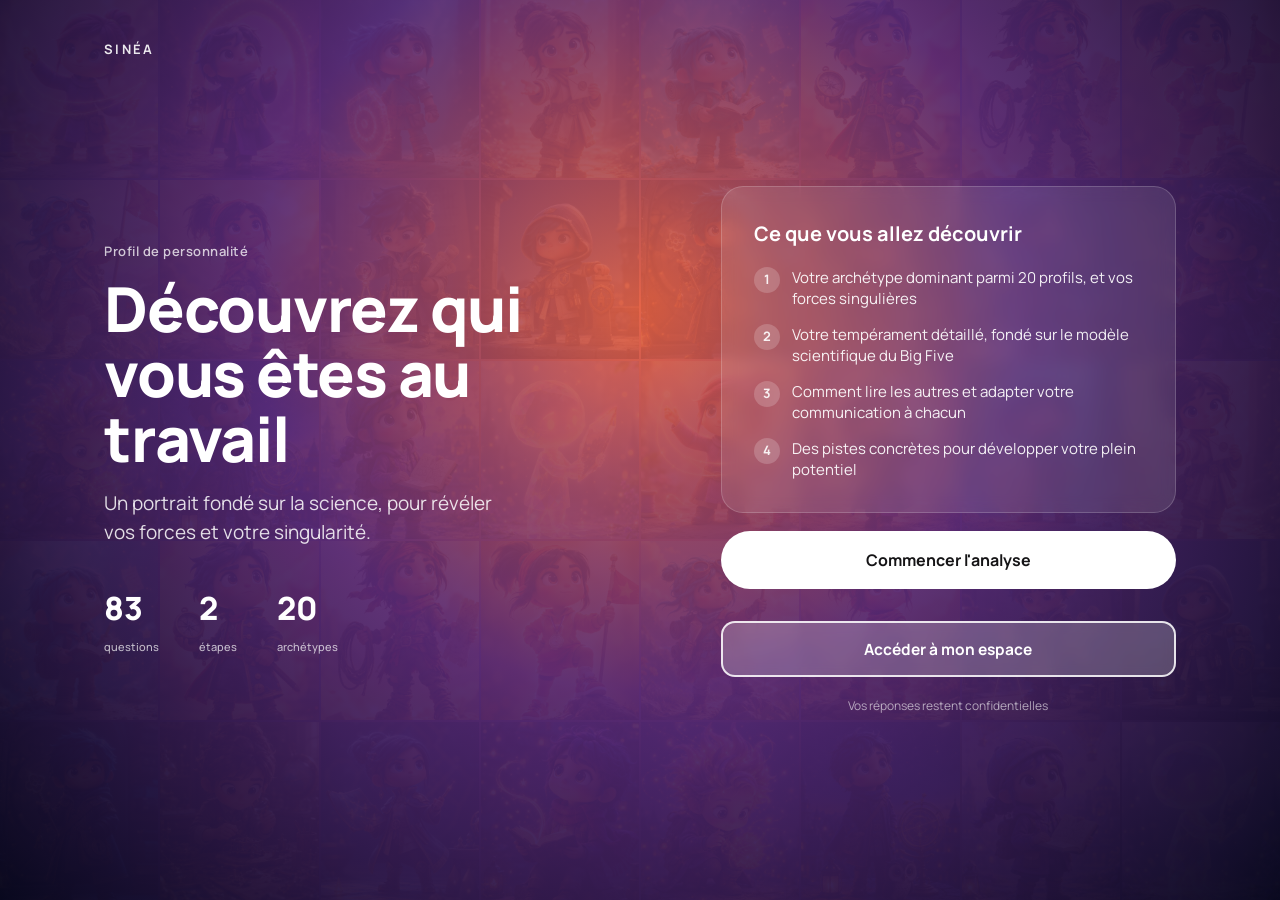
==== index.html @ 08e17871 "Add files via upload" ====
<!DOCTYPE html>
<html lang="fr">
<head>
<meta charset="UTF-8">
<meta name="viewport" content="width=device-width, initial-scale=1.0, maximum-scale=1.0, user-scalable=no">
<title>Sinéa Profile</title>
<link rel="preconnect" href="https://fonts.googleapis.com">
<link rel="preconnect" href="https://fonts.gstatic.com" crossorigin>
<link href="https://fonts.googleapis.com/css2?family=Manrope:wght@400;500;600;700;800&display=swap" rel="stylesheet">
<link rel="stylesheet" href="style.css">
</head>
<body>
<div class="app">

  <!-- ÉCRAN 1 : COVER -->
  <section class="screen active" id="screen-cover">
    <div class="cover"><div class="cover-mosaic" id="cover-mosaic"></div><div class="cover-inner">
      <div class="cover-logo">Sinéa</div>
      <div class="cover-mid">
        <div class="cover-kicker" id="cover-kicker">Profil de personnalité</div>
        <h1>Découvrez qui vous êtes au travail</h1>
        <p class="cover-sub" id="cover-sub">Un portrait fondé sur la science, pour révéler vos forces et votre singularité.</p>
        <div class="cover-meta">
          <div><span class="cm-num" id="cover-nq">45</span><span class="cm-lab">questions</span></div>
          <div><span class="cm-num" id="cover-nsec">3</span><span class="cm-lab">étapes</span></div>
          <div><span class="cm-num">20</span><span class="cm-lab">archétypes</span></div>
        </div>
      </div>
      <button class="btn-primary btn-light" onclick="App.goToIdentif()">Commencer</button>
      <button class="cover-login-link" onclick="App.goToConnexion()">Accéder à mon espace</button>
      <p class="cover-note">Vos réponses restent confidentielles</p>
      <div class="cover-side">
        <div class="cover-side-card">
          <h3>Ce que vous allez découvrir</h3>
          <ul class="cover-side-list">
            <li><span class="csl-num">1</span><span>Votre archétype dominant parmi 20 profils, et vos forces singulières</span></li>
            <li><span class="csl-num">2</span><span>Votre tempérament détaillé, fondé sur le modèle scientifique du Big Five</span></li>
            <li><span class="csl-num">3</span><span>Comment lire les autres et adapter votre communication à chacun</span></li>
            <li><span class="csl-num">4</span><span>Des pistes concrètes pour développer votre plein potentiel</span></li>
          </ul>
        </div>
        <button class="btn-primary btn-light" onclick="App.goToIdentif()">Commencer l'analyse</button>
        <button class="cover-login-link" onclick="App.goToConnexion()">Accéder à mon espace</button>
        <p class="cover-note">Vos réponses restent confidentielles</p>
      </div>
    </div></div>
  </section>

  <!-- ÉCRAN 2 : QUESTION -->
  <section class="screen" id="screen-identif">
    <div class="identif-wrap">
      <div class="identif-card">
        <div class="identif-kicker">Avant de commencer</div>
        <h2 class="identif-title">Faisons connaissance</h2>
        <p class="identif-sub">Vos réponses sont sauvegardées au fur et à mesure. Vous pourrez reprendre à tout moment.</p>
        <label class="identif-label">Prénom</label>
        <input class="identif-input" id="id-prenom" type="text" placeholder="Votre prénom" autocomplete="given-name" />
        <label class="identif-label">Nom</label>
        <input class="identif-input" id="id-nom" type="text" placeholder="Votre nom" autocomplete="family-name" />
        <label class="identif-label">Email</label>
        <input class="identif-input" id="id-email" type="email" placeholder="vous@entreprise.com" autocomplete="email" />
        <div class="identif-error" id="id-error"></div>
        <button class="btn-primary identif-btn" id="id-submit">Commencer l'analyse</button>
        <button class="identif-resume" id="id-resume">J'ai déjà commencé, reprendre</button>
      </div>
    </div>
  </section>

  <section class="screen" id="screen-magic">
    <div class="identif-wrap">
      <div class="identif-card">
        <div class="identif-kicker">Accès à l'analyse</div>
        <h2 class="identif-title">Entrez votre code d'accès</h2>
        <p class="identif-sub">Votre code vous a été communiqué par votre entreprise. Il vous donne accès à votre analyse personnalisée.</p>
        <label class="identif-label">Code d'accès</label>
        <input class="identif-input identif-code-input" id="magic-input" type="text" placeholder="Ex : CHIESI-MGR-2026" autocomplete="off" autocapitalize="characters" />
        <div class="identif-error" id="magic-error"></div>
        <button class="btn-primary identif-btn" id="magic-submit">Valider mon accès</button>
        <button class="btn-ghost identif-resume" id="magic-back">Revenir en arrière</button>
      </div>
    </div>
  </section>

  <button id="dev-autofill" style="display:none;position:fixed;bottom:16px;right:16px;z-index:9999;background:#1A1A1A;color:#fff;border:none;border-radius:30px;padding:12px 18px;font-family:sans-serif;font-size:13px;font-weight:700;cursor:pointer;box-shadow:0 4px 16px rgba(0,0,0,0.3);" onclick="App.autoFill()">⚡ Remplir auto (test)</button>

  <section class="screen" id="screen-connexion">
    <div class="identif-wrap">
      <div class="identif-card">
        <div class="identif-kicker">Connexion</div>
        <h2 class="identif-title">Accéder à mon espace</h2>
        <p class="identif-sub">Entrez votre email. Nous vous envoyons un code de connexion sécurisé.</p>
        <label class="identif-label">Email</label>
        <input class="identif-input" id="cx-email" type="email" placeholder="vous@entreprise.com" autocomplete="email" />
        <div class="identif-error" id="cx-error"></div>
        <button class="btn-primary identif-btn" id="cx-submit">Recevoir mon code</button>
        <button class="btn-ghost identif-resume" onclick="App.goToCover()">Retour</button>
      </div>
    </div>
  </section>

  <section class="screen" id="screen-code">
    <div class="identif-wrap">
      <div class="identif-card">
        <div class="identif-kicker">Connexion sécurisée</div>
        <h2 class="identif-title">Entrez votre code</h2>
        <p class="identif-sub">Nous avons envoyé un code à 6 chiffres à <span id="code-email-rappel" style="font-weight:600;"></span>. Vérifiez votre boîte mail.</p>
        <input class="identif-input code-input" id="code-saisie" type="text" inputmode="numeric" maxlength="6" placeholder="000000" autocomplete="one-time-code" />
        <div class="identif-error" id="code-error"></div>
        <button class="btn-primary identif-btn" id="code-submit">Me connecter</button>
        <button class="btn-ghost identif-resume" id="code-resend">Renvoyer un code</button>
      </div>
    </div>
  </section>

  <section class="screen" id="screen-espace">
    <div class="espace-wrap">
      <div class="espace-hero" id="espace-hero">
        <div class="espace-hero-txt">
          <div class="espace-hi">Votre espace personnel</div>
          <div class="espace-name" id="espace-name">Bonjour</div>
          <div class="espace-arch" id="espace-arch"></div>
          <div class="espace-accueil" id="espace-accueil"></div>
          <div class="esp-nav" role="tablist">
            <button type="button" class="esp-nav-b on" data-t="accueil" aria-pressed="true" onclick="App.espTab('accueil')">Accueil</button>
            <button type="button" class="esp-nav-b" data-t="dev" aria-pressed="false" onclick="App.espTab('dev')">Mon développement</button>
            <button type="button" class="esp-nav-b" data-t="miroir" aria-pressed="false" onclick="App.espTab('miroir')">Mon Feedback 360</button>
          </div>
          <div id="espace-accueil-resume"></div>
          <div id="espace-cockpit" class="esp-hide"></div>
          <div id="espace-checklist" class="esp-hide"></div>
          <div id="espace-nea" class="esp-hide"></div>
          <div id="espace-remesure" class="esp-hide"></div>
          <div id="espace-miroir" class="esp-hide"></div>
          <div id="espace-competences" class="esp-hide"></div>
          <div id="espace-seedup" class="esp-hide"></div>
        </div>
        <div class="espace-hero-perso" id="espace-hero-perso"></div>
      </div>
      <div class="espace-prog-globale" id="espace-prog-globale"></div>
      <div id="espace-resultats"></div>
      <div id="espace-cards"></div>
      <div class="espace-compat" id="espace-compat" style="display:none;">
        <div class="espace-section-titre">Vos compatibilités d'équipe</div>
        <div class="r-compat-grid" id="espace-compat-grid"></div>
      </div>
      <div class="espace-signature">
        <div class="espace-signature-logo">Sinéa</div>
        <div class="espace-signature-tag">Votre espace évolue avec vous. Revenez quand vous le souhaitez, avec votre email.</div>
      </div>
    </div>
  </section>

  <section class="screen" id="screen-question">
    <div class="q-screen">
      <aside class="q-aside">
        <div class="q-aside-halo"></div>
        <div class="q-aside-in">
          <div class="q-aside-logo">Sinéa</div>
          <div class="q-aside-chap" id="q-aside-chap">Votre personnalité</div>
          <div class="q-aside-step" id="q-aside-step">Étape 1 sur 3</div>
          <div class="q-aside-note">Répondez spontanément. Il n'y a pas de bonne ou de mauvaise réponse, seulement la vôtre.</div>
        </div>
      </aside>
      <div class="q-main">
        <div class="q-top">
          <div class="q-progress-row">
            <div class="q-pousse" id="q-pousse" data-stade="0">
              <svg class="pousse-svg" viewBox="0 0 60 80" xmlns="http://www.w3.org/2000/svg">
                <!-- pot / terre -->
                <path class="ps-pot" d="M14 70 L46 70 L43 79 L17 79 Z"/>
                <ellipse class="ps-terre" cx="30" cy="70" rx="16" ry="3.5"/>
                <!-- graine (visible au tout début) -->
                <ellipse class="ps-graine" cx="30" cy="67" rx="3.5" ry="4.5"/>
                <!-- tige principale -->
                <path class="ps-tige" d="M30 68 C30 60 30 50 30 40" pathLength="100"/>
                <!-- feuilles basses -->
                <path class="ps-feuille ps-f1" d="M30 56 C22 54 18 49 17 44 C24 44 29 49 30 56 Z"/>
                <path class="ps-feuille ps-f2" d="M30 56 C38 54 42 49 43 44 C36 44 31 49 30 56 Z"/>
                <!-- feuilles hautes -->
                <path class="ps-feuille ps-f3" d="M30 44 C23 42 19 37 18 32 C25 32 29 37 30 44 Z"/>
                <path class="ps-feuille ps-f4" d="M30 44 C37 42 41 37 42 32 C35 32 31 37 30 44 Z"/>
                <!-- fleur (dernière phase) -->
                <g class="ps-fleur">
                  <circle class="ps-petale" cx="30" cy="26" r="4"/>
                  <circle class="ps-petale" cx="26" cy="30" r="4"/>
                  <circle class="ps-petale" cx="34" cy="30" r="4"/>
                  <circle class="ps-petale" cx="27" cy="23" r="4"/>
                  <circle class="ps-petale" cx="33" cy="23" r="4"/>
                  <circle class="ps-coeur" cx="30" cy="27" r="3"/>
                </g>
              </svg>
            </div>
            <div class="q-progress-head">
              <span class="q-step" id="q-step">Question 1 / 45</span>
              <div class="q-bar"><div class="q-bar-fill" id="q-bar-fill"></div></div>
            </div>
          </div>
        </div>
        <div class="q-card-wrap">
          <div id="q-card"></div>
        </div>
        <div class="q-nav">
          <button class="btn-ghost" id="btn-prev" onclick="App.prev()">Retour</button>
          <button class="btn-primary" id="btn-next" onclick="App.next()" disabled>Continuer</button>
        </div>
      </div>
    </div>
  </section>

  <!-- ÉCRAN 3 : LOADER -->
  <section class="screen" id="screen-loader">
    <div class="loader"><div class="loader-content">
      <div class="loader-ring"></div>
      <h2>Nous composons votre portrait</h2>
      <p>Analyse de vos 45 réponses...</p>
    </div></div>
  </section>

  <!-- ÉCRAN 4 : RÉSULTAT -->
  <section class="screen" id="screen-reveal">
    <div class="reveal-wrap">
      <div class="reveal-pattern"></div>
      <canvas class="reveal-particles" id="reveal-particles"></canvas>
      <div class="reveal-content">
        <div class="reveal-intro" id="reveal-intro">Votre portrait se révèle</div>
        <div class="reveal-perso" id="reveal-perso"><div class="reveal-halo"></div><img id="reveal-img" src="" alt="" /></div>
        <div class="reveal-nom" id="reveal-nom"></div>
        <div class="reveal-epithete" id="reveal-epithete"></div>
        <div class="reveal-famille" id="reveal-famille"></div>
        <div class="reveal-embleme" id="reveal-embleme"></div>
        <button class="reveal-cta" id="reveal-cta">Découvrir mon portrait complet</button>
      </div>
    </div>
  </section>

  <section class="screen" id="screen-nea">
    <div class="reveal-wrap">
      <div class="reveal-pattern"></div>
      <div class="reveal-content nea-content">
        <div class="nea-video">
          <img class="nea-vid" src="Nea_detoure_full.png.webp" alt="Néa, votre coach" />
        </div>
        <div class="nea-label">Néa · votre coach</div>
        <p class="nea-msg" id="nea-msg"></p>
        <button class="reveal-cta" id="nea-cta">Découvrir mon portrait →</button>
      </div>
    </div>
  </section>

  <section class="screen" id="screen-result">
    <div class="r-screen" id="phone-scroll">
      <button class="r-topbar-espace" onclick="App.goToEspace()">☰ Mon espace</button>
      <div class="r-hero" id="r-hero"><div class="r-hero-in">
        <div class="r-kicker" id="r-kicker">Votre archétype</div>
        <div class="r-archetype" id="r-archetype"></div>
        <div class="r-epithete" id="r-epithete"></div>
        <div class="r-verb" id="r-verb"></div>
      </div></div>
      <div class="r-signature" id="r-signature"></div>
      <div class="r-portrait"><img id="r-portrait-img" src="" alt=""></div>
      <div class="r-body" id="r-body"></div>
    </div>
  </section>

</div>

<script src="sinea_data.js"></script>
<script src="engine.js"></script>
<script src="visuels.js"></script>
<script src="result.js"></script>
<script src="affinage.js"></script>
<script src="competences.js"></script>
<script src="controller.js"></script>
<script>console.log("%cSinea Profile v64 servie en ligne","color:#5E59C7;font-weight:700;font-size:14px;");</script>
</body>
</html>
---- style.css ----
:root{
  --c-white:#FFFFFF; --c-beige:#F5F4F0; --c-medium-grey:#C9C9C9; --c-grey:#747474;
  --c-dark-grey:#2D2D2D; --c-black:#151416; --c-dark:#1A1A1A;
  --c-red:#F98272; --c-orange:#F9A876; --c-pink:#E290EC; --c-pink-light:#F4BEFA;
  --c-purple:#8884F0; --c-purple-text:#5E59C7; --c-blue-purple:#5474F5; --c-blue:#3EADFF; --c-light-blue:#DCEEFF;
  --g-primary:linear-gradient(90deg,#F98272 0%,#F9A876 35%,#E290EC 70%,#5474F5 100%);
  --g-orangepink:linear-gradient(135deg,#F98272 0%,#E290EC 100%);
  --g-pinkpurple:linear-gradient(135deg,#E290EC 0%,#8884F0 100%);
  --g-purpleblue:linear-gradient(135deg,#5474F5 0%,#3EADFF 100%);
  --g-halo:radial-gradient(circle at 50% 38%,#FF7D64 0%,#6E3D82 50%,#0F1232 100%);
  --g-seedup:radial-gradient(circle at 30% 30%,#FF7AD9 0%,#FFA76E 35%,#FFE9C7 60%,#5474F5 100%);
  --font:"Manrope",system-ui,-apple-system,"Segoe UI",sans-serif;
  --shadow-card:0 2px 16px rgba(21,20,22,0.06);
  --shadow-lift:0 8px 30px rgba(21,20,22,0.12);
}
*{margin:0;padding:0;box-sizing:border-box;-webkit-tap-highlight-color:transparent;}
html,body{height:100%;}
body{font-family:var(--font);background:var(--c-beige);color:var(--c-black);font-size:17px;line-height:1.5;overflow-x:hidden;}

/* ===== Conteneur app (mobile-first, centré sur desktop) ===== */
.app{max-width:480px;margin:0 auto;min-height:100vh;position:relative;background:var(--c-beige);box-shadow:0 0 60px rgba(0,0,0,0.06);}

/* ===== Écrans ===== */
.screen{display:none;min-height:100vh;flex-direction:column;}
.screen.active{display:flex;animation:screenIn 0.5s cubic-bezier(0.22,1,0.36,1);}
@keyframes screenIn{from{opacity:0;transform:translateY(8px);}to{opacity:1;transform:translateY(0);}}
@keyframes fadeIn{from{opacity:0;}to{opacity:1;}}

/* ===== Boutons ===== */
.btn-primary{background:var(--c-black);color:var(--c-white);border:none;border-radius:100px;padding:18px 28px;font-family:var(--font);font-size:16px;font-weight:700;cursor:pointer;transition:transform 0.18s ease,opacity 0.2s;width:100%;}
.btn-primary:active{transform:scale(0.97);}
.btn-primary:disabled{opacity:0.35;cursor:default;}
.btn-light{background:var(--c-white);color:var(--c-black);}
.btn-ghost{background:transparent;border:none;color:var(--c-grey);font-family:var(--font);font-size:15px;font-weight:600;cursor:pointer;padding:14px;}

/* ============================================================
   ÉCRAN COVER (halo signature)
   ============================================================ */
.cover{height:100vh;background:var(--g-halo);color:var(--c-white);position:relative;overflow:hidden;}
.cover::before{content:"";position:absolute;inset:0;background-image:url("pattern.webp");background-size:320px;opacity:0.2;}
.cover-inner{position:relative;z-index:2;height:100%;display:flex;flex-direction:column;padding:58px 32px 42px;}
.cover-logo{font-size:13px;font-weight:700;letter-spacing:0.18em;text-transform:uppercase;opacity:0.9;}
.cover-mid{flex:1;display:flex;flex-direction:column;justify-content:center;}
.cover-kicker{font-size:13px;font-weight:600;letter-spacing:0.04em;opacity:0.75;margin-bottom:14px;}
.cover h1{font-size:clamp(34px,9vw,46px);font-weight:800;line-height:1.05;letter-spacing:-0.02em;margin-bottom:18px;}
.cover-sub{font-size:16px;font-weight:400;line-height:1.5;opacity:0.85;max-width:300px;}
.cover-meta{display:flex;gap:22px;margin-top:30px;}
.cm-num{font-size:25px;font-weight:800;display:block;}
.cm-lab{font-size:11px;opacity:0.7;font-weight:500;}
.cover-note{text-align:center;font-size:12px;opacity:0.6;margin-top:14px;}
.cover-side{display:none;}

/* ============================================================
   ÉCRAN INTRO (avant un bloc de questions)
   ============================================================ */
.intro{flex:1;display:flex;flex-direction:column;justify-content:center;padding:40px 32px;text-align:center;}
.intro h2{font-size:28px;font-weight:800;letter-spacing:-0.02em;margin-bottom:14px;}
.intro p{font-size:16px;color:var(--c-grey);line-height:1.55;max-width:320px;margin:0 auto 30px;}

/* ============================================================
   ÉCRAN QUESTION (mobile-first)
   ============================================================ */
.q-screen{flex:1;display:flex;flex-direction:column;background:var(--c-beige);}
.q-aside{display:none;}
.q-top{padding:24px 28px 0;}
.q-progress-head{display:flex;justify-content:space-between;align-items:center;margin-bottom:14px;}
.q-step{font-family:var(--font);font-size:12px;font-weight:600;color:var(--c-grey);text-transform:uppercase;letter-spacing:0.05em;}
.q-bar{height:6px;background:#E4E2DC;border-radius:3px;overflow:hidden;}
.q-bar-fill{height:100%;width:5%;background:var(--g-primary);border-radius:3px;transition:width 0.4s ease;}

/* ---- La graine qui pousse au fil du parcours (SVG, 6 phases) ---- */
.q-progress-row{display:flex;align-items:flex-end;gap:14px;}
.q-progress-row .q-progress-head{flex:1;}
.q-pousse{position:relative;width:50px;height:66px;flex-shrink:0;}
.pousse-svg{width:100%;height:100%;overflow:visible;}
.ps-pot{fill:#C9986B;}
.ps-terre{fill:#7A5A3C;}
.ps-graine{fill:#8B6F47;transition:opacity 0.5s, transform 0.5s;transform-origin:center;}
/* tige : se "dessine" progressivement via stroke-dasharray */
.ps-tige{fill:none;stroke:#5BA35B;stroke-width:3;stroke-linecap:round;stroke-dasharray:100;stroke-dashoffset:100;transition:stroke-dashoffset 0.8s cubic-bezier(0.34,1,0.64,1);}
.ps-feuille{fill:#6FBE6F;opacity:0;transform:scale(0.3);transform-origin:30px 50px;transition:opacity 0.5s, transform 0.55s cubic-bezier(0.34,1.4,0.64,1);}
.ps-f3,.ps-f4{transform-origin:30px 40px;}
.ps-fleur{opacity:0;transform:scale(0);transform-origin:30px 27px;transition:opacity 0.5s, transform 0.6s cubic-bezier(0.34,1.56,0.64,1);}
.ps-petale{fill:#F9A8C8;}
.ps-coeur{fill:#F9C846;}

/* PALIERS (0 à 14) : la tige se dessine progressivement, les feuilles puis la fleur
   éclosent à des paliers réguliers, pour une croissance très animée. */
.q-pousse[data-stade="0"] .ps-graine{opacity:1;}
.q-pousse[data-stade="0"] .ps-tige{stroke-dashoffset:100;}
.q-pousse[data-stade="1"] .ps-graine{opacity:0.6;transform:translateY(1px) scale(0.85);}
.q-pousse[data-stade="1"] .ps-tige{stroke-dashoffset:90;}
.q-pousse[data-stade="2"] .ps-graine{opacity:0.2;}
.q-pousse[data-stade="2"] .ps-tige{stroke-dashoffset:80;}
.q-pousse[data-stade="3"] .ps-tige{stroke-dashoffset:70;}
.q-pousse[data-stade="4"] .ps-tige{stroke-dashoffset:62;}
.q-pousse[data-stade="4"] .ps-f1{opacity:1;transform:scale(1);}
.q-pousse[data-stade="5"] .ps-tige{stroke-dashoffset:54;}
.q-pousse[data-stade="5"] .ps-f1,.q-pousse[data-stade="5"] .ps-f2{opacity:1;transform:scale(1);}
.q-pousse[data-stade="6"] .ps-tige{stroke-dashoffset:47;}
.q-pousse[data-stade="6"] .ps-f1,.q-pousse[data-stade="6"] .ps-f2{opacity:1;transform:scale(1);}
.q-pousse[data-stade="7"] .ps-tige{stroke-dashoffset:40;}
.q-pousse[data-stade="7"] .ps-f1,.q-pousse[data-stade="7"] .ps-f2{opacity:1;transform:scale(1);}
.q-pousse[data-stade="8"] .ps-tige{stroke-dashoffset:33;}
.q-pousse[data-stade="8"] .ps-f1,.q-pousse[data-stade="8"] .ps-f2,.q-pousse[data-stade="8"] .ps-f3{opacity:1;transform:scale(1);}
.q-pousse[data-stade="9"] .ps-tige{stroke-dashoffset:27;}
.q-pousse[data-stade="9"] .ps-f1,.q-pousse[data-stade="9"] .ps-f2,.q-pousse[data-stade="9"] .ps-f3,.q-pousse[data-stade="9"] .ps-f4{opacity:1;transform:scale(1);}
.q-pousse[data-stade="10"] .ps-tige{stroke-dashoffset:21;}
.q-pousse[data-stade="10"] .ps-f1,.q-pousse[data-stade="10"] .ps-f2,.q-pousse[data-stade="10"] .ps-f3,.q-pousse[data-stade="10"] .ps-f4{opacity:1;transform:scale(1);}
.q-pousse[data-stade="11"] .ps-tige{stroke-dashoffset:16;}
.q-pousse[data-stade="11"] .ps-f1,.q-pousse[data-stade="11"] .ps-f2,.q-pousse[data-stade="11"] .ps-f3,.q-pousse[data-stade="11"] .ps-f4{opacity:1;transform:scale(1);}
.q-pousse[data-stade="12"] .ps-tige{stroke-dashoffset:11;}
.q-pousse[data-stade="12"] .ps-f1,.q-pousse[data-stade="12"] .ps-f2,.q-pousse[data-stade="12"] .ps-f3,.q-pousse[data-stade="12"] .ps-f4{opacity:1;transform:scale(1);}
.q-pousse[data-stade="12"] .ps-fleur{opacity:0.5;transform:scale(0.5);}
.q-pousse[data-stade="13"] .ps-tige{stroke-dashoffset:6;}
.q-pousse[data-stade="13"] .ps-f1,.q-pousse[data-stade="13"] .ps-f2,.q-pousse[data-stade="13"] .ps-f3,.q-pousse[data-stade="13"] .ps-f4{opacity:1;transform:scale(1);}
.q-pousse[data-stade="13"] .ps-fleur{opacity:0.8;transform:scale(0.8);}
.q-pousse[data-stade="14"] .ps-tige{stroke-dashoffset:2;}
.q-pousse[data-stade="14"] .ps-f1,.q-pousse[data-stade="14"] .ps-f2,.q-pousse[data-stade="14"] .ps-f3,.q-pousse[data-stade="14"] .ps-f4{opacity:1;transform:scale(1);}
.q-pousse[data-stade="14"] .ps-fleur{opacity:1;transform:scale(1);}
.q-pousse[data-stade] .ps-graine{opacity:0;}
.q-pousse[data-stade="0"] .ps-graine,.q-pousse[data-stade="1"] .ps-graine{opacity:1;}
.q-card-wrap{flex:1;display:flex;flex-direction:column;padding:32px 28px 16px;}
#q-card{flex:1;display:flex;flex-direction:column;transition:opacity 0.32s ease,transform 0.32s ease;}
.q-tag{font-family:var(--font);font-size:12px;font-weight:700;letter-spacing:0.05em;text-transform:uppercase;color:var(--c-purple-text);margin-bottom:16px;}
.q-text{font-size:clamp(21px,5.5vw,25px);font-weight:700;line-height:1.26;letter-spacing:-0.01em;color:var(--c-black);margin-bottom:26px;}
.q-options{display:flex;flex-direction:column;gap:11px;}
.q-opt{background:var(--c-white);border:1.5px solid #E6E3DC;border-radius:18px;padding:17px 19px;font-family:var(--font);font-size:15.5px;font-weight:500;color:var(--c-dark-grey);text-align:left;cursor:pointer;transition:transform 0.22s cubic-bezier(0.34,1.56,0.64,1),border-color 0.2s ease,background 0.25s ease,box-shadow 0.25s ease;line-height:1.4;display:flex;align-items:center;gap:14px;-webkit-tap-highlight-color:transparent;will-change:transform;}
.q-opt:hover{border-color:#CFC9F0;transform:translateY(-1px);}
.q-opt:active{transform:scale(0.975);transition:transform 0.08s ease;}
.q-opt.sel{border-color:var(--c-purple);background:linear-gradient(135deg,rgba(136,132,240,0.10),rgba(226,144,236,0.06));box-shadow:0 6px 22px rgba(136,132,240,0.18);transform:translateY(-1px);}
.q-dot{width:23px;height:23px;border-radius:50%;border:2px solid #D8D5CE;flex-shrink:0;transition:border-color 0.2s ease,background 0.2s ease;position:relative;}
.q-opt.sel .q-dot{border-color:var(--c-purple);background:var(--c-purple);box-shadow:inset 0 0 0 4px var(--c-white);animation:dotPop 0.34s cubic-bezier(0.34,1.56,0.64,1);}
@keyframes dotPop{0%{transform:scale(0.4);opacity:0.5;}60%{transform:scale(1.12);}100%{transform:scale(1);opacity:1;}}

/* Curseur tactile */
.curseur-wrap{margin-top:10px;}
.curseur-poles{display:flex;justify-content:space-between;gap:16px;margin-bottom:24px;}
.cp{flex:1;font-size:15px;font-weight:600;color:var(--c-dark-grey);line-height:1.35;padding:16px;background:var(--c-white);border:1.5px solid #E6E3DC;border-radius:16px;}
.cp-right{text-align:right;}
.curseur-input{-webkit-appearance:none;appearance:none;width:100%;height:44px;background:transparent;cursor:pointer;margin:0;position:relative;z-index:3;}
.curseur-input::-webkit-slider-runnable-track{height:44px;background:transparent;border:none;}
.curseur-input::-webkit-slider-thumb{-webkit-appearance:none;width:38px;height:38px;margin-top:3px;border-radius:50%;background:var(--c-white);border:3px solid var(--c-purple);box-shadow:0 4px 14px rgba(136,132,240,0.35);cursor:grab;}
.curseur-input::-moz-range-track{height:44px;background:transparent;border:none;}
.curseur-input::-moz-range-thumb{width:38px;height:38px;border-radius:50%;background:var(--c-white);border:3px solid var(--c-purple);box-shadow:0 4px 14px rgba(136,132,240,0.35);cursor:grab;box-sizing:border-box;}
.curseur-track-deco{height:8px;background:#E4E2DC;border-radius:4px;margin-top:-26px;position:relative;z-index:1;overflow:hidden;}
.curseur-fill{height:100%;background:var(--g-pinkpurple);border-radius:4px;}
.curseur-hint{text-align:center;font-size:14px;font-weight:600;color:var(--c-purple-text);margin-top:18px;}

/* Répartition */
.repart-counter{font-size:14px;color:var(--c-grey);margin-bottom:18px;text-align:center;}
.repart-counter b{color:var(--c-purple);font-size:18px;font-weight:800;}
.repart-list{display:flex;flex-direction:column;gap:12px;}
.repart-row{display:flex;align-items:center;gap:14px;background:var(--c-white);border:1.5px solid #E6E3DC;border-radius:16px;padding:14px 16px;}
.repart-label{flex:1;font-size:15px;font-weight:500;line-height:1.35;}
.repart-ctrl{display:flex;align-items:center;gap:10px;flex-shrink:0;}
.repart-btn{width:36px;height:36px;border-radius:50%;border:1.5px solid #D8D5CE;background:var(--c-beige);font-size:20px;font-weight:700;color:var(--c-dark-grey);cursor:pointer;display:flex;align-items:center;justify-content:center;transition:transform 0.15s;}
.repart-btn:active{transform:scale(0.9);}
.repart-val{width:28px;text-align:center;font-size:18px;font-weight:800;color:var(--c-purple);}

/* Nav bas */
.q-nav{padding:14px 28px calc(20px + env(safe-area-inset-bottom));display:flex;gap:12px;align-items:center;background:linear-gradient(to top,var(--c-beige) 70%,transparent);position:sticky;bottom:0;}
.q-nav .btn-primary{flex:1;}
#btn-prev{flex-shrink:0;width:auto;background:#fff;border:1.5px solid var(--c-border, #E5E3DD);color:var(--c-purple-text, #5E59C7);border-radius:100px;padding:12px 22px;font-weight:700;font-size:14.5px;box-shadow:0 2px 10px rgba(0,0,0,0.06);transition:background 0.2s, border-color 0.2s;}
#btn-prev:hover{background:var(--c-beige, #F5F4F0);border-color:var(--c-purple, #8884F0);}

/* ============================================================
   ÉCRAN LOADER
   ============================================================ */
.loader{flex:1;display:flex;flex-direction:column;align-items:center;justify-content:center;padding:40px;text-align:center;background:var(--g-halo);color:var(--c-white);position:relative;overflow:hidden;}
.loader::before{content:"";position:absolute;inset:0;background-image:url("pattern.webp");background-size:320px;opacity:0.18;}
.loader-content{position:relative;z-index:2;}
.loader-ring{width:64px;height:64px;border:3px solid rgba(255,255,255,0.25);border-top-color:#fff;border-radius:50%;animation:spin 0.9s linear infinite;margin:0 auto 28px;}
@keyframes spin{to{transform:rotate(360deg);}}
.loader h2{font-size:24px;font-weight:800;margin-bottom:10px;}
.loader p{font-size:15px;opacity:0.8;}

/* ============================================================
   ÉCRAN RÉSULTAT (restitution)
   ============================================================ */
.r-screen{background:var(--c-beige);}
.r-topbar-espace{position:absolute;top:16px;left:16px;z-index:30;background:rgba(255,255,255,0.18);color:#fff;border:1px solid rgba(255,255,255,0.4);border-radius:99px;padding:9px 15px;font-family:var(--font);font-size:12px;font-weight:800;letter-spacing:0.03em;cursor:pointer;backdrop-filter:blur(6px);transition:background 0.15s;}
.r-topbar-espace:hover{background:rgba(255,255,255,0.28);}

/* Barre de sélection : récap en temps réel de ce qui nourrit le plan d'action */
.r-selbar{position:fixed;left:0;right:0;bottom:0;z-index:80;transform:translateY(110%);transition:transform 0.4s cubic-bezier(0.22,1,0.36,1);pointer-events:none;}
.r-selbar.on{transform:translateY(0);pointer-events:auto;}
.r-selbar-in{max-width:680px;margin:0 auto;background:#fff;border-radius:18px 18px 0 0;box-shadow:0 -8px 30px rgba(94,89,199,0.18);padding:14px 20px calc(16px + env(safe-area-inset-bottom));display:block;border-top:3px solid var(--c-purple, #8884F0);}
.r-selbar-row{display:flex;align-items:center;justify-content:space-between;gap:14px;}
.r-selbar-hint{font-size:12px;color:var(--c-grey, #888);text-align:center;line-height:1.35;margin-bottom:11px;}
.r-selbar-ok{font-size:15px;font-weight:800;color:#3EAD8B;}
.r-selbar-txt{display:flex;flex-direction:column;line-height:1.2;}
.r-selbar-count{font-size:16px;font-weight:800;color:var(--c-purple-text, #5E59C7);}
.r-selbar-lab{font-size:12.5px;color:var(--c-grey, #888);}
.r-selbar-btn{flex-shrink:0;background:var(--c-purple, #8884F0);color:#fff;border:none;border-radius:13px;padding:13px 20px;font-family:var(--font);font-size:14px;font-weight:700;cursor:pointer;transition:background 0.2s;}
.r-selbar-btn:hover{background:#7571E8;}
@media (max-width:520px){
  .r-selbar-in{border-radius:16px 16px 0 0;}
  .r-selbar-row{flex-direction:column;align-items:stretch;gap:10px;text-align:center;}
  .r-selbar-btn{width:100%;}
}
.r-chat-nea{width:72px;height:72px;margin:0 auto 14px;border-radius:50%;overflow:hidden;position:relative;box-shadow:0 0 36px -8px var(--c-orange, #F9A876);}
.r-chat-nea-vid{width:100%;height:100%;object-fit:cover;display:block;}
.r-hero{background:var(--g-halo);color:var(--c-white);padding:54px 28px 132px;position:relative;overflow:hidden;text-align:center;}

/* ---- La signature de l'apprenant (tête de restitution, pièce "waouh") ---- */
.r-signature{margin:-92px 20px 0;position:relative;z-index:5;}
.r-sign-card{background:#fff;border-radius:22px;padding:30px 26px 22px;box-shadow:0 18px 50px -18px rgba(94,89,199,0.45);animation:signIn 0.8s cubic-bezier(0.22,1,0.36,1) both;}
@keyframes signIn{from{opacity:0;transform:translateY(24px);}to{opacity:1;transform:translateY(0);}}
.r-sign-essence{font-size:clamp(20px,4.2vw,26px);font-weight:800;line-height:1.34;letter-spacing:-0.01em;color:var(--c-dark, #2D2D2D);text-align:center;background:linear-gradient(100deg, var(--c-purple-text, #5E59C7), #B07DD6 60%, var(--c-orange, #F9A876));-webkit-background-clip:text;background-clip:text;-webkit-text-fill-color:transparent;}
.r-sign-grid{display:grid;gap:18px;margin-top:24px;}
@media (min-width:620px){.r-sign-grid{grid-template-columns:1fr 1fr 1fr;}}
.r-sign-item{border-top:2px solid #F0EEE8;padding-top:13px;}
.r-sign-lab{font-size:11px;font-weight:800;letter-spacing:0.07em;text-transform:uppercase;color:var(--c-purple-text, #5E59C7);margin-bottom:7px;}
.r-sign-item p{margin:0;font-size:14.5px;line-height:1.55;color:#3C3C46;}
.r-sign-foot{margin-top:22px;padding-top:14px;border-top:1px solid #F0EEE8;font-size:11.5px;color:var(--c-grey, #8A8A8A);text-align:center;letter-spacing:0.02em;}
/* état d'attente pendant la génération IA */
.r-sign-loading{text-align:center;}
.r-sign-nea{width:72px;height:72px;margin:0 auto 16px;border-radius:50%;overflow:hidden;box-shadow:0 0 36px -8px var(--c-orange, #F9A876);}
.r-sign-nea-vid{width:100%;height:100%;object-fit:cover;display:block;}
.r-sign-wait{display:flex;gap:7px;justify-content:center;margin-bottom:10px;}
.r-sign-wait span{width:8px;height:8px;border-radius:50%;background:var(--c-purple, #8884F0);animation:signDot 1.2s ease-in-out infinite;}
.r-sign-wait span:nth-child(2){animation-delay:0.2s;}
.r-sign-wait span:nth-child(3){animation-delay:0.4s;}
@keyframes signDot{0%,100%{opacity:0.3;transform:scale(0.8);}50%{opacity:1;transform:scale(1);}}
.r-sign-waittxt{margin:0;font-size:13.5px;color:var(--c-grey, #8A8A8A);font-style:italic;}
.r-hero::before{content:"";position:absolute;inset:0;background-image:url("pattern.webp");background-size:320px;opacity:0.2;}
.r-hero-in{position:relative;z-index:2;}
.r-kicker{font-size:12px;font-weight:600;letter-spacing:0.1em;text-transform:uppercase;opacity:0.8;margin-bottom:10px;}
.r-archetype{font-size:clamp(30px,8vw,36px);font-weight:800;letter-spacing:-0.02em;margin-bottom:8px;}
.r-verb{font-size:15px;opacity:0.82;font-weight:400;font-style:italic;}
.r-portrait{width:164px;height:164px;border-radius:50%;margin:-106px auto 0;position:relative;z-index:5;border:5px solid var(--c-beige);background:var(--c-beige);overflow:hidden;box-shadow:0 14px 40px rgba(21,20,22,0.25);}
.r-portrait img{width:100%;height:100%;object-fit:cover;}
.r-body{padding:22px 22px 60px;}
.r-essence{font-size:18px;font-weight:500;line-height:1.5;text-align:center;color:var(--c-dark-grey);margin:18px 6px 30px;}

.r-section{margin-top:30px;}
.r-section-tag{font-family:var(--font);font-size:12px;font-weight:700;letter-spacing:0.06em;text-transform:uppercase;color:var(--c-grey);margin-top:34px;margin-bottom:14px;}
.r-bloc-head+.r-section-tag,.r-section-tag:first-child{margin-top:18px;}
.r-card{background:var(--c-white);border:1px solid #EAE7E0;border-radius:18px;padding:22px;box-shadow:var(--shadow-card);}
.r-card + .r-card{margin-top:12px;}

.r-blend{display:flex;height:46px;border-radius:14px;overflow:hidden;margin-bottom:14px;}
.r-blend-seg{display:flex;align-items:center;justify-content:center;color:#fff;font-weight:700;font-size:13px;min-width:32px;}
.r-chips{display:flex;flex-direction:column;gap:9px;}
.r-chip{display:flex;align-items:center;gap:10px;font-size:14px;}
.r-chip-dot{width:11px;height:11px;border-radius:3px;flex-shrink:0;}
.r-chip-role{margin-left:auto;font-size:11px;color:var(--c-grey);text-transform:uppercase;letter-spacing:0.04em;}

.r-rare{background:var(--g-orangepink);color:#fff;border-radius:18px;padding:26px;text-align:center;}
.r-rare-num{font-size:40px;font-weight:800;}
.r-rare-txt{font-size:14px;opacity:0.92;margin-top:4px;}

/* Radar / spectres dans résultat */
.r-radar{display:flex;justify-content:center;padding:8px 0;}
.r-spectres{display:flex;flex-direction:column;gap:18px;}
.spectre-row{}
.spectre-top{display:flex;justify-content:space-between;font-size:13px;margin-bottom:6px;}
.spectre-name{font-weight:700;color:var(--c-black);}
.spectre-ends{display:flex;justify-content:space-between;font-size:11px;color:var(--c-grey);margin-bottom:5px;}
.spectre-track{position:relative;height:8px;background:#E4E2DC;border-radius:4px;}
.spectre-fill{position:absolute;left:0;height:100%;border-radius:4px;background:var(--g-primary);}
.spectre-dot{position:absolute;top:50%;transform:translate(-50%,-50%);width:18px;height:18px;background:var(--c-white);border:2.5px solid var(--c-purple);border-radius:50%;}

/* Familles : à faire / à éviter */
.r-fam{border-left:4px solid var(--fam-color,#F98272);background:var(--c-white);border-radius:14px;padding:18px;margin-bottom:12px;border:1px solid #EAE7E0;}
.r-fam-name{font-size:14px;font-weight:700;letter-spacing:0.04em;text-transform:uppercase;margin-bottom:10px;}

/* IA box */
.r-ia{background:linear-gradient(135deg,#FBFAF7,#fff);border:1px solid #EAE7E0;border-radius:18px;padding:22px;}
.r-ia-tag{font-family:var(--font);font-size:10px;font-weight:700;letter-spacing:0.08em;text-transform:uppercase;color:var(--c-purple);margin-bottom:10px;}
.r-ia p{font-size:15px;line-height:1.55;margin-bottom:10px;}
.r-ia p:last-child{margin-bottom:0;}
.r-ia-loading{display:flex;align-items:center;gap:12px;color:var(--c-grey);font-style:italic;font-size:14px;}
.mini-spin{width:20px;height:20px;border:2px solid #E4E2DC;border-top-color:var(--c-purple);border-radius:50%;animation:spin 0.9s linear infinite;}

/* CTA SeedUp final */
.r-seedup{background:var(--g-seedup);color:#fff;border-radius:22px;padding:30px;text-align:center;margin-top:30px;position:relative;overflow:hidden;}
.r-seedup h3{font-size:22px;font-weight:800;margin-bottom:10px;}
.r-seedup p{font-size:15px;opacity:0.92;line-height:1.5;margin-bottom:20px;}
.r-seedup .btn-light{display:inline-block;width:auto;padding:16px 32px;}

/* Validation actions (chips à cocher) */
.r-action{display:flex;align-items:flex-start;gap:14px;background:var(--c-white);border:1.5px solid #E6E3DC;border-radius:14px;padding:15px;margin-bottom:10px;cursor:pointer;transition:border-color 0.18s,background 0.18s;}
.r-action.sel{border-color:var(--c-purple);background:linear-gradient(135deg,rgba(136,132,240,0.07),rgba(226,144,236,0.05));}
.r-action-check{width:24px;height:24px;border-radius:7px;border:2px solid #D8D5CE;flex-shrink:0;margin-top:1px;display:flex;align-items:center;justify-content:center;transition:all 0.18s;}
.r-action.sel .r-action-check{background:var(--c-purple);border-color:var(--c-purple);color:#fff;}
.r-action p{margin:0;font-size:14.5px;line-height:1.4;}

/* ============================================================
   RESTITUTION COMPLÈTE — 3 blocs, validation, questions ouvertes
   ============================================================ */
/* Sommaire */
.r-toc{background:var(--c-white);border:1px solid #EAE7E0;border-radius:18px;padding:18px;margin-top:30px;box-shadow:var(--shadow-card);}
.r-toc-i{display:flex;align-items:center;gap:14px;padding:13px 0;border-bottom:1px solid #EFEDE7;text-decoration:none;color:var(--c-black);font-size:15px;font-weight:600;transition:padding-left 0.18s;}
.r-toc-i:last-child{border-bottom:none;}
.r-toc-i:active{padding-left:6px;}
.r-toc-n{font-family:var(--font);font-size:13px;font-weight:800;color:var(--c-purple);width:26px;}

/* Blocs */
.r-bloc{margin-top:42px;scroll-margin-top:20px;}
.r-bloc-head{margin-bottom:18px;}
.r-bloc-tag{display:inline-block;font-family:var(--font);font-size:11px;font-weight:700;letter-spacing:0.08em;text-transform:uppercase;color:var(--c-orange);margin-bottom:6px;}
.r-bloc-head h2{font-size:25px;font-weight:800;letter-spacing:-0.02em;line-height:1.15;}
.r-bloc-intro{font-size:15px;color:var(--c-grey);line-height:1.55;margin-bottom:8px;}

/* Schéma science */
.sci-flow{display:flex;align-items:center;gap:8px;margin:6px 0 16px;}
.sci-box{flex:1;background:var(--c-white);border:1px solid #EAE7E0;border-radius:14px;padding:16px 8px;text-align:center;}
.sci-box.sci-dark{background:var(--c-black);color:#fff;border-color:var(--c-black);}
.sci-n{font-size:22px;font-weight:800;}
.sci-l{font-size:11px;color:var(--c-grey);margin-top:2px;}
.sci-box.sci-dark .sci-l{color:#bbb;}
.sci-ar{color:var(--c-orange);font-size:18px;font-weight:700;}

/* Comparaison DISC */
.r-compare{display:flex;gap:12px;margin:6px 0 12px;}
.r-cmp{flex:1;border-radius:14px;padding:16px;font-size:13px;line-height:1.45;}
.r-cmp-a{background:#EFEDE7;color:var(--c-dark-grey);}
.r-cmp-b{background:var(--c-black);color:#fff;}
.r-cmp-t{font-size:11px;font-weight:700;text-transform:uppercase;letter-spacing:0.05em;color:var(--c-orange);margin-bottom:6px;}
.r-sinea-but{background:var(--c-black);border-radius:18px;padding:24px 26px;margin:6px 0 12px;color:#fff;}
.r-sinea-but-h{font-size:13px;font-weight:800;letter-spacing:0.06em;text-transform:uppercase;color:#FFC9A0;margin-bottom:18px;}
.r-sinea-but-grid{display:flex;gap:18px;flex-wrap:wrap;}
.r-sinea-but-it{flex:1;min-width:160px;}
.r-sinea-but-ic{width:42px;height:42px;border-radius:12px;background:linear-gradient(90deg,#F98272 0%,#F9A876 35%,#E290EC 70%,#5474F5 100%);display:flex;align-items:center;justify-content:center;font-size:20px;margin-bottom:12px;}
.r-sinea-but-t{font-size:15px;font-weight:800;margin-bottom:7px;}
.r-sinea-but-d{font-size:12.5px;color:rgba(255,255,255,0.75);line-height:1.5;}

/* Secondaires */
.r-sec{background:var(--c-white);border:1px solid #EAE7E0;border-left:4px solid var(--fam-color);border-radius:14px;padding:18px;margin-bottom:12px;box-shadow:var(--shadow-card);}
.r-sec-head{display:flex;align-items:center;gap:12px;margin-bottom:10px;}
.r-sec-badge{width:38px;height:38px;border-radius:50%;color:#fff;display:flex;align-items:center;justify-content:center;font-weight:800;flex-shrink:0;}
.r-sec-name{font-size:16px;font-weight:700;}
.r-sec-fam{font-size:11px;font-weight:600;letter-spacing:0.05em;text-transform:uppercase;}
.r-sec-ess{font-size:14px;color:var(--c-dark-grey);line-height:1.5;margin:0;}

/* Familles à faire / éviter */
.r-fam{background:var(--c-white);border:1px solid #EAE7E0;border-left:4px solid var(--fam-color);border-radius:14px;padding:18px;margin-bottom:12px;}
.r-fam-head{display:flex;align-items:center;gap:10px;margin-bottom:10px;}
.r-fam-name{font-size:14px;font-weight:700;letter-spacing:0.04em;text-transform:uppercase;}
.r-fam-mine{font-size:10px;background:var(--c-orange);color:#fff;padding:3px 10px;border-radius:100px;font-weight:600;}
.r-fam-rec{font-size:13.5px;color:var(--c-grey);line-height:1.45;margin-bottom:14px;}
.r-fam-grid{display:flex;gap:16px;}
.r-fam-grid>div{flex:1;}
.r-fc-t{font-size:10px;font-weight:700;text-transform:uppercase;letter-spacing:0.05em;display:block;margin-bottom:7px;}
.r-fc-do{color:#3B8C6E;}
.r-fc-dont{color:var(--c-red);}
.r-fam-grid ul{list-style:none;}
.r-fam-grid li{font-size:12.5px;padding-left:16px;position:relative;margin-bottom:6px;line-height:1.4;}
.r-do li::before{content:'+';position:absolute;left:0;color:#3B8C6E;font-weight:700;}
.r-dont li::before{content:'–';position:absolute;left:0;color:var(--c-red);font-weight:700;}

/* Conflit */
.r-cf-row{display:flex;gap:12px;background:var(--c-white);border:1px solid #EAE7E0;border-radius:12px;padding:14px;margin-bottom:10px;}
.r-cf-badge{width:32px;height:32px;border-radius:50%;color:#fff;display:flex;align-items:center;justify-content:center;font-weight:800;flex-shrink:0;}
.r-cf-row p{font-size:13px;color:var(--c-grey);margin:4px 0 0;line-height:1.45;}

/* Validation (cocher) */
.r-hint{font-size:13.5px;color:var(--c-grey);margin-bottom:12px;font-style:italic;}
.r-validable{display:flex;align-items:flex-start;gap:13px;background:var(--c-white);border:1.5px solid #E6E3DC;border-radius:14px;padding:15px;margin-bottom:10px;cursor:pointer;transition:border-color 0.18s,background 0.18s;}
.r-validable.sel{border-color:var(--c-purple);background:linear-gradient(135deg,rgba(136,132,240,0.07),rgba(226,144,236,0.05));}
.r-val-check{width:24px;height:24px;border-radius:7px;border:2px solid #D8D5CE;flex-shrink:0;margin-top:1px;display:flex;align-items:center;justify-content:center;color:transparent;font-size:14px;font-weight:700;transition:all 0.18s;}
.r-validable.sel .r-val-check{background:var(--c-purple);border-color:var(--c-purple);color:#fff;}
.r-validable p{margin:0;font-size:14.5px;line-height:1.42;}
.r-val-moteur{background:linear-gradient(135deg,#FBFAF7,#fff);}

/* Questions ouvertes */
.r-open{background:var(--c-white);border:1px solid #EAE7E0;border-radius:16px;padding:18px;margin-bottom:12px;box-shadow:var(--shadow-card);}
.r-open-q{display:block;font-size:15px;font-weight:600;line-height:1.4;margin-bottom:12px;color:var(--c-black);}
.r-open-input{width:100%;border:1.5px solid #E6E3DC;border-radius:12px;padding:13px;font-family:var(--font);font-size:14.5px;color:var(--c-black);resize:vertical;background:var(--c-beige);line-height:1.45;}
.r-open-input:focus{outline:none;border-color:var(--c-purple);background:var(--c-white);}
.r-open-input::placeholder{color:var(--c-medium-grey);}

/* ============================================================
   DESKTOP (>= 768px) — cover + restitution exploitent l'écran
   Le parcours reste focalisé (colonne centrée).
   ============================================================ */
@media (min-width: 768px){
  /* L'app n'est plus une colonne étroite : elle prend l'écran. */
  .app{max-width:none;box-shadow:none;background:var(--c-beige);}

  /* ---- COVER plein écran, deux colonnes ---- */
  #screen-cover .cover{height:100vh;}
  #screen-cover .cover-inner{
    max-width:1200px;margin:0 auto;width:100%;height:100%;
    display:grid;grid-template-columns:1.1fr 0.9fr;grid-template-rows:1fr;
    align-items:center;gap:60px;padding:0 64px;
  }
  #screen-cover .cover-logo{position:absolute;top:40px;left:64px;}
  #screen-cover .cover-mid{justify-content:center;grid-column:1;}
  #screen-cover .cover h1{font-size:62px;}
  #screen-cover .cover-sub{font-size:19px;max-width:420px;}
  #screen-cover .cover-meta{margin-top:38px;gap:40px;}
  #screen-cover .cm-num{font-size:32px;}
  /* le bouton + note + login hors cover-mid (mobile) sont masqués sur desktop */
  #screen-cover .cover-inner > .btn-primary,
  #screen-cover .cover-inner > .cover-login-link,
  #screen-cover .cover-inner > .cover-note{display:none;}
  /* colonne droite */
  .cover-side{grid-column:2;display:flex;flex-direction:column;align-items:stretch;gap:18px;}
  .cover-side-card{background:rgba(255,255,255,0.1);backdrop-filter:blur(8px);border:1px solid rgba(255,255,255,0.18);border-radius:22px;padding:32px;}
  .cover-side-card h3{font-size:20px;font-weight:700;margin-bottom:18px;}
  .cover-side-list{list-style:none;display:flex;flex-direction:column;gap:15px;}
  .cover-side-list li{display:flex;gap:12px;align-items:flex-start;font-size:15px;opacity:0.92;line-height:1.4;}
  .cover-side-list .csl-num{width:26px;height:26px;border-radius:50%;background:rgba(255,255,255,0.2);display:flex;align-items:center;justify-content:center;font-size:13px;font-weight:700;flex-shrink:0;}
  .cover-side .btn-primary{width:100%;}
  .cover-side .cover-note{margin-top:2px;}

  /* ---- PARCOURS : deux colonnes (aside contextuel + question) ---- */
  #screen-question .q-screen{
    display:grid;grid-template-columns:minmax(320px,420px) 1fr;
    min-height:100vh;max-width:none;margin:0;gap:0;
  }
  .q-aside{
    display:block;position:relative;overflow:hidden;
    background:var(--g-halo);color:var(--c-white);
  }
  .q-aside-halo{position:absolute;inset:0;background-image:url("pattern.webp");background-size:300px;opacity:0.18;}
  .q-aside-in{position:relative;z-index:2;height:100%;display:flex;flex-direction:column;justify-content:center;padding:64px 52px;}
  .q-aside-logo{position:absolute;top:44px;left:52px;font-size:14px;font-weight:700;letter-spacing:0.18em;text-transform:uppercase;opacity:0.9;}
  .q-aside-chap{font-size:38px;font-weight:800;line-height:1.1;letter-spacing:-0.02em;margin-bottom:16px;}
  .q-aside-step{font-size:14px;font-weight:600;letter-spacing:0.06em;text-transform:uppercase;opacity:0.8;margin-bottom:28px;padding:7px 16px;border:1px solid rgba(255,255,255,0.28);border-radius:100px;align-self:flex-start;}
  .q-aside-note{font-size:16px;line-height:1.6;opacity:0.82;max-width:300px;}
  /* colonne droite : question, centrée verticalement, largeur confortable */
  #screen-question .q-main{display:flex;flex-direction:column;min-height:100vh;}
  #screen-question .q-top{padding:48px 64px 0;max-width:680px;width:100%;margin:0 auto;}
  #screen-question .q-card-wrap{padding:40px 64px 16px;max-width:680px;width:100%;margin:0 auto;justify-content:center;flex:1;}
  #screen-question .q-nav{padding:18px 64px 32px;max-width:680px;width:100%;margin:0 auto;}
  .q-text{font-size:28px;}
  /* curseur : pôles plus larges */
  .cp{font-size:16px;padding:20px;}

  /* ---- LOADER : centré ---- */
  #screen-loader .loader{min-height:100vh;}

  /* ---- RESTITUTION : large, 2 colonnes ---- */
  #screen-result .r-hero{padding:72px 28px 150px;}
  #screen-result .r-archetype{font-size:48px;}
  #screen-result .r-verb{font-size:18px;}
  #screen-result .r-portrait{width:200px;height:200px;margin-top:-128px;}
  #screen-result .r-body{max-width:1080px;margin:0 auto;padding:30px 40px 80px;}
  #screen-result .r-essence{font-size:22px;max-width:720px;margin-left:auto;margin-right:auto;}

  /* sommaire horizontal */
  .r-toc{display:flex;gap:8px;padding:10px;}
  .r-toc-i{flex:1;flex-direction:column;text-align:center;gap:6px;border-bottom:none;border-radius:12px;padding:16px 8px;}
  .r-toc-i:hover{background:var(--c-beige);}
  .r-toc-n{width:auto;}

  /* blocs : titres plus grands, contenu en grille quand pertinent */
  .r-bloc{margin-top:64px;scroll-margin-top:30px;}
  .r-bloc-head h2{font-size:32px;}

  /* secondaires côte à côte */
  .r-secs-grid{display:grid;grid-template-columns:1fr 1fr;gap:14px;}
  .r-sec{margin-bottom:0;}

  /* familles en 2 colonnes */
  .r-fams-grid{display:grid;grid-template-columns:1fr 1fr;gap:14px;}
  .r-fam{margin-bottom:0;}

  /* conflits en 3 colonnes */
  .r-cf-grid{display:grid;grid-template-columns:1fr 1fr 1fr;gap:12px;}
  .r-cf-row{margin-bottom:0;flex-direction:column;}

  /* tempérament : radar + spectres côte à côte */
  .r-temperament{display:grid;grid-template-columns:280px 1fr;gap:30px;align-items:center;}
  .r-temperament .r-radar{margin:0;}

  /* questions ouvertes côte à côte */
  .r-opens-grid{display:grid;grid-template-columns:1fr 1fr;gap:14px;}
  .r-open{margin-bottom:0;}

  /* validation en 2 colonnes */
  .r-validables-grid{display:grid;grid-template-columns:1fr 1fr;gap:10px;}
  .r-validable{margin-bottom:0;}

  /* actions en 2 colonnes */
  .r-actions-grid{display:grid;grid-template-columns:1fr 1fr;gap:10px;}

  /* comparaison science plus aérée */
  .r-compare{gap:16px;}
  .r-cmp{padding:22px;font-size:14px;}
  .sci-flow{max-width:560px;}

  /* SeedUp plus large */
  .r-seedup{max-width:720px;margin-left:auto;margin-right:auto;padding:42px;}
  .r-seedup h3{font-size:26px;}
}

/* Très grand écran : on ne dépasse pas, lecture confortable */
@media (min-width: 1400px){
  #screen-result .r-body{max-width:1120px;}
}

/* ============================================================
   ÉCRAN DE TRANSITION ENTRE CHAPITRES (halo signature)
   ============================================================ */
#screen-chapter{position:absolute;inset:0;z-index:50;display:none;}
#screen-chapter.active{display:block;}
#screen-resume{position:absolute;inset:0;z-index:50;display:none;}
#screen-resume.active{display:block;}
#screen-chapter .chap-halo, #screen-resume .chap-halo{position:absolute;inset:0;background:var(--g-halo);overflow:hidden;}
#screen-chapter .chap-halo::before, #screen-resume .chap-halo::before{content:"";position:absolute;inset:0;background-image:url("pattern.webp");background-size:320px;opacity:0.2;}
#screen-chapter .chap-in, #screen-resume .chap-in{
  position:relative;z-index:2;height:100%;min-height:100vh;
  display:flex;flex-direction:column;align-items:center;justify-content:center;
  text-align:center;padding:48px 36px;color:var(--c-white);
}
#screen-chapter .chap-step, #screen-resume .chap-step{
  font-size:13px;font-weight:600;letter-spacing:0.1em;text-transform:uppercase;
  opacity:0.78;margin-bottom:20px;
  padding:7px 16px;border:1px solid rgba(255,255,255,0.28);border-radius:100px;
  animation:chapFade 0.6s ease both;
}
#screen-chapter .chap-title, #screen-resume .chap-title{
  font-size:clamp(32px,8.5vw,44px);font-weight:800;line-height:1.06;letter-spacing:-0.02em;
  margin-bottom:18px;max-width:340px;
  animation:chapRise 0.62s ease 0.08s both;
}
#screen-chapter .chap-sub, #screen-resume .chap-sub{
  font-size:16.5px;font-weight:400;line-height:1.55;opacity:0.86;max-width:300px;margin-bottom:42px;
  animation:chapRise 0.62s ease 0.16s both;
}
#screen-chapter .chap-btn, #screen-resume .chap-btn{
  background:var(--c-white);color:var(--c-black);border:none;border-radius:100px;
  padding:17px 44px;font-family:var(--font);font-size:16px;font-weight:700;cursor:pointer;
  transition:transform 0.18s ease,box-shadow 0.2s ease;box-shadow:0 6px 24px rgba(0,0,0,0.18);
  animation:chapRise 0.62s ease 0.24s both;
}
#screen-chapter .chap-btn:hover, #screen-resume .chap-btn:hover{transform:translateY(-2px);box-shadow:0 10px 30px rgba(0,0,0,0.24);}
#screen-chapter .chap-btn:active, #screen-resume .chap-btn:active{transform:translateY(0);}
@keyframes chapFade{from{opacity:0;}to{opacity:0.78;}}
@keyframes chapRise{from{opacity:0;transform:translateY(16px);}to{opacity:1;transform:translateY(0);}}

/* Bouton secondaire sur écrans halo (reprise) */
#screen-resume .chap-btn-ghost, #screen-chapter .chap-btn-ghost{
  background:transparent;border:none;color:rgba(255,255,255,0.82);
  font-family:var(--font);font-size:14.5px;font-weight:600;cursor:pointer;
  margin-top:16px;padding:10px;text-decoration:underline;text-underline-offset:3px;
  animation:chapRise 0.62s ease 0.3s both;
}
#screen-resume .chap-btn-ghost:hover{color:#fff;}

/* ============================================================
   ÉCRAN MOMENT 3 (recueil d'avis)
   ============================================================ */
#screen-moment3{position:absolute;inset:0;z-index:55;display:none;background:var(--c-beige);overflow-y:auto;}
#screen-moment3.active{display:block;}
.m3-scroll{max-width:480px;margin:0 auto;padding:48px 28px 60px;}
.m3-head{margin-bottom:32px;}
.m3-kicker{font-size:12px;font-weight:700;letter-spacing:0.1em;text-transform:uppercase;color:var(--c-purple-text);margin-bottom:10px;}
.m3-title{font-size:32px;font-weight:800;letter-spacing:-0.02em;margin-bottom:10px;color:var(--c-black);}
.m3-sub{font-size:15.5px;color:var(--c-grey);line-height:1.5;}
.m3-field{margin-bottom:26px;}
.m3-q{display:block;font-size:16px;font-weight:600;color:var(--c-dark-grey);margin-bottom:12px;line-height:1.4;}
.m3-opt{font-weight:400;color:var(--c-medium-grey);font-size:13px;}
.m3-input{width:100%;border:1.5px solid #E5E3DD;border-radius:14px;padding:14px;font-family:var(--font);font-size:15px;color:var(--c-black);background:#fff;resize:vertical;transition:border-color 0.2s;}
.m3-input:focus{outline:none;border-color:var(--c-purple);}
.m3-field-note{background:#fff;border-radius:18px;padding:22px;box-shadow:var(--shadow-card);}
.m3-notes{display:flex;gap:6px;justify-content:space-between;margin-bottom:10px;}
.m3-note{flex:1;aspect-ratio:1;border:1.5px solid #E5E3DD;background:#fff;border-radius:10px;font-family:var(--font);font-size:15px;font-weight:700;color:var(--c-grey);cursor:pointer;transition:all 0.15s;}
.m3-note:hover{border-color:var(--c-purple);}
.m3-note.sel{background:var(--g-orangepink);color:#fff;border-color:transparent;}
.m3-notes-labels{display:flex;justify-content:space-between;font-size:12px;color:var(--c-medium-grey);}
.m3-submit{margin-top:14px;}

/* ============================================================
   ÉCRAN DÉFIS SEEDUP
   ============================================================ */
#screen-defis{position:absolute;inset:0;z-index:55;display:none;background:var(--c-beige);overflow-y:auto;}
#screen-defis.active{display:block;}
.defis-scroll{max-width:480px;margin:0 auto;padding:48px 28px 60px;}
.defis-loading{display:flex;flex-direction:column;align-items:center;justify-content:center;min-height:70vh;gap:18px;color:var(--c-grey);text-align:center;}
.defis-head{margin-bottom:28px;}
.defis-kicker{font-size:12px;font-weight:700;letter-spacing:0.12em;text-transform:uppercase;background:var(--g-seedup);-webkit-background-clip:text;background-clip:text;-webkit-text-fill-color:transparent;margin-bottom:10px;}
.defis-title{font-size:32px;font-weight:800;letter-spacing:-0.02em;margin-bottom:10px;color:var(--c-black);}
.defis-sub{font-size:15.5px;color:var(--c-grey);line-height:1.5;}
.defis-list{display:flex;flex-direction:column;gap:16px;}
.defi-card{background:#fff;border-radius:18px;padding:22px;box-shadow:var(--shadow-card);border-left:3px solid transparent;border-image:var(--g-seedup) 1;}
.defi-num{font-size:12px;font-weight:700;letter-spacing:0.08em;text-transform:uppercase;color:var(--c-orange);margin-bottom:8px;}
.defi-titre{font-size:18px;font-weight:800;color:var(--c-black);margin-bottom:8px;line-height:1.25;}
.defi-texte{font-size:15px;color:var(--c-dark-grey);line-height:1.55;margin:0;}
.defi-meta{margin-top:12px;font-size:13px;color:var(--c-grey);font-weight:600;}
.defis-foot{margin-top:28px;text-align:center;font-size:14px;color:var(--c-grey);}

/* ============================================================
   POLISH : apparition en cascade des options
   ============================================================ */
.q-options .q-opt{animation:optIn 0.44s cubic-bezier(0.22,1,0.36,1) both;}
.q-options .q-opt:nth-child(1){animation-delay:0.04s;}
.q-options .q-opt:nth-child(2){animation-delay:0.10s;}
.q-options .q-opt:nth-child(3){animation-delay:0.16s;}
.q-options .q-opt:nth-child(4){animation-delay:0.22s;}
.q-options .q-opt:nth-child(5){animation-delay:0.28s;}
@keyframes optIn{from{opacity:0;transform:translateY(10px);}to{opacity:1;transform:translateY(0);}}
.q-text{animation:qTextIn 0.5s cubic-bezier(0.22,1,0.36,1) both;}
@keyframes qTextIn{from{opacity:0;transform:translateY(6px);}to{opacity:1;transform:translateY(0);}}
.q-tag{animation:qTagIn 0.4s ease both;}
@keyframes qTagIn{from{opacity:0;}to{opacity:1;}}

/* Respecter la préférence de mouvement réduit (accessibilité) */
@media (prefers-reduced-motion: reduce){
  *, *::before, *::after{animation-duration:0.01ms !important;animation-iteration-count:1 !important;transition-duration:0.01ms !important;}
}

/* ============================================================
   MISE EN FORME DU CONTENU IA (sous-titres, paragraphes aérés)
   ============================================================ */
.r-ia p{margin:0 0 14px 0;line-height:1.65;}
.r-ia p:last-child{margin-bottom:0;}
.r-ia .r-ia-subtitle{
  font-weight:700;color:var(--c-black);
  margin-top:20px;margin-bottom:8px;font-size:16px;
  line-height:1.35;
}
.r-ia .r-ia-subtitle:first-child{margin-top:0;}
.r-ia strong{font-weight:700;color:var(--c-black);}

/* ============================================================
   ÉCRAN QUESTIONS OUVERTES (avant la restitution)
   ============================================================ */
#screen-open{position:absolute;inset:0;z-index:55;display:none;background:var(--c-beige);overflow-y:auto;}
#screen-open.active{display:block;}
.qo-scroll{max-width:480px;margin:0 auto;padding:48px 28px 60px;}
.qo-head{margin-bottom:30px;}
.qo-kicker{font-size:12px;font-weight:700;letter-spacing:0.1em;text-transform:uppercase;color:var(--c-purple-text);margin-bottom:10px;}
.qo-title{font-size:32px;font-weight:800;letter-spacing:-0.02em;margin-bottom:10px;color:var(--c-black);}
.qo-sub{font-size:15.5px;color:var(--c-grey);line-height:1.5;}
.qo-field{margin-bottom:24px;}
.qo-q{display:block;font-size:16.5px;font-weight:600;color:var(--c-dark-grey);margin-bottom:12px;line-height:1.4;}
.qo-input{width:100%;border:1.5px solid #E5E3DD;border-radius:14px;padding:15px;font-family:var(--font);font-size:15.5px;color:var(--c-black);background:#fff;resize:vertical;transition:border-color 0.2s;line-height:1.5;}
.qo-input:focus{outline:none;border-color:var(--c-purple);}
.qo-submit{margin-top:8px;margin-bottom:6px;}

/* Accueil incarné par Néa, en tête de l'écran d'intention (cohérent avec la révélation) */
.qo-nea-head{text-align:center;margin-bottom:34px;}
.qo-nea-video{width:104px;height:104px;margin:0 auto 16px;border-radius:50%;overflow:hidden;position:relative;box-shadow:0 0 50px -10px rgba(249,168,118,0.7);animation:qoNeaPop 0.8s cubic-bezier(0.34,1.56,0.64,1) both;}
.qo-nea-video::after{content:'';position:absolute;inset:-4px;border-radius:50%;border:2px solid rgba(249,168,118,0.45);animation:qoNeaRing 2.6s ease-in-out infinite;pointer-events:none;}
.qo-nea-vid{width:100%;height:100%;object-fit:cover;display:block;}
.qo-nea-label{font-size:11.5px;font-weight:800;letter-spacing:0.16em;text-transform:uppercase;color:var(--c-purple-text);margin-bottom:14px;}
.qo-nea-msg{font-size:17px;font-weight:600;line-height:1.5;color:var(--c-dark-grey);max-width:420px;margin:0 auto;}
.qo-nea-a{color:#E08A4E;font-weight:800;}
@keyframes qoNeaPop{from{opacity:0;transform:scale(0.7);}to{opacity:1;transform:scale(1);}}
@keyframes qoNeaRing{0%,100%{transform:scale(1);opacity:0.5;}50%{transform:scale(1.08);opacity:0.15;}}
/* Desktop : centré, large */
@media (min-width: 768px){
  #screen-open .qo-scroll{max-width:620px;padding-top:80px;}
  .qo-title{font-size:38px;}
}

/* Bouton retour sur les écrans de fin (questions ouvertes, moment 3, défis) */
.qo-back{
  background:transparent;border:none;color:var(--c-grey);
  font-family:var(--font);font-size:14.5px;font-weight:600;cursor:pointer;
  padding:8px 0;margin-bottom:20px;display:inline-block;
  transition:color 0.18s,transform 0.18s;
}
.qo-back:hover{color:var(--c-purple-text);transform:translateX(-3px);}

/* ============================================================
   VISUEL : classement des 20 archétypes
   ============================================================ */
.rk-list{display:flex;flex-direction:column;gap:9px;}
.rk-row{display:flex;align-items:center;gap:12px;opacity:0.62;transition:opacity 0.2s;}
.rk-row.rk-top{opacity:1;}
.rk-rang{width:22px;flex-shrink:0;font-size:12px;font-weight:700;color:var(--c-medium-grey);text-align:center;}
.rk-top .rk-rang{color:var(--c-dark-grey);}
.rk-body{flex:1;min-width:0;}
.rk-nom{font-size:13.5px;font-weight:600;color:var(--c-dark-grey);margin-bottom:4px;}
.rk-top .rk-nom{font-weight:700;color:var(--c-black);font-size:14.5px;}
.rk-bar-track{height:7px;background:#EEECE5;border-radius:4px;overflow:hidden;}
.rk-bar-fill{height:100%;border-radius:4px;transition:width 0.9s cubic-bezier(0.22,1,0.36,1);}
.rk-top .rk-bar-track{height:9px;}

/* ============================================================
   VISUEL : carte des dimensions profondes
   ============================================================ */
.dimc-card{background:#fff;border-radius:18px;padding:20px;box-shadow:var(--shadow-card);display:flex;flex-direction:column;gap:18px;}
.dimc-row{display:flex;flex-direction:column;gap:9px;}
.dimc-titre{font-size:13px;font-weight:700;color:var(--c-dark-grey);text-transform:uppercase;letter-spacing:0.04em;}
.dimc-opts{display:flex;flex-wrap:wrap;gap:7px;}
.dimc-opt{font-size:13px;font-weight:600;color:var(--c-medium-grey);background:#F2F0EA;border-radius:100px;padding:6px 13px;transition:all 0.2s;}
.dimc-sel{background:var(--g-orangepink);color:#fff;box-shadow:0 3px 12px rgba(226,144,236,0.28);}

/* Jauges Big Five enrichies : qualificatif + graduation */
.spectre-qualif{font-size:12.5px;font-weight:600;color:var(--c-purple-text);font-style:italic;}
.spectre-grad{position:absolute;inset:0;border-radius:4px;background:repeating-linear-gradient(90deg,transparent,transparent 19%,rgba(0,0,0,0.05) 19%,rgba(0,0,0,0.05) 20%);pointer-events:none;}
.spectre-fill{position:relative;z-index:1;}
.spectre-dot{z-index:2;box-shadow:0 2px 6px rgba(136,132,240,0.3);}

/* ============================================================
   VISUEL : naturel vs adapté (coût d'adaptation)
   ============================================================ */
.na-card{background:#fff;border-radius:18px;padding:22px;box-shadow:var(--shadow-card);}
.na-legend{display:flex;gap:20px;margin-bottom:20px;font-size:12.5px;font-weight:600;color:var(--c-grey);}
.na-leg-dot{display:inline-block;width:11px;height:11px;border-radius:50%;margin-right:6px;vertical-align:middle;}
.na-row{margin-bottom:20px;}
.na-row:last-of-type{margin-bottom:14px;}
.na-top{display:flex;justify-content:space-between;align-items:center;margin-bottom:9px;}
.na-name{font-size:13.5px;font-weight:700;color:var(--c-black);}
.na-flag{font-size:11px;font-weight:700;color:var(--c-orange);background:rgba(249,168,118,0.15);padding:3px 9px;border-radius:100px;}
.na-track{position:relative;height:10px;background:#EEECE5;border-radius:5px;}
.na-link{position:absolute;top:50%;transform:translateY(-50%);height:4px;background:linear-gradient(90deg,var(--c-purple),var(--c-orange));border-radius:2px;opacity:0.5;}
.na-dot{position:absolute;top:50%;transform:translate(-50%,-50%);width:16px;height:16px;border-radius:50%;border:2.5px solid #fff;box-shadow:0 2px 6px rgba(0,0,0,0.18);}
.na-nat{background:var(--c-purple);}
.na-adp{background:var(--c-orange);}
.na-cout{margin-top:16px;padding-top:14px;border-top:1px solid #EFEDE7;font-size:14px;color:var(--c-dark-grey);text-align:center;}
.na-cout strong{color:var(--c-black);}

/* ============================================================
   VISUEL : matrice SWOT
   ============================================================ */
.swot-grid{display:grid;grid-template-columns:1fr 1fr;gap:10px;}
.swot-cell{border-radius:16px;padding:16px;}
.swot-f{background:#E7F3E9;}
.swot-v{background:#FBF0ED;}
.swot-l{background:#EAF0FB;}
.swot-r{background:#F3EFEA;}
.swot-titre{font-size:14px;font-weight:800;margin-bottom:2px;}
.swot-f .swot-titre{color:#2C6E3A;}
.swot-v .swot-titre{color:#C4541F;}
.swot-l .swot-titre{color:#3A5FC4;}
.swot-r .swot-titre{color:#8A6D3B;}
.swot-sous{font-size:10.5px;color:var(--c-grey);text-transform:uppercase;letter-spacing:0.04em;margin-bottom:10px;}
.swot-cell ul{margin:0;padding-left:16px;display:flex;flex-direction:column;gap:6px;}
.swot-cell li{font-size:13px;line-height:1.4;color:var(--c-dark-grey);}
@media (max-width: 460px){ .swot-grid{grid-template-columns:1fr;} }

/* ============================================================
   VISUEL : dynamiques entre les forces
   ============================================================ */
.dyn-card{background:#fff;border-radius:16px;padding:18px;box-shadow:var(--shadow-card);margin-bottom:12px;border-left:3px solid var(--c-purple);}
.dyn-paire{font-size:11.5px;font-weight:700;text-transform:uppercase;letter-spacing:0.05em;color:var(--c-purple-text);margin-bottom:5px;}
.dyn-titre{font-size:16px;font-weight:800;color:var(--c-black);margin-bottom:7px;}
.dyn-desc{font-size:14.5px;line-height:1.6;color:var(--c-dark-grey);margin:0;}

/* ============================================================
   MOSAÏQUE DES 20 PERSONNAGES (fond de la page d'accueil)
   ============================================================ */
.cover-mosaic{
  position:absolute;inset:0;z-index:1;
  display:grid;
  grid-template-columns:repeat(5, 1fr);
  grid-auto-rows:1fr;
  gap:2px;
  opacity:0.5;
}
.cm-tile{
  background-size:cover;background-position:center;
  width:100%;padding-bottom:100%;
  filter:saturate(1.35) contrast(1.05);
}
/* Voile dégradé par-dessus la mosaïque pour la lisibilité du texte */
.cover::after{
  content:"";position:absolute;inset:0;z-index:1;
  background:radial-gradient(circle at 50% 34%, rgba(225,95,65,0.82) 0%, rgba(85,40,115,0.90) 44%, rgba(8,8,30,0.97) 100%);
}
/* le contenu passe au-dessus du voile */
.cover-inner{z-index:3 !important;}
/* on retire l'ancien pattern de la cover (remplacé par la mosaïque) */
.cover::before{display:none;}
/* Desktop : plus de colonnes pour des tuiles plus fines */
@media (min-width:768px){
  .cover-mosaic{grid-template-columns:repeat(8, 1fr);}
}

/* ============================================================
   ÉCRAN D'IDENTIFICATION
   ============================================================ */
#screen-identif{position:absolute;inset:0;z-index:50;display:none;overflow-y:auto;background:radial-gradient(circle at 28% 10%, #D9663F 0%, #6E3D82 42%, #2A1B4A 100%);}
#screen-identif.active{display:flex;align-items:center;justify-content:center;}
#screen-identif .identif-card{box-shadow:0 24px 60px rgba(40,20,80,0.35);}
#screen-identif .identif-kicker{color:var(--c-purple-text);}

/* Écran magic code : fond dégradé cohérent avec l'univers Sinéa */
#screen-magic{position:absolute;inset:0;z-index:50;display:none;overflow-y:auto;background:radial-gradient(circle at 30% 12%, #D9663F 0%, #6E3D82 42%, #2A1B4A 100%);}
#screen-magic.active{display:flex;align-items:center;justify-content:center;}
#screen-magic .identif-card{box-shadow:0 24px 60px rgba(40,20,80,0.35);}
#screen-magic .identif-kicker{color:var(--c-purple-text);}
#screen-magic .identif-code-input{text-align:center;font-size:18px;font-weight:700;letter-spacing:0.08em;text-transform:uppercase;}
.identif-wrap{width:100%;max-width:460px;padding:32px 24px;}
.identif-card{background:#fff;border-radius:22px;padding:32px 26px;box-shadow:var(--shadow-card);}
.identif-kicker{font-size:12px;font-weight:700;letter-spacing:0.1em;text-transform:uppercase;color:var(--c-purple-text);margin-bottom:10px;}
.identif-title{font-size:30px;font-weight:800;letter-spacing:-0.02em;color:var(--c-black);margin:0 0 10px;}
.identif-sub{font-size:15px;color:var(--c-grey);line-height:1.5;margin:0 0 26px;}
.identif-label{display:block;font-size:13px;font-weight:600;color:var(--c-dark-grey);margin:14px 0 6px;}
.identif-input{width:100%;border:1.5px solid #E5E3DD;border-radius:12px;padding:13px 15px;font-family:var(--font);font-size:15.5px;color:var(--c-black);background:#fff;transition:border-color 0.2s;}
.identif-input:focus{outline:none;border-color:var(--c-purple);}
.identif-error{color:var(--c-orange);font-size:13.5px;margin-top:12px;min-height:18px;font-weight:600;}
.identif-btn{margin-top:18px;}
.identif-resume{margin-top:14px;font-size:14.5px;font-weight:700;color:var(--c-purple-text);background:rgba(136,132,240,0.1);border:1.5px solid rgba(136,132,240,0.4);border-radius:14px;padding:13px 20px;width:100%;cursor:pointer;font-family:var(--font);transition:background 0.2s, border-color 0.2s;}
.identif-resume:hover{background:rgba(136,132,240,0.18);border-color:rgba(136,132,240,0.7);}
@media (min-width:768px){ .identif-title{font-size:34px;} }

/* ============================================================
   ÉCRAN ESPACE PERSO (compte utilisateur)
   ============================================================ */
#screen-espace{position:absolute;inset:0;z-index:50;display:none;background:var(--c-beige);overflow-y:auto;}
#screen-espace.active{display:block;}
.espace-wrap{max-width:760px;margin:0 auto;padding:28px 20px 60px;}
.espace-hero{background:radial-gradient(circle at 30% 20%, #F98272 0%, #6E3D82 55%, #0F1232 100%);border-radius:24px;padding:34px 30px;color:#fff;margin-bottom:24px;}
.espace-hi{font-size:14px;font-weight:600;opacity:0.85;letter-spacing:0.04em;}
.espace-name{font-size:30px;font-weight:800;letter-spacing:-0.02em;margin:6px 0 16px;}
.espace-arch{display:inline-flex;align-items:center;gap:10px;background:rgba(255,255,255,0.16);border-radius:30px;padding:8px 16px;font-size:15px;font-weight:700;}
.espace-arch-dot{width:30px;height:30px;border-radius:50%;background:#fff;color:#6E3D82;font-weight:800;display:flex;align-items:center;justify-content:center;font-size:14px;}
.espace-label{font-size:12px;font-weight:700;letter-spacing:0.1em;text-transform:uppercase;color:var(--c-purple-text);margin:8px 4px 12px;}
.esp-card{background:#fff;border-radius:18px;padding:22px 24px;box-shadow:var(--shadow-card);margin-bottom:14px;display:flex;align-items:center;gap:18px;}
.esp-icon{width:54px;height:54px;border-radius:14px;display:flex;align-items:center;justify-content:center;flex-shrink:0;font-size:24px;}
.esp-ic-done{background:#E7F3E9;}
.esp-ic-go{background:#FBE9E5;}
.esp-ic-lock{background:#EFEDE7;}
.esp-body{flex:1;}
.esp-title{font-size:17px;font-weight:800;margin-bottom:3px;}
.esp-sub{font-size:13.5px;color:var(--c-grey);line-height:1.4;}
.esp-status{font-size:11px;font-weight:700;text-transform:uppercase;letter-spacing:0.05em;padding:3px 10px;border-radius:20px;display:inline-block;margin-bottom:7px;}
.esp-st-done{background:#E7F3E9;color:#2C6E3A;}
.esp-st-go{background:#FBE9E5;color:#C4541F;}
.esp-st-lock{background:#EFEDE7;color:#888;}
.esp-btn{border:none;border-radius:11px;padding:11px 20px;font-family:var(--font);font-size:14px;font-weight:700;cursor:pointer;white-space:nowrap;flex-shrink:0;}
.esp-btn-purple{background:var(--c-purple);color:#fff;}
.esp-btn-ghost{background:var(--c-beige);color:var(--c-dark-grey);}
.esp-locked{opacity:0.6;}
.esp-lock-note{font-size:12px;color:var(--c-grey);font-style:italic;}
.espace-foot{text-align:center;font-size:12.5px;color:var(--c-grey);margin-top:28px;}

/* ============================================================
   ESPACE PERSO v2 : carte résultat (vitrine) + barre de progression
   ============================================================ */
/* Carte d'un résultat terminé : vitrine cliquable, premium */
.esp-resultat{position:relative;border-radius:18px;padding:0;margin-bottom:14px;cursor:pointer;overflow:hidden;background:linear-gradient(120deg, #6E3D82 0%, #8884F0 100%);transition:transform 0.15s, box-shadow 0.15s;}
.esp-resultat:hover{transform:translateY(-2px);box-shadow:0 10px 30px rgba(110,61,130,0.35);}
.esp-res-glow{position:absolute;top:-40%;right:-10%;width:200px;height:200px;background:radial-gradient(circle, rgba(249,130,114,0.55) 0%, transparent 70%);}
.esp-res-in{position:relative;padding:22px 24px;color:#fff;}
.esp-res-label{font-size:11px;font-weight:700;text-transform:uppercase;letter-spacing:0.08em;opacity:0.85;margin-bottom:6px;}
.esp-res-title{font-size:19px;font-weight:800;margin-bottom:12px;}
.esp-res-cta{font-size:14px;font-weight:700;display:inline-block;background:rgba(255,255,255,0.18);padding:7px 14px;border-radius:30px;}

/* Barre de progression dans une carte en cours */
.esp-progress{height:7px;background:#EFEDE7;border-radius:10px;overflow:hidden;margin-top:8px;}
.esp-progress-fill{height:100%;background:linear-gradient(90deg, var(--c-corail), var(--c-purple));border-radius:10px;transition:width 0.4s;}

/* ============================================================
   CTA final de restitution : accéder à l'espace (principal)
   ============================================================ */
.r-fin-cta{background:linear-gradient(120deg, #6E3D82 0%, #8884F0 100%);border-radius:22px;padding:32px 28px;text-align:center;color:#fff;margin-top:28px;}
.r-plan-recap{background:var(--c-white);border:1px solid #EAE7E0;border-radius:22px;padding:28px 24px;margin-top:28px;box-shadow:var(--shadow-card);}
.r-plan-recap-body{margin-top:8px;}
.r-plan-vide{font-size:14px;color:var(--c-grey);line-height:1.6;font-style:italic;}
.r-plan-sec{padding:16px 0;border-bottom:1px solid #F0EEE8;}
.r-plan-sec:last-child{border-bottom:none;}
.r-plan-sec-t{display:flex;align-items:center;gap:10px;font-size:14px;font-weight:800;color:var(--c-black);margin-bottom:10px;}
.r-plan-ic{width:28px;height:28px;border-radius:8px;display:flex;align-items:center;justify-content:center;font-size:14px;color:#fff;flex-shrink:0;}
.r-plan-ic-f{background:linear-gradient(135deg,#3EAD8B,#5DC9A5);}
.r-plan-ic-v{background:linear-gradient(135deg,#F9A876,#F9C16E);}
.r-plan-ic-m{background:linear-gradient(135deg,#F98272,#E290EC);}
.r-plan-ic-p{background:linear-gradient(135deg,#3EADFF,#7CC8FF);}
.r-plan-ic-g{background:linear-gradient(135deg,#5E59C7,#8E89E8);}
.r-plan-list{list-style:none;margin:0;padding:0;}
.r-plan-list li{font-size:13.5px;color:var(--c-dark-grey);line-height:1.5;padding:6px 0 6px 16px;position:relative;}
.r-plan-list li::before{content:"·";position:absolute;left:4px;top:5px;color:var(--c-purple);font-weight:800;font-size:16px;}
.r-plan-txt{font-size:13.5px;color:var(--c-dark-grey);line-height:1.55;}

/* ===== Page Plan d'action (espace perso) ===== */
#screen-plan{background:var(--c-beige);}
.plan-scroll{max-width:480px;margin:0 auto;padding:20px 22px 60px;}
.plan-retour{background:none;border:none;color:var(--c-grey);font-family:var(--font);font-size:14px;font-weight:600;cursor:pointer;padding:8px 0;margin-bottom:8px;}
.plan-retour:hover{color:var(--c-black);}
.plan-hero{position:relative;background:linear-gradient(135deg, var(--pf1), #151416);border-radius:24px;padding:32px 26px;color:#fff;overflow:hidden;margin-bottom:24px;text-align:center;}
.plan-hero::before{content:"";position:absolute;inset:0;background-image:url("pattern.webp");background-size:300px;opacity:0.08;pointer-events:none;}
.plan-hero-img{width:84px;height:84px;border-radius:20px;overflow:hidden;margin:0 auto 16px;position:relative;box-shadow:0 12px 30px -8px rgba(0,0,0,0.5);}
.plan-hero-img img{width:100%;height:100%;object-fit:cover;object-position:center top;}
.plan-hero-kicker{font-size:11px;font-weight:800;letter-spacing:0.12em;text-transform:uppercase;opacity:0.85;margin-bottom:8px;position:relative;}
.plan-hero-titre{font-size:30px;font-weight:800;letter-spacing:-0.02em;margin-bottom:10px;position:relative;line-height:1.1;}
.plan-hero-sub{font-size:14.5px;line-height:1.55;opacity:0.92;position:relative;max-width:380px;margin:0 auto;}
.plan-bloc{margin-bottom:26px;}
.plan-bloc-head{display:flex;align-items:center;gap:13px;margin-bottom:16px;}
.plan-bloc-ic{width:42px;height:42px;border-radius:12px;display:flex;align-items:center;justify-content:center;font-size:19px;color:#fff;flex-shrink:0;}
.plan-ic-f{background:linear-gradient(135deg,#3EAD8B,#5DC9A5);}
.plan-ic-v{background:linear-gradient(135deg,#F9A876,#F9C16E);}
.plan-ic-g{background:linear-gradient(135deg,#5E59C7,#8E89E8);}
.plan-bloc-kicker{font-size:11px;font-weight:800;letter-spacing:0.06em;text-transform:uppercase;color:var(--c-purple-text);margin-bottom:3px;}
.plan-bloc-titre{font-size:18px;font-weight:800;color:var(--c-black);letter-spacing:-0.01em;}
.plan-cartes{display:flex;flex-direction:column;gap:11px;}
.plan-carte{display:flex;align-items:flex-start;gap:14px;background:var(--c-white);border:1px solid #EAE7E0;border-radius:14px;padding:16px 18px;box-shadow:var(--shadow-card);}
.plan-carte-num{width:26px;height:26px;border-radius:8px;background:linear-gradient(135deg,#8884F0,#E290EC);color:#fff;font-size:13px;font-weight:800;display:flex;align-items:center;justify-content:center;flex-shrink:0;}
.plan-carte p{font-size:14px;color:var(--c-dark-grey);line-height:1.5;margin:0;padding-top:2px;}
.plan-transition{font-size:14.5px;color:var(--c-dark-grey);line-height:1.6;font-style:italic;margin:0 0 20px;padding:0 4px;}
.plan-seedup{background:linear-gradient(135deg,#6E3D82,#8884F0);border-radius:22px;padding:26px 24px;color:#fff;text-align:center;margin-top:30px;}
.plan-seedup-ic{width:52px;height:52px;border-radius:50%;background:rgba(255,255,255,0.18);display:flex;align-items:center;justify-content:center;font-size:24px;margin:0 auto 14px;}
.plan-seedup-t{font-size:18px;font-weight:800;margin-bottom:8px;}
.plan-seedup-txt p{font-size:14px;line-height:1.55;opacity:0.92;margin:0 0 18px;}
.plan-seedup-btn{background:#fff;color:#5E59C7;border:none;border-radius:13px;padding:14px 24px;font-family:var(--font);font-size:15px;font-weight:800;cursor:pointer;}
.plan-seedup-btn:hover{transform:translateY(-1px);}
.plan-vide-card{background:var(--c-white);border:1px solid #EAE7E0;border-radius:18px;padding:28px 24px;text-align:center;box-shadow:var(--shadow-card);}
.plan-vide-card p{font-size:14.5px;color:var(--c-grey);line-height:1.6;margin-bottom:20px;}

/* chargement IA */
.plan-loading{text-align:center;padding:50px 20px;}
.plan-loading-spin{width:38px;height:38px;border:3px solid #E6E3DC;border-top-color:#8884F0;border-radius:50%;margin:0 auto 18px;animation:planspin 0.8s linear infinite;}
@keyframes planspin{to{transform:rotate(360deg);}}
.plan-loading p{font-size:14.5px;color:var(--c-grey);line-height:1.55;max-width:340px;margin:0 auto;}
.plan-intro-tab{font-size:14px;color:var(--c-dark-grey);line-height:1.55;margin:0 0 18px;padding:0 2px;}

/* badges communs */
.plan-them{display:inline-block;font-size:11.5px;font-weight:700;color:var(--c-purple-text);background:rgba(136,132,240,0.1);border-radius:20px;padding:4px 11px;white-space:nowrap;}
.plan-type{display:inline-block;font-size:11px;font-weight:800;text-transform:uppercase;letter-spacing:0.04em;border-radius:20px;padding:4px 10px;}
.pt-cap{background:rgba(62,173,139,0.14);color:#2E9970;}
.pt-pro{background:rgba(249,168,118,0.16);color:#D8814D;}
.pt-exp{background:rgba(94,89,199,0.14);color:#5E59C7;}
.plan-verbe{font-weight:800;color:var(--c-black);font-size:13px;}
.plan-niv{display:inline-block;font-size:10px;font-weight:700;text-transform:uppercase;letter-spacing:0.05em;color:var(--c-grey);background:#F0EEE8;border-radius:12px;padding:2px 8px;margin-left:8px;}
.plan-prio{border:none;border-radius:20px;padding:5px 13px;font-family:var(--font);font-size:11.5px;font-weight:800;cursor:pointer;transition:transform 0.1s;}

/* ---- SUIVI du plan d'action (interaction : statut + ressenti) ---- */
.plan-suivi-cell{white-space:nowrap;}
.plan-statut{border:none;border-radius:20px;padding:5px 13px;font-family:var(--font);font-size:11.5px;font-weight:800;cursor:pointer;transition:transform 0.1s, background 0.2s;}
.plan-statut:active{transform:scale(0.95);}
.ps-afaire{background:#ECEAE4;color:#8A8A8A;}
.ps-cours{background:rgba(249,168,118,0.2);color:#C57A2E;}
.ps-fait{background:rgba(62,173,139,0.18);color:#2E9970;}
.plan-ressenti-btn{background:transparent;border:1px solid var(--c-border, #E5E3DD);border-radius:50%;width:30px;height:30px;font-size:13px;cursor:pointer;margin-left:6px;vertical-align:middle;transition:border-color 0.2s, background 0.2s;}
.plan-ressenti-btn:hover{background:#F4F2EC;}
.plan-ressenti-btn.a-note{border-color:var(--c-purple, #8884F0);background:rgba(136,132,240,0.08);}
.plan-mcard-suivi{display:flex;align-items:center;gap:10px;margin-top:12px;flex-wrap:wrap;}
.plan-mcard-suivi .plan-ressenti-btn{width:auto;height:auto;border-radius:20px;padding:7px 14px;font-size:12.5px;font-weight:700;color:var(--c-purple-text, #5E59C7);}
/* panneau de saisie du ressenti */
.plan-rp{position:fixed;inset:0;background:rgba(20,14,40,0.5);display:flex;align-items:flex-end;justify-content:center;z-index:200;opacity:0;transition:opacity 0.25s;backdrop-filter:blur(2px);}
.plan-rp.on{opacity:1;}
.plan-rp-card{background:#fff;border-radius:22px 22px 0 0;padding:24px 22px calc(24px + env(safe-area-inset-bottom));width:100%;max-width:560px;transform:translateY(20px);transition:transform 0.25s;}
.plan-rp.on .plan-rp-card{transform:translateY(0);}
@media (min-width:560px){.plan-rp{align-items:center;}.plan-rp-card{border-radius:22px;}}
.plan-rp-titre{font-size:13px;font-weight:800;letter-spacing:0.06em;text-transform:uppercase;color:var(--c-purple-text, #5E59C7);margin-bottom:8px;}
.plan-rp-obj{font-size:15px;font-weight:600;color:var(--c-dark, #2D2D2D);margin:0 0 16px;line-height:1.45;}
.plan-rp-input{width:100%;border:1.5px solid #E5E3DD;border-radius:14px;padding:14px;font-family:var(--font);font-size:15px;line-height:1.5;color:var(--c-black, #151416);resize:vertical;box-sizing:border-box;}
.plan-rp-actions{display:flex;gap:10px;justify-content:flex-end;margin-top:16px;}
.plan-rp-annuler{background:transparent;border:none;color:var(--c-grey, #747474);font-family:var(--font);font-size:14.5px;font-weight:600;cursor:pointer;padding:12px 18px;}
.plan-rp-ok{background:var(--c-purple, #8884F0);color:#fff;border:none;border-radius:12px;font-family:var(--font);font-size:14.5px;font-weight:700;cursor:pointer;padding:12px 24px;}
.plan-prio:active{transform:scale(0.95);}
.pp-haute{background:#F98272;color:#fff;}
.pp-moyenne{background:#F9C16E;color:#5A3D10;}
.pp-basse{background:#E6E3DC;color:#6A6A6A;}

/* TABLEAU (desktop) */
.plan-table-wrap{background:var(--c-white);border:1px solid #EAE7E0;border-radius:18px;overflow:hidden;box-shadow:var(--shadow-card);}
.plan-table{width:100%;border-collapse:collapse;}
.plan-table thead th{text-align:left;font-size:11px;font-weight:800;text-transform:uppercase;letter-spacing:0.05em;color:var(--c-grey);padding:14px 16px;background:#FBFAFE;border-bottom:1px solid #EAE7E0;}
.plan-table td{padding:16px;border-bottom:1px solid #F0EEE8;vertical-align:top;}
.plan-table tbody tr:last-child td{border-bottom:none;}
.plan-obj p{font-size:13.5px;color:var(--c-dark-grey);line-height:1.5;margin:8px 0 0;}
.plan-cards-mobile{display:none;}

/* CARTES (mobile) avec pattern fin */
.plan-mcard{position:relative;background:var(--c-white);border:1px solid #EAE7E0;border-radius:16px;padding:18px;margin-bottom:12px;box-shadow:var(--shadow-card);overflow:hidden;}
.plan-mcard::before{content:"";position:absolute;inset:0;background-image:url("pattern.webp");background-size:180px;opacity:0.035;pointer-events:none;}
.plan-mcard-top{display:flex;align-items:center;justify-content:space-between;gap:10px;margin-bottom:12px;position:relative;}
.plan-mcard-type{display:flex;align-items:center;gap:8px;flex-wrap:wrap;margin-bottom:10px;position:relative;}
.plan-mcard-type .plan-niv{margin-left:0;}
.plan-mcard-obj{font-size:14px;color:var(--c-dark-grey);line-height:1.55;margin:0;position:relative;}

@media (max-width:560px){
  .plan-table-wrap{display:none;}
  .plan-cards-mobile{display:block;}
}
.r-fin-cta h3{font-size:22px;font-weight:800;margin:0 0 8px;color:#fff;}
.r-fin-cta p{font-size:15px;opacity:0.9;margin:0 0 20px;line-height:1.5;}
.r-cta-espace{background:#fff !important;color:#5E59C7 !important;font-weight:700;}

/* ============================================================
   ESPACE PERSO : en-tête avec personnage
   ============================================================ */
.espace-hero{display:flex;align-items:center;justify-content:space-between;gap:16px;}
.espace-hero-txt{flex:1;min-width:0;}
.espace-hero-perso{flex-shrink:0;width:120px;display:flex;align-items:flex-end;justify-content:center;}
.espace-hero-perso img{width:120px;height:auto;filter:drop-shadow(0 8px 20px rgba(0,0,0,0.3));}
@media (max-width:520px){
  .espace-hero-perso{width:88px;}
  .espace-hero-perso img{width:88px;}
}

/* ============================================================
   ESPACE PERSO : carte résultat v2 (badge complété + 2 CTA)
   ============================================================ */
.esp-res-badge{display:inline-block;font-size:11px;font-weight:700;text-transform:uppercase;letter-spacing:0.06em;background:rgba(255,255,255,0.22);color:#fff;padding:4px 12px;border-radius:20px;margin-bottom:10px;}
.esp-res-actions{display:flex;flex-wrap:wrap;gap:10px;margin-top:14px;}
.esp-res-btn{border:none;border-radius:11px;padding:11px 18px;font-family:var(--font);font-size:14px;font-weight:700;cursor:pointer;background:#fff;color:#5E59C7;transition:transform 0.12s;}
.esp-res-btn:hover{transform:translateY(-1px);}
.esp-res-btn-soon{background:rgba(255,255,255,0.18);color:rgba(255,255,255,0.7);cursor:not-allowed;}
.esp-res-btn-soon:hover{transform:none;}

/* ============================================================
   ESPACE PERSO PREMIUM : accueil, progression globale, animations
   ============================================================ */
/* Phrase d'accueil adaptée */
.espace-accueil{margin-top:14px;font-size:14.5px;line-height:1.55;color:rgba(255,255,255,0.92);max-width:90%;}
.espace-accueil-fam{font-weight:600;}
.espace-accueil-av{opacity:0.82;}

/* Personnage détouré, rond et élégant */
.espace-hero-perso img{width:120px;height:120px;border-radius:50%;object-fit:cover;border:3px solid rgba(255,255,255,0.25);box-shadow:0 8px 28px rgba(0,0,0,0.35);}
@media (max-width:520px){ .espace-hero-perso img{width:90px;height:90px;} }

/* Barre de progression globale */
.espace-prog-globale{background:#fff;border-radius:16px;padding:18px 20px;box-shadow:var(--shadow-card);margin-bottom:24px;}
.espace-pg-head{display:flex;justify-content:space-between;font-size:13px;font-weight:700;color:var(--c-dark-grey);margin-bottom:10px;}
.espace-pg-head span:last-child{color:var(--c-purple-text);}
.espace-pg-bar{height:9px;background:#EFEDE7;border-radius:10px;overflow:hidden;}
.espace-pg-fill{height:100%;background:linear-gradient(90deg, var(--c-corail), var(--c-purple));border-radius:10px;transition:width 0.8s cubic-bezier(0.4,0,0.2,1);}

/* Animations douces : apparition en fondu */
@keyframes espaceFadeUp{from{opacity:0;transform:translateY(12px);}to{opacity:1;transform:translateY(0);}}
.espace-hero{animation:espaceFadeUp 0.5s ease;}
.espace-prog-globale{animation:espaceFadeUp 0.5s ease 0.08s both;}
#espace-resultats{animation:espaceFadeUp 0.5s ease 0.16s both;}
#espace-cards{animation:espaceFadeUp 0.5s ease 0.24s both;}

/* Signature Sinéa en bas */
.espace-signature{text-align:center;margin-top:32px;padding-top:24px;border-top:1px solid #E4E2DC;}
.espace-signature-logo{font-size:18px;font-weight:800;color:var(--c-purple-text);letter-spacing:-0.01em;margin-bottom:6px;}
.espace-signature-tag{font-size:12.5px;color:var(--c-grey);font-style:italic;}

/* Date de réalisation sur la carte résultat */
.esp-res-date{font-size:12.5px;color:rgba(255,255,255,0.8);margin-top:4px;}

/* Écran de saisie du code de connexion */
#screen-code{position:absolute;inset:0;z-index:50;display:none;background:var(--c-beige);overflow-y:auto;}
#screen-code.active{display:flex;align-items:center;justify-content:center;}
.code-input{text-align:center;font-size:28px;font-weight:800;letter-spacing:10px;}

/* Écran de connexion dédié */
#screen-connexion{position:absolute;inset:0;z-index:50;display:none;background:var(--c-beige);overflow-y:auto;}
#screen-connexion.active{display:flex;align-items:center;justify-content:center;}

/* Lien "Se connecter" sur la cover : bouton outline élégant */
.cover-login-link{display:inline-flex;align-items:center;justify-content:center;width:100%;margin-top:14px;background:rgba(255,255,255,0.22);border:2px solid rgba(255,255,255,0.85);color:#fff;font-family:var(--font);font-size:15.5px;font-weight:700;cursor:pointer;padding:15px 20px;border-radius:14px;text-decoration:none;transition:background 0.2s, border-color 0.2s;backdrop-filter:blur(6px);}
.cover-login-link:hover{background:rgba(255,255,255,0.32);border-color:#fff;}

/* ============================================================
   LE MODE D'EMPLOI DE MOI-MÊME (fiche partageable, hors norme)
   ============================================================ */
.r-mode-emploi{margin-top:28px;}
.r-me-head{text-align:center;margin-bottom:18px;}
.r-me-kicker{display:inline-block;font-size:11px;font-weight:800;letter-spacing:0.12em;text-transform:uppercase;color:var(--c-corail);background:rgba(249,130,114,0.12);padding:5px 14px;border-radius:20px;margin-bottom:10px;}
.r-me-title{font-size:23px;font-weight:800;color:var(--c-dark);margin:0 0 6px;hyphens:none;word-break:keep-all;}
.r-me-sub{font-size:14.5px;color:var(--c-grey);margin:0;}
.r-me-card{background:linear-gradient(150deg, #FFFFFF 0%, #FBF6FF 100%);border:1.5px solid #ECE6F5;border-radius:22px;padding:30px 26px;box-shadow:0 10px 36px rgba(94,89,199,0.1);}
.r-me-perso{font-size:13px;font-weight:800;letter-spacing:0.04em;text-transform:uppercase;color:var(--c-purple-text);margin-bottom:14px;}
.r-me-intro{font-size:16px;line-height:1.6;color:var(--c-dark);font-style:italic;margin:0 0 22px;}
.r-me-section{margin-bottom:20px;}
.r-me-label{font-size:12px;font-weight:800;letter-spacing:0.05em;text-transform:uppercase;color:var(--c-grey);margin-bottom:10px;}
.r-me-list{list-style:none;margin:0;padding:0;display:flex;flex-direction:column;gap:9px;}
.r-me-list li{position:relative;padding-left:20px;font-size:14.5px;line-height:1.5;color:var(--c-dark-grey);}
.r-me-list li::before{content:"";position:absolute;left:4px;top:9px;width:7px;height:7px;border-radius:50%;background:var(--c-purple);}
.r-me-cols{display:flex;gap:16px;margin-bottom:20px;}
.r-me-col{flex:1;border-radius:14px;padding:16px;}
.r-me-col-plus{background:rgba(130,210,160,0.12);}
.r-me-col-plus .r-me-list li::before{background:#3Fae6e;}
.r-me-col-moins{background:rgba(249,168,118,0.12);}
.r-me-col-moins .r-me-list li::before{background:var(--c-orange, #F9A876);}
.r-me-comm{font-size:14.5px;line-height:1.55;color:var(--c-dark-grey);margin:0;}
.r-me-mot{margin-top:22px;padding-top:20px;border-top:1px solid #ECE6F5;font-size:16px;font-weight:700;line-height:1.5;color:var(--c-purple-text);text-align:center;}
.r-me-share{display:block;width:100%;margin-top:18px;background:var(--c-purple-text);color:#fff;border:none;border-radius:14px;padding:15px;font-family:var(--font);font-size:15px;font-weight:700;cursor:pointer;transition:opacity 0.2s;}
.r-me-share:hover{opacity:0.9;}
@media (max-width:520px){ .r-me-cols{flex-direction:column;gap:12px;} }

/* ============================================================
   LA CARTE PARTAGEABLE (aperçu + bouton)
   ============================================================ */
.r-carte-bloc{margin-top:28px;}
.r-carte-preview{display:flex;justify-content:center;margin-bottom:18px;}
.r-carte-mini{width:280px;aspect-ratio:1;border-radius:24px;display:flex;flex-direction:column;align-items:center;justify-content:flex-start;padding:24px;color:#fff;box-shadow:0 14px 40px rgba(0,0,0,0.2);position:relative;overflow:hidden;}
.r-carte-mini::after{content:"";position:absolute;top:18%;left:50%;transform:translateX(-50%);width:70%;height:50%;background:radial-gradient(circle, rgba(255,255,255,0.25), transparent 70%);}
.r-carte-mini-logo{font-size:15px;font-weight:800;letter-spacing:0.14em;opacity:0.92;position:relative;z-index:1;}
.r-carte-mini-perso{margin:14px 0 12px;position:relative;z-index:1;}
.r-carte-mini-perso img{width:118px;height:118px;border-radius:50%;object-fit:cover;border:3px solid rgba(255,255,255,0.5);}
.r-carte-mini-nom{font-size:26px;font-weight:800;position:relative;z-index:1;text-align:center;line-height:1.1;}
.r-carte-mini-fam{font-size:14px;font-weight:600;opacity:0.85;margin-top:6px;position:relative;z-index:1;}
.r-carte-btn{display:block;width:100%;background:var(--c-dark);color:#fff;border:none;border-radius:14px;padding:15px;font-family:var(--font);font-size:15px;font-weight:700;cursor:pointer;transition:opacity 0.2s;}
.r-carte-btn:hover{opacity:0.9;}

/* ============================================================
   LE CHAT AVEC SON ARCHÉTYPE
   ============================================================ */
.r-chat-bloc{margin-top:28px;}
.r-chat-window{background:#FBF9F5;border:1.5px solid #ECE6F5;border-radius:20px;padding:18px;min-height:180px;max-height:420px;overflow-y:auto;display:flex;flex-direction:column;gap:12px;}
.r-chat-msg{max-width:82%;padding:12px 16px;border-radius:16px;font-size:14.5px;line-height:1.5;animation:chatIn 0.3s ease both;}
@keyframes chatIn{from{opacity:0;transform:translateY(6px);}to{opacity:1;transform:translateY(0);}}
.r-chat-bot{align-self:flex-start;background:#fff;color:var(--c-dark);border:1px solid #ECE6F5;border-bottom-left-radius:5px;}
.r-chat-user{align-self:flex-end;background:linear-gradient(135deg, var(--c-purple), var(--c-purple-text));color:#fff;border-bottom-right-radius:5px;}
.r-chat-loading{font-size:20px;letter-spacing:2px;color:var(--c-grey);animation:chatPulse 1.2s ease infinite;}
@keyframes chatPulse{0%,100%{opacity:0.4;}50%{opacity:1;}}
.r-chat-suggestions{display:flex;flex-direction:column;gap:8px;}
.r-chat-sugg{text-align:left;background:#fff;border:1px solid #E4DEF0;border-radius:12px;padding:11px 14px;font-family:var(--font);font-size:13.5px;color:var(--c-purple-text);cursor:pointer;transition:background 0.15s, border-color 0.15s;}
.r-chat-sugg:hover{background:#F4F0FF;border-color:var(--c-purple);}
.r-chat-input-row{display:flex;gap:10px;margin-top:12px;}
.r-chat-input{flex:1;border:1.5px solid #E4DEF0;border-radius:14px;padding:13px 16px;font-family:var(--font);font-size:14.5px;outline:none;transition:border-color 0.15s;}
.r-chat-input:focus{border-color:var(--c-purple);}
.r-chat-send{width:50px;flex-shrink:0;background:var(--c-purple-text);color:#fff;border:none;border-radius:14px;font-size:20px;font-weight:700;cursor:pointer;transition:opacity 0.2s;}
.r-chat-send:hover{opacity:0.9;}

/* ============================================================
   LES COMPATIBILITÉS D'ÉQUIPE
   ============================================================ */
.r-compat-bloc{margin-top:28px;}
.r-compat-grid{display:flex;flex-direction:column;gap:14px;}
.r-compat-card{display:flex;background:#fff;border:1px solid #ECE6F5;border-radius:16px;overflow:hidden;box-shadow:0 4px 16px rgba(94,89,199,0.06);}
.r-compat-bar{width:6px;flex-shrink:0;}
.r-compat-in{padding:16px 18px;}
.r-compat-badge{display:inline-block;font-size:10.5px;font-weight:800;letter-spacing:0.06em;text-transform:uppercase;padding:4px 11px;border-radius:20px;margin-bottom:8px;}
.r-compat-forte{background:rgba(63,174,110,0.14);color:#2E9359;}
.r-compat-belle{background:rgba(94,89,199,0.12);color:var(--c-purple-text);}
.r-compat-attention{background:rgba(249,168,118,0.16);color:#C77A35;}
.r-compat-titre{font-size:16px;font-weight:700;color:var(--c-dark);margin-bottom:5px;}
.r-compat-txt{font-size:14px;line-height:1.5;color:var(--c-dark-grey);margin:0;}

/* ============================================================
   LISERÉS / PATTERN DE LA CHARTE sur le portail individuel
   ============================================================ */
/* En-tête de l'espace perso : ajout du pattern de marque */
.espace-hero{position:relative;overflow:visible;}
.espace-hero::before{content:"";position:absolute;inset:0;background-image:url("pattern.webp");background-size:300px;opacity:0.15;pointer-events:none;}
.espace-hero > *{position:relative;z-index:1;}

/* Vitrine "Mes résultats" : liseré subtil */
.esp-resultat{position:relative;overflow:hidden;}
.esp-resultat::after{content:"";position:absolute;inset:0;background-image:url("pattern.webp");background-size:260px;opacity:0.1;pointer-events:none;}
.esp-resultat .esp-res-in, .esp-resultat .esp-res-glow{position:relative;z-index:1;}

/* Titre de section dans l'espace perso */
.espace-section-titre{font-size:13px;font-weight:800;letter-spacing:0.05em;text-transform:uppercase;color:var(--c-purple-text);margin:28px 0 14px;}
.espace-compat{animation:espaceFadeUp 0.5s ease 0.3s both;}

/* ============================================================
   LA RÉVÉLATION ANIMÉE DU PORTRAIT
   ============================================================ */
#screen-reveal{position:absolute;inset:0;z-index:60;display:none;}
#screen-reveal.active{display:block;}
.reveal-wrap{position:relative;height:100%;width:100%;background:#140E28;overflow:hidden;display:flex;align-items:center;justify-content:center;}
/* fond profond et vivant : plusieurs halos colorés superposés qui respirent doucement,
   transitions adoucies (plus de liserets), ambiance premium */
.reveal-wrap::before{content:"";position:absolute;inset:-20%;background:
  radial-gradient(45% 45% at 50% 28%, rgba(142,82,168,0.85) 0%, rgba(142,82,168,0) 60%),
  radial-gradient(40% 40% at 22% 70%, rgba(94,89,199,0.55) 0%, rgba(94,89,199,0) 65%),
  radial-gradient(45% 45% at 80% 75%, rgba(249,130,114,0.32) 0%, rgba(249,130,114,0) 60%),
  radial-gradient(circle at 50% 50%, #2A1B4A 0%, #140E28 70%);
  animation:revealAura 14s ease-in-out infinite;z-index:0;}
@keyframes revealAura{0%,100%{transform:scale(1) translateY(0);opacity:1;}50%{transform:scale(1.12) translateY(-2%);opacity:0.92;}}
.reveal-pattern{position:absolute;inset:0;background-image:url("pattern.webp");background-size:340px;opacity:0.10;mix-blend-mode:overlay;z-index:0;}
.reveal-particles{position:absolute;inset:0;width:100%;height:100%;pointer-events:none;z-index:1;}
.reveal-content{position:relative;z-index:2;text-align:center;padding:32px;max-width:440px;width:100%;}
.reveal-intro{color:rgba(255,255,255,0.85);font-size:18px;font-weight:600;letter-spacing:0.02em;transition:opacity 0.6s ease;margin-bottom:20px;}
.reveal-intro.reveal-fade{opacity:0;height:0;margin:0;}
.reveal-perso{position:relative;opacity:0;transform:scale(0.7);filter:blur(14px);transition:opacity 1s ease, transform 1s cubic-bezier(0.2,0.7,0.3,1), filter 1s ease;margin-bottom:24px;}
.reveal-halo{position:absolute;top:50%;left:50%;width:240px;height:240px;transform:translate(-50%,-50%);border-radius:50%;background:radial-gradient(circle, rgba(255,255,255,0.35), transparent 65%);opacity:0;}
.reveal-perso.reveal-show .reveal-halo{animation:revealHalo 2.4s ease-out forwards;}
@keyframes revealHalo{0%{opacity:0;transform:translate(-50%,-50%) scale(0.4);}30%{opacity:1;}100%{opacity:0.5;transform:translate(-50%,-50%) scale(1.3);}}
.reveal-perso.reveal-show{opacity:1;transform:scale(1);filter:blur(0);}
.reveal-perso img{position:relative;z-index:1;width:200px;height:200px;border-radius:50%;object-fit:cover;border:4px solid rgba(255,255,255,0.4);box-shadow:0 16px 50px rgba(0,0,0,0.45);}
.reveal-nom{color:#fff;font-size:42px;font-weight:800;letter-spacing:-0.01em;min-height:52px;line-height:1.1;}
.reveal-nom.reveal-typing::after{content:"|";animation:revealCaret 0.7s step-end infinite;opacity:0.6;}
.reveal-nom.reveal-name-done{animation:revealNameGlow 1.2s ease-out both;}
@keyframes revealNameGlow{0%{text-shadow:0 0 0 rgba(255,255,255,0);transform:scale(1);}40%{text-shadow:0 0 26px rgba(255,217,160,0.85),0 0 50px rgba(255,176,232,0.5);transform:scale(1.05);}100%{text-shadow:0 0 12px rgba(255,217,160,0.35);transform:scale(1);}}
@keyframes revealCaret{50%{opacity:0;}}
.reveal-famille{color:rgba(255,255,255,0.8);font-size:18px;font-weight:600;margin-top:10px;opacity:0;transform:translateY(8px);transition:opacity 0.6s ease, transform 0.6s ease;}
.reveal-famille.reveal-show{opacity:1;transform:translateY(0);}
.reveal-cta{margin-top:36px;background:#fff;color:#5E59C7;border:none;border-radius:16px;padding:16px 28px;font-family:var(--font);font-size:15.5px;font-weight:700;cursor:pointer;opacity:0;transform:translateY(12px);transition:opacity 0.6s ease, transform 0.6s ease;box-shadow:0 8px 28px rgba(0,0,0,0.3);}
.reveal-cta.reveal-show{opacity:1;transform:translateY(0);}
.reveal-cta:hover{transform:translateY(-2px);}
@media (max-width:520px){ .reveal-perso img{width:160px;height:160px;} .reveal-nom{font-size:34px;} }

/* Écran Néa de fin (boucle le fil rouge, après la révélation de l'archétype) */
#screen-nea{position:absolute;inset:0;z-index:60;display:none;}
#screen-nea.active{display:block;}
#screen-nea .reveal-wrap{background:#140E28;}
.nea-content{text-align:center;max-width:560px;margin:0 auto;padding:20px;}
.nea-video{width:230px;height:230px;margin:0 auto 26px;border-radius:50%;overflow:hidden;position:relative;box-shadow:0 0 90px -10px #FFA76E;animation:neaPop 0.9s cubic-bezier(0.34,1.56,0.64,1) both;}
.nea-video::after{content:"";position:absolute;inset:-6px;border-radius:50%;border:2px solid rgba(255,255,255,0.4);animation:neaRing 2.5s ease-in-out infinite;pointer-events:none;}
.nea-vid{width:100%;height:100%;object-fit:cover;display:block;}
.nea-label{font-size:13px;font-weight:800;letter-spacing:0.16em;text-transform:uppercase;color:#FFC9A0;margin-bottom:18px;opacity:0;animation:neaUp 0.7s 0.3s both;}
.nea-msg{font-size:clamp(19px,3.6vw,25px);font-weight:700;line-height:1.45;color:#fff;margin:0 auto 8px;max-width:560px;opacity:0;animation:neaUp 0.8s 0.5s both;}
#screen-nea .reveal-cta{margin-top:30px;opacity:0;animation:neaUp 0.8s 0.9s both;}
@media (max-width:520px){ .nea-video{width:180px;height:180px;} }
@keyframes neaPop{from{opacity:0;transform:scale(0.7);}to{opacity:1;transform:scale(1);}}
@keyframes neaRing{0%,100%{transform:scale(1);opacity:0.4;}50%{transform:scale(1.1);opacity:0.1;}}
@keyframes neaUp{from{opacity:0;transform:translateY(18px);}to{opacity:1;transform:translateY(0);}}

/* Conseil actionnable dans les compatibilités */
.r-compat-conseil{margin-top:12px;padding:11px 13px;background:#F7F4FF;border-radius:11px;font-size:13.5px;line-height:1.45;color:var(--c-dark-grey);}
.r-compat-conseil-label{display:block;font-size:10.5px;font-weight:800;letter-spacing:0.05em;text-transform:uppercase;color:var(--c-purple-text);margin-bottom:3px;}

/* Personnage dans la carte résultat (Mes résultats) */
.esp-res-in{display:flex;align-items:center;gap:16px;}
.esp-res-texte{flex:1;min-width:0;}
.esp-res-perso{flex-shrink:0;width:96px;}
.esp-res-perso img{width:96px;height:96px;border-radius:50%;object-fit:cover;border:3px solid rgba(255,255,255,0.35);box-shadow:0 6px 20px rgba(0,0,0,0.25);}
@media (max-width:520px){ .esp-res-perso{width:68px;} .esp-res-perso img{width:68px;height:68px;} }

/* Bandeau d'accès rapide vers la partie spé (commercial/manager) */
.r-acces-rapide{display:flex;align-items:center;justify-content:space-between;gap:12px;margin-top:16px;background:linear-gradient(135deg, var(--c-purple), var(--c-purple-text));color:#fff;border-radius:14px;padding:15px 20px;text-decoration:none;font-weight:700;font-size:15px;transition:transform 0.2s, box-shadow 0.2s;box-shadow:0 6px 20px rgba(94,89,199,0.25);}
.r-acces-rapide:hover{transform:translateY(-2px);box-shadow:0 10px 28px rgba(94,89,199,0.35);}
.r-acces-rapide-fleche{font-size:20px;animation:acceRapideBounce 1.5s ease infinite;}
@keyframes acceRapideBounce{0%,100%{transform:translateY(0);}50%{transform:translateY(4px);}}

/* Rappel de la famille + carte "votre propre famille" */
.r-compat-rappel{font-size:14.5px;line-height:1.5;color:var(--c-dark-grey);margin:0 0 16px;padding:13px 16px;background:#F7F4FF;border-radius:12px;}
.r-compat-badge.r-compat-soi{background:rgba(94,89,199,0.16);color:var(--c-purple-text);}
.r-compat-card-soi{border-color:#D9D2F2;}

/* Mode d'emploi : onglets collègues / manager + 2 boutons de partage */
.r-me-tabs{display:flex;gap:8px;margin:18px 0;background:#F0ECF9;padding:5px;border-radius:14px;}
.r-me-tab{flex:1;border:none;background:transparent;border-radius:10px;padding:11px;font-family:var(--font);font-size:13.5px;font-weight:700;color:var(--c-grey);cursor:pointer;transition:background 0.2s, color 0.2s;}
.r-me-tab.active{background:#fff;color:var(--c-purple-text);box-shadow:0 2px 8px rgba(94,89,199,0.12);}
.r-me-shares{display:flex;flex-direction:column;gap:10px;margin-top:18px;}
.r-me-share-2{background:#fff;color:var(--c-purple-text);border:1.5px solid var(--c-purple-text);}

/* ============================================================
   LE SYSTÈME DES 4 FAMILLES (explication au début)
   ============================================================ */
.r-familles-intro{font-size:15px;line-height:1.55;color:var(--c-dark-grey);margin:0 0 18px;}
.r-familles-grid{display:grid;grid-template-columns:1fr 1fr;gap:14px;}
.r-famille-card{position:relative;background:#fff;border:1.5px solid #ECE6F5;border-radius:16px;padding:18px;transition:transform 0.2s;}
.r-famille-card.r-famille-active{border-color:transparent;box-shadow:0 0 0 2.5px var(--fc1), 0 10px 28px rgba(0,0,0,0.1);transform:scale(1.02);}
.r-famille-pastille{width:40px;height:40px;border-radius:12px;margin-bottom:12px;}
.r-famille-nom{font-size:17px;font-weight:800;color:var(--c-dark);margin-bottom:6px;display:flex;align-items:center;gap:8px;flex-wrap:wrap;}
.r-famille-vous{font-size:10px;font-weight:800;letter-spacing:0.05em;text-transform:uppercase;background:var(--fc1);color:#fff;padding:3px 9px;border-radius:20px;}
.r-famille-essence{font-size:13.5px;line-height:1.5;color:var(--c-grey);margin:0;}
@media (max-width:520px){ .r-familles-grid{grid-template-columns:1fr;} }

/* ===== Format SWIPE (Big Five v2) ===== */
.sw-zone{position:relative;min-height:200px;display:flex;align-items:center;justify-content:center;margin:6px 0 14px;}
.sw-card{position:relative;width:100%;max-width:420px;background:var(--c-white);border-radius:22px;box-shadow:0 14px 44px rgba(80,60,140,0.14);border:1px solid rgba(94,89,199,0.10);padding:34px 24px;text-align:center;cursor:grab;touch-action:pan-y;user-select:none;}
.sw-card:active{cursor:grabbing;}
.sw-quote{font-size:18px;font-weight:700;line-height:1.42;color:var(--c-black);}
.sw-mark{position:absolute;top:16px;padding:5px 12px;border-radius:10px;font-size:12.5px;font-weight:800;text-transform:uppercase;letter-spacing:0.05em;opacity:0;transition:opacity 0.1s;pointer-events:none;}
.sw-mark-oui{left:16px;color:#3EAD8B;border:2.5px solid #3EAD8B;transform:rotate(-10deg);}
.sw-mark-non{right:16px;color:var(--c-red);border:2.5px solid var(--c-red);transform:rotate(10deg);}
.sw-actions{display:flex;justify-content:center;gap:8px;flex-wrap:wrap;}
.sw-btn{border:none;border-radius:12px;padding:13px 14px;font-family:var(--font);font-size:13px;font-weight:700;cursor:pointer;color:#fff;flex:1;min-width:78px;max-width:110px;transition:transform 0.12s;}
.sw-btn:active{transform:scale(0.93);}
.sw-btn.sel{outline:3px solid rgba(21,20,22,0.25);outline-offset:2px;}
.sw-non{background:var(--c-red);}
.sw-pnon{background:#F4A98C;}
.sw-poui{background:#7FB8E8;}
.sw-oui{background:#3EAD8B;}
.sw-hint{text-align:center;font-size:12px;color:var(--c-grey);margin-top:12px;font-weight:600;}

/* ===== Format CHOIX FORCÉ (anti-désirabilité) ===== */
.cfx-duo{display:flex;flex-direction:column;gap:12px;margin-top:4px;}
.cfx-opt{background:var(--c-white);border:2px solid rgba(94,89,199,0.12);border-radius:17px;padding:21px 19px;cursor:pointer;font-family:var(--font);font-size:15.5px;font-weight:600;line-height:1.42;text-align:left;color:var(--c-black);transition:all 0.15s;}
.cfx-opt:active{transform:scale(0.985);}
.cfx-opt.sel{border-color:var(--c-purple-text);background:linear-gradient(120deg,rgba(94,89,199,0.07),rgba(136,132,240,0.07));}
.cfx-ou{text-align:center;font-size:11.5px;font-weight:800;letter-spacing:0.1em;text-transform:uppercase;color:var(--c-medium-grey);}

/* ===== Badge fiabilité (restitution) ===== */
.r-fiab{display:flex;align-items:center;justify-content:space-between;gap:14px;padding:14px 16px;border-radius:14px;border:1.5px solid;margin-bottom:14px;}
.r-fiab-lab{font-size:11.5px;font-weight:800;text-transform:uppercase;letter-spacing:0.06em;margin-bottom:3px;}
.r-fiab-msg{font-size:13px;color:#555;line-height:1.45;}
.r-fiab-score{font-size:28px;font-weight:800;flex-shrink:0;}
/* Mention du modèle scientifique dans les dimensions de pilotage */
.dimc-modele{font-size:10.5px;font-weight:600;color:#A89FC4;font-style:italic;margin-left:8px;text-transform:none;letter-spacing:0;}

/* ===== Bannière d'orientation vers l'analyse module (2e passage) ===== */
.r-bandeau-module{margin:14px 16px 0;display:flex;align-items:center;justify-content:space-between;gap:12px;background:rgba(136,132,240,0.10);color:var(--c-dark);border:1px solid rgba(136,132,240,0.25);border-radius:12px;padding:10px 14px;font-size:13px;font-weight:600;animation:bandeauIn 0.5s ease;}
.r-bandeau-module button{border:none;background:linear-gradient(90deg,#F98272,#E290EC);color:#fff;border-radius:99px;padding:8px 14px;font-family:inherit;font-size:12.5px;font-weight:800;cursor:pointer;flex-shrink:0;}
@keyframes bandeauIn{from{opacity:0;transform:translateY(-8px)}to{opacity:1;transform:translateY(0)}}

/* ===== Transition de phase enrichie (célébration + anneau de progression) ===== */
#screen-chapter .chap-bravo{display:inline-flex;align-items:center;gap:8px;background:rgba(255,255,255,0.14);border:1px solid rgba(255,255,255,0.28);color:#fff;border-radius:99px;padding:8px 16px;font-size:13px;font-weight:800;letter-spacing:0.04em;margin-bottom:18px;}
#screen-chapter .chap-bravo-check{display:inline-flex;align-items:center;justify-content:center;width:20px;height:20px;border-radius:99px;background:linear-gradient(135deg,#F98272,#E290EC);font-size:12px;}
#screen-chapter .chap-ring{position:relative;width:96px;height:96px;margin:0 auto 16px;}
#screen-chapter .chap-ring svg{width:96px;height:96px;transform:rotate(-90deg);}
#screen-chapter .chap-ring-bg{fill:none;stroke:rgba(255,255,255,0.18);stroke-width:7;}
#screen-chapter .chap-ring-fill{fill:none;stroke:url(#none),#fff;stroke:#fff;stroke-width:7;stroke-linecap:round;animation:ringDraw 1.2s ease 0.25s backwards;}
#screen-chapter .chap-ring-pct{position:absolute;inset:0;display:flex;align-items:center;justify-content:center;color:#fff;font-size:21px;font-weight:800;}
#screen-chapter .chap-encourage{color:rgba(255,255,255,0.95);font-size:15.5px;line-height:1.55;font-weight:600;max-width:300px;margin:0 auto 22px;}
@keyframes ringDraw{from{stroke-dashoffset:213.6}}
#screen-chapter .chap-a1{animation:chapUp 0.5s ease 0.05s backwards;}
#screen-chapter .chap-a2{animation:chapUp 0.5s ease 0.2s backwards;}
#screen-chapter .chap-a3{animation:chapUp 0.5s ease 0.38s backwards;}
#screen-chapter .chap-a4{animation:chapUp 0.5s ease 0.55s backwards;}
@keyframes chapUp{from{opacity:0;transform:translateY(14px)}to{opacity:1;transform:translateY(0)}}
#screen-chapter .chap-btn{animation-fill-mode:backwards;}

/* ===== Démo animée du curseur (disparaît au premier geste) ===== */
.curseur-rail-zone{position:relative;}
.curseur-demo{position:absolute;top:50%;left:50%;transform:translate(-50%,-50%);pointer-events:none;animation:demoSlide 1.8s ease-in-out infinite;}
.curseur-demo .cd-dot{display:block;width:32px;height:32px;border-radius:99px;background:rgba(94,89,199,0.18);border:2px solid rgba(94,89,199,0.5);}
.curseur-demo .cd-bulle{position:absolute;bottom:calc(100% + 8px);left:50%;transform:translateX(-50%);background:#1A1A2E;color:#fff;font-size:11px;font-weight:800;padding:4px 10px;border-radius:99px;letter-spacing:0.04em;white-space:nowrap;}
@keyframes demoSlide{0%,100%{transform:translate(calc(-50% - 34px),-50%)}50%{transform:translate(calc(-50% + 34px),-50%)}}

/* ===== Bouton PDF en haut de la restitution ===== */
.r-hero-pdf{position:absolute;top:16px;right:16px;z-index:5;border:1px solid rgba(255,255,255,0.4);background:rgba(255,255,255,0.16);backdrop-filter:blur(6px);color:#fff;border-radius:99px;padding:9px 15px;font-family:inherit;font-size:12px;font-weight:800;letter-spacing:0.03em;cursor:pointer;transition:background 0.15s;}
.r-hero-pdf:hover{background:rgba(255,255,255,0.28);}
.r-hero-pdf:disabled{opacity:0.6;cursor:default;}

/* ===== Bouton PDF dans l'espace personnel ===== */
.espace-pdf-btn{display:block;width:100%;margin-top:12px;border:none;background:#1A1A2E;color:#fff;border-radius:14px;padding:15px 18px;font-family:inherit;font-size:14px;font-weight:800;cursor:pointer;transition:opacity 0.15s;}
.espace-pdf-btn:hover{opacity:0.88;}
.espace-pdf-btn:disabled{opacity:0.55;cursor:default;}


/* ---- coche des pistes d'action : invisible tant que la piste n'est pas choisie ---- */
.r-action-check{width:24px;height:24px;border-radius:7px;border:2px solid #D8D5CE;flex-shrink:0;margin-top:1px;display:flex;align-items:center;justify-content:center;color:transparent;font-size:14px;font-weight:700;transition:all 0.18s;}
.r-action.sel .r-action-check{background:var(--c-purple);border-color:var(--c-purple);color:#fff;}

/* ---- tooltips au survol (bulles des registres, du pilotage et pôles Big Five) ---- */
[data-tip]{position:relative;cursor:help;}
[data-tip]:hover::after,[data-tip]:focus::after{content:attr(data-tip);position:absolute;left:50%;bottom:calc(100% + 8px);transform:translateX(-50%);background:#1A1A2E;color:#fff;font-size:12px;font-weight:500;line-height:1.45;padding:9px 12px;border-radius:10px;width:max-content;max-width:230px;text-align:center;z-index:60;box-shadow:0 8px 24px rgba(26,26,46,0.25);pointer-events:none;}
[data-tip]:hover::before,[data-tip]:focus::before{content:'';position:absolute;left:50%;bottom:calc(100% + 2px);transform:translateX(-50%);border:6px solid transparent;border-top-color:#1A1A2E;z-index:60;}

/* ---- lecture en clair des dimensions Big Five ---- */
.spectre-desc{font-size:13px;color:#6B6B7B;margin:2px 0 8px;line-height:1.5;}


/* ---- pépite : fait surprenant glissé dans l'analyse, ton décalé ---- */
.r-pepite{display:flex;align-items:flex-start;gap:10px;margin-top:16px;padding:13px 16px;background:linear-gradient(135deg,#FBF7FF,#F4F0FF);border:1px solid #E8E0F5;border-radius:14px;}
.r-pepite-ico{flex-shrink:0;font-size:15px;line-height:1.5;color:var(--c-violet,#5E59C7);}
.r-pepite-txt{font-size:13px;line-height:1.55;color:#5A5570;font-style:italic;}


/* ===== Animation d'accueil : le coach se présente, annonce les 3 questions ===== */
.coach-intro{position:fixed;inset:0;z-index:9999;display:flex;align-items:center;justify-content:center;padding:24px;
  background:radial-gradient(circle at 50% 40%, rgba(40,34,80,0.92), rgba(15,18,50,0.97));
  backdrop-filter:blur(6px);opacity:0;transition:opacity 0.5s ease;}
.coach-intro.on{opacity:1;}
.coach-intro-card{max-width:460px;width:100%;text-align:center;color:#fff;transform:translateY(12px);transition:transform 0.6s ease;}
.coach-intro.on .coach-intro-card{transform:translateY(0);}
.coach-intro-nea{width:96px;height:96px;margin:0 auto 14px;border-radius:50%;overflow:hidden;position:relative;box-shadow:0 0 50px -10px #FFA76E;}
.coach-intro-nea::after{content:"";position:absolute;inset:-4px;border-radius:50%;border:2px solid rgba(255,255,255,0.35);animation:coachNeaRing 2.6s ease-in-out infinite;pointer-events:none;}
.coach-intro-nea-vid{width:100%;height:100%;object-fit:cover;display:block;}
.coach-intro-nea-label{font-size:11px;font-weight:800;letter-spacing:0.16em;text-transform:uppercase;color:#FFC9A0;margin-bottom:26px;}
@keyframes coachNeaRing{0%,100%{transform:scale(1);opacity:0.35;}50%{transform:scale(1.1);opacity:0.1;}}
.coach-intro-step{display:none;animation:coachStepIn 0.7s ease both;}
.coach-intro-step.show{display:block;}
@keyframes coachStepIn{from{opacity:0;transform:translateY(14px);}to{opacity:1;transform:translateY(0);}}
.coach-intro-hi{font-size:15px;font-weight:600;letter-spacing:0.04em;color:#C9C2FF;margin-bottom:8px;text-transform:uppercase;}
.coach-intro-line{font-size:24px;font-weight:700;line-height:1.4;letter-spacing:-0.01em;}
.coach-intro-line strong{background:linear-gradient(120deg,#F98272,#E290EC,#8E89E8);-webkit-background-clip:text;background-clip:text;-webkit-text-fill-color:transparent;}
.coach-intro-hint{margin-top:14px;font-size:14.5px;color:#A9A2D6;font-style:italic;}
.coach-intro-go{margin-top:28px;background:#fff;color:#1A1A2E;border:none;border-radius:14px;padding:15px 30px;font-family:var(--font);font-size:15px;font-weight:700;cursor:pointer;transition:transform 0.12s, box-shadow 0.2s;box-shadow:0 10px 30px rgba(0,0,0,0.3);}
.coach-intro-go:hover{transform:translateY(-2px);box-shadow:0 14px 38px rgba(0,0,0,0.4);}
.coach-intro-go:active{transform:scale(0.97);}

/* compteur de questions restantes dans le chat */
.r-chat-compteur{display:inline-block;margin-top:4px;font-weight:700;color:var(--c-violet,#5E59C7);}
.r-chat-input:disabled,.r-chat-send:disabled{opacity:0.5;cursor:not-allowed;}


/* ---- écran d'information candidat (mode recrutement) ---- */
.cand-info-overlay{position:fixed;inset:0;z-index:9500;background:rgba(20,18,40,0.88);backdrop-filter:blur(6px);display:flex;align-items:center;justify-content:center;padding:22px;}
.cand-info-card{background:#fff;border-radius:20px;max-width:480px;width:100%;padding:30px 28px;box-shadow:0 24px 70px rgba(0,0,0,0.35);}
.cand-info-kicker{font-size:11px;font-weight:800;letter-spacing:0.14em;text-transform:uppercase;color:#8E89E8;margin-bottom:8px;}
.cand-info-titre{font-size:21px;font-weight:800;color:#1A1A2E;margin:0 0 14px;line-height:1.25;}
.cand-info-card p{font-size:14px;line-height:1.6;color:#3A3A4E;margin:0 0 11px;}
.cand-info-note{font-size:13px;color:#6A6A80;font-style:italic;}
.cand-info-go{width:100%;margin-top:10px;border:none;border-radius:13px;padding:15px 18px;background:#1A1A2E;color:#fff;font-family:inherit;font-size:15px;font-weight:700;cursor:pointer;transition:transform 0.12s;}
.cand-info-go:active{transform:scale(0.98);}

/* ---- bandeau module : bouton discret ---- */
.r-bandeau-module button{background:transparent;border:none;color:var(--c-purple-text);font-family:var(--font);font-size:13px;font-weight:700;cursor:pointer;padding:4px 6px;white-space:nowrap;}
/* ---- CTA de découverte dans le hero ---- */
.r-hero-go{display:block;margin:18px auto 0;background:var(--c-dark);color:#fff;border:none;border-radius:100px;padding:15px 30px;font-family:var(--font);font-size:15px;font-weight:700;cursor:pointer;box-shadow:0 8px 24px rgba(26,26,46,0.3);transition:transform 0.15s;}
.r-hero-go:active{transform:scale(0.97);}
/* ---- description de la dimension spé (la valeur de la personne, expliquée) ---- */
.dimc-desc{margin-top:9px;font-size:13px;line-height:1.55;color:#4A4A60;}
/* ---- plan de progression spé ---- */
.spe-angles{font-size:14px;line-height:1.6;color:var(--c-dark);margin-bottom:14px;}
.spe-plan-card{background:var(--c-white);border:1px solid #E8E3F5;border-radius:14px;padding:16px 18px;margin-bottom:10px;}
.spe-plan-num{display:inline-block;font-size:11px;font-weight:800;letter-spacing:0.06em;text-transform:uppercase;color:var(--c-purple-text);margin-bottom:6px;}
.spe-plan-titre{font-size:14.5px;font-weight:800;margin-bottom:6px;}
.spe-plan-desc{font-size:13.5px;line-height:1.55;color:#4A4A60;}

/* ---- le pari sur soi ---- */
.dimc-opt-btn{cursor:pointer;border:1.5px solid #E4E0F2;background:var(--c-white);font-family:var(--font);}
.dimc-opt-btn:active{transform:scale(0.95);}
.dimc-question{font-size:12.5px;font-weight:700;color:var(--c-purple-text);margin:2px 0 0;}
.dimc-skip{display:block;background:none;border:none;font-family:var(--font);font-size:11.5px;color:#9A96B8;text-decoration:underline;cursor:pointer;margin-top:2px;padding:0;text-align:left;}
.dimc-pari{border:1.5px dashed var(--c-purple);color:var(--c-purple-text);background:rgba(136,132,240,0.07);}
.dimc-verdict{margin-top:2px;font-size:12.5px;font-weight:600;color:var(--c-purple-text);background:rgba(136,132,240,0.08);border-radius:8px;padding:7px 10px;}
.dimc-accord{color:#2E7D5B;background:rgba(74,222,128,0.14);}
/* ---- fiche réflexe ---- */
.spe-fiche-btn{display:block;margin:16px auto 0;background:var(--c-white);color:var(--c-dark);border:1.5px solid var(--c-dark);border-radius:100px;padding:12px 24px;font-family:var(--font);font-size:14px;font-weight:700;cursor:pointer;}

/* ---- intro pédagogique naturel/travail ---- */
.na-intro{margin-bottom:18px;}
.na-intro p{font-size:14.5px;line-height:1.6;color:#4A4A60;margin:0 0 10px;}
.na-intro strong{color:var(--c-dark);font-weight:700;}
.na-cout-explik{font-size:13.5px;line-height:1.6;color:#6A6A80;margin:10px 0 0;font-style:italic;}
/* ---- badge profil précisé ---- */
.r-fiab-precise{display:inline-block;margin-left:8px;font-size:11px;font-weight:800;color:#3EAD8B;background:rgba(62,173,139,0.14);border-radius:99px;padding:2px 9px;vertical-align:middle;}
/* ---- question de clarification (sur mesure, en cas de doute) ---- */
.clarif-intro{font-size:14px;line-height:1.6;color:#4A4A60;margin-bottom:14px;}
.clarif-go{display:block;margin-top:14px;background:var(--c-dark);color:#fff;border:none;border-radius:100px;padding:15px 28px;min-height:48px;font-family:var(--font);font-size:15px;font-weight:700;cursor:pointer;}
.clarif-go:active{transform:scale(0.97);}
.clarif-go:disabled{opacity:0.6;cursor:default;transform:none;}
.clarif-merci{margin-top:16px;background:rgba(136,132,240,0.08);border:1px solid rgba(136,132,240,0.22);border-radius:12px;padding:14px 16px;}
.clarif-merci-lab{display:block;font-size:11.5px;font-weight:800;letter-spacing:0.05em;text-transform:uppercase;color:var(--c-purple-text);margin-bottom:6px;}
.clarif-merci-txt{font-size:13.5px;line-height:1.55;font-style:italic;color:var(--c-dark);margin:0 0 10px;}
.clarif-nuance{font-size:13.5px;line-height:1.6;color:#4A4A60;margin:0;}
.clarif-skip-msg{margin-top:14px;font-size:13px;color:#9A96B8;font-style:italic;}
/* ---- miroir des réponses ouvertes ---- */
.r-miroir{background:linear-gradient(135deg, rgba(136,132,240,0.08), rgba(136,132,240,0.03));border-left:3px solid var(--c-purple);border-radius:10px;padding:14px 16px;margin:0 0 18px;}
.r-miroir-lab{display:block;font-size:11.5px;font-weight:800;letter-spacing:0.04em;text-transform:uppercase;color:var(--c-purple-text);margin-bottom:6px;}
.r-miroir-txt{font-size:14px;line-height:1.55;font-style:italic;color:var(--c-dark);margin:0 0 8px;}
.r-miroir-note{font-size:12.5px;line-height:1.5;color:#6A6A80;margin:0;}
/* ---- clôture (rappel de l'intention) ---- */
.r-cloture{padding:0 16px 28px;}
.r-cloture-in{background:var(--g-halo, linear-gradient(135deg,#5E59C7,#8884F0));color:#fff;border-radius:16px;padding:22px 20px;text-align:center;}
.r-cloture-lab{display:block;font-size:11.5px;font-weight:800;letter-spacing:0.06em;text-transform:uppercase;opacity:0.85;margin-bottom:8px;}
.r-cloture-txt{font-size:15px;line-height:1.55;font-style:italic;margin:0 0 10px;}
.r-cloture-note{font-size:13px;line-height:1.5;opacity:0.9;margin:0;}

/* ---- bouton discret pour passer l'accueil ---- */
.coach-intro-skip{display:block;margin:22px auto 0;background:transparent;border:none;color:#A9A2D6;font-family:var(--font);font-size:13px;cursor:pointer;opacity:0.75;transition:opacity 0.2s;}
.coach-intro-skip:hover{opacity:1;text-decoration:underline;}

/* ===== v13 : message d'accueil "votre coach se reveille" en violet anime (au lieu de l'orange d'erreur) ===== */
.identif-error.nea-wake{color:var(--c-purple-text);font-weight:600;display:flex;align-items:center;justify-content:center;gap:9px;animation:neaWake 1.5s ease-in-out infinite;}
.nea-dot{width:9px;height:9px;border-radius:50%;background:var(--c-purple);display:inline-block;flex:0 0 auto;animation:neaDot 1.2s ease-in-out infinite;}
@keyframes neaWake{0%,100%{opacity:0.7;}50%{opacity:1;}}
@keyframes neaDot{0%{transform:scale(0.8);box-shadow:0 0 0 0 rgba(136,132,240,0.45);}70%{transform:scale(1.1);box-shadow:0 0 0 8px rgba(136,132,240,0);}100%{transform:scale(0.8);box-shadow:0 0 0 0 rgba(136,132,240,0);}}

/* ===== v13 : barre de progression du parcours plus visible (degrade vif + brillance qui avance) ===== */
.q-bar{height:9px;background:#E8E6E0;border-radius:6px;overflow:hidden;box-shadow:inset 0 1px 2px rgba(0,0,0,0.06);}
.q-bar-fill{height:100%;width:5%;background:linear-gradient(90deg,#F98272,#8884F0,#E290EC);background-size:200% 100%;border-radius:6px;box-shadow:0 1px 8px rgba(136,132,240,0.4);transition:width 0.45s ease;animation:qBarShimmer 2.6s linear infinite;}
@keyframes qBarShimmer{0%{background-position:0% 50%;}100%{background-position:200% 50%;}}

/* ===== v15 : blocs de synthese de combinaison (dimensions profondes + pilotage) ===== */
.r-ia-synthese{background:linear-gradient(135deg, rgba(136,132,240,0.08), rgba(226,144,236,0.05));border:1px solid rgba(136,132,240,0.28);}
.r-ia-synthese .r-ia-tag{color:var(--c-purple-text, #5E59C7);}

/* ===== v15 : angles morts, conseils de coach + questions a se poser ===== */
.r-coach-bloc{margin-top:16px;}
.r-coach-bloc:first-of-type{margin-top:4px;}
.r-coach-titre{font-family:var(--font);font-size:13px;font-weight:800;color:var(--c-purple-text, #5E59C7);margin-bottom:10px;}
.r-coach-liste{margin:0;padding:0;list-style:none;display:flex;flex-direction:column;gap:9px;}
.r-coach-liste li{position:relative;padding-left:30px;font-size:15px;line-height:1.5;color:#2C2A33;}
.r-coach-conseils li::before{content:'';position:absolute;left:0;top:2px;width:20px;height:20px;border-radius:50%;background:rgba(62,173,139,0.14);}
.r-coach-conseils li::after{content:'✓';position:absolute;left:5px;top:1px;font-size:12px;font-weight:800;color:#3EAD8B;}
.r-coach-questions li::before{content:'';position:absolute;left:0;top:2px;width:20px;height:20px;border-radius:50%;background:rgba(136,132,240,0.16);}
.r-coach-questions li::after{content:'?';position:absolute;left:6px;top:1px;font-size:12px;font-weight:800;color:var(--c-purple-text, #5E59C7);}

/* ===== v16 : barre de progression du parcours — correction de la largeur (invisible car sans largeur dans le flex) ===== */
.q-progress-head{display:flex;flex-direction:column;align-items:stretch;justify-content:flex-start;gap:9px;margin-bottom:0;}
.q-bar{width:100%;height:9px;background:#E6E3DC;border-radius:6px;overflow:hidden;box-shadow:inset 0 1px 2px rgba(0,0,0,0.06);}
.q-bar-fill{height:100%;min-width:14px;background:linear-gradient(90deg,#F98272,#8884F0,#E290EC);background-size:200% 100%;border-radius:6px;box-shadow:0 1px 8px rgba(136,132,240,0.45);transition:width 0.5s cubic-bezier(0.22,1,0.36,1);animation:qBarShimmer 2.6s linear infinite;}

/* ===== v16 : desktop — redonner de la vie et de la presence a la page parcours ===== */
@media (min-width:768px){
  /* profondeur douce dans la zone principale, au lieu d'un beige plat */
  #screen-question .q-main{background:radial-gradient(130% 90% at 72% 26%, rgba(249,168,118,0.07), transparent 56%), var(--c-beige);}
  /* la plante devient un vrai element vivant, avec un halo lumineux */
  .q-pousse{width:82px;height:108px;}
  .q-pousse .pousse-svg{position:relative;z-index:1;}
  .q-pousse::after{content:'';position:absolute;left:50%;top:60%;transform:translate(-50%,-50%);width:148px;height:148px;border-radius:50%;background:radial-gradient(circle, rgba(249,168,118,0.22), rgba(136,132,240,0.10) 48%, transparent 72%);z-index:0;pointer-events:none;}
  /* la carte question gagne en presence et en air */
  .sw-zone{min-height:300px;}
  .sw-card{max-width:520px;padding:50px 42px;border-radius:26px;box-shadow:0 24px 64px rgba(80,60,140,0.16);}
  .sw-quote{font-size:24px;line-height:1.42;}
  .sw-actions{gap:12px;margin-top:10px;}
  .sw-btn{font-size:14px;padding:16px 16px;max-width:132px;}
}

/* ===== v17 : barre de selection — se retire pendant qu'on fait defiler ===== */
.r-selbar.on.r-selbar-hide{transform:translateY(115%);}

/* ===== v17 : animation au survol des CTA principaux ===== */
.btn-primary,.plan-seedup-btn,.r-selbar-btn{transition:transform 0.18s ease, box-shadow 0.18s ease, background 0.2s ease;}
.btn-primary:hover,.plan-seedup-btn:hover,.r-selbar-btn:hover{transform:translateY(-2px);box-shadow:0 10px 26px rgba(94,89,199,0.30);}
.btn-primary:active,.plan-seedup-btn:active,.r-selbar-btn:active{transform:translateY(0) scale(0.99);}
.esp-res-btn:hover{transform:translateY(-2px);box-shadow:0 8px 22px rgba(0,0,0,0.18);}

/* ===== v17 : personnage de l'encart resultats — plus grand et plus vivant ===== */
.esp-res-perso{width:132px;}
.esp-res-perso img{width:132px;height:132px;border:3px solid rgba(255,255,255,0.5);box-shadow:0 12px 32px rgba(0,0,0,0.28);animation:espResFloat 5.5s ease-in-out infinite;}
@keyframes espResFloat{0%,100%{transform:translateY(0);}50%{transform:translateY(-6px);}}
@media (max-width:520px){ .esp-res-perso{width:96px;} .esp-res-perso img{width:96px;height:96px;} }

/* ===== v18 : halo dore de genie sur Nea a l'etape des trois voeux ===== */
.coach-intro-card.genie .coach-intro-nea{animation:genieGlow 2.4s ease-in-out infinite;}
@keyframes genieGlow{0%,100%{filter:drop-shadow(0 0 4px rgba(255,200,90,0.25));}50%{filter:drop-shadow(0 0 22px rgba(255,200,90,0.65));}}

/* ===== v21 : feuille de route enrichie (cap + objectifs en trois couches) ===== */
.plan-cap{background:linear-gradient(135deg, rgba(136,132,240,0.10), rgba(249,130,114,0.08));border:1px solid rgba(136,132,240,0.18);border-radius:18px;padding:18px 20px;margin:0 0 20px;}
.plan-cap-lab{font-size:11px;font-weight:800;text-transform:uppercase;letter-spacing:0.08em;color:var(--c-purple-text);margin-bottom:7px;}
.plan-cap-txt{font-size:15px;line-height:1.6;color:var(--c-dark, #1A1A1A);margin:0;}

.plan-cards{display:grid;grid-template-columns:1fr;gap:16px;}

.planc{background:#fff;border:1px solid var(--c-border, #E9E6DF);border-radius:18px;padding:20px;display:flex;flex-direction:column;gap:12px;box-shadow:0 2px 12px rgba(26,26,46,0.04);transition:box-shadow 0.2s, transform 0.2s;}
.planc:hover{box-shadow:0 8px 24px rgba(26,26,46,0.08);transform:translateY(-2px);}
.planc-head{display:flex;align-items:center;gap:8px;flex-wrap:wrap;}
.planc-horizon{margin-left:auto;border:none;border-radius:20px;padding:5px 13px;font-family:var(--font);font-size:11.5px;font-weight:800;cursor:pointer;transition:transform 0.1s, filter 0.2s;}
.planc-horizon:hover{filter:brightness(0.97);}
.planc-horizon:active{transform:scale(0.97);}
.ph-now{background:rgba(249,130,114,0.16);color:#D8513F;}
.ph-soon{background:rgba(136,132,240,0.16);color:#5B57C9;}
.ph-later{background:rgba(120,120,130,0.12);color:#6B6B78;}
.planc-obj{font-size:16.5px;font-weight:700;line-height:1.4;color:var(--c-dark, #1A1A1A);margin:0;}

.planc-layer{display:flex;gap:10px;align-items:flex-start;background:#FAF9F5;border-radius:12px;padding:11px 13px;}
.planc-ic{flex-shrink:0;font-size:15px;line-height:1.5;width:20px;text-align:center;}
.planc-pas .planc-ic{color:#5B57C9;}
.planc-ind .planc-ic{color:#2E9970;}
.planc-layer-txt{display:flex;flex-direction:column;gap:2px;}
.planc-lab{font-size:10.5px;font-weight:800;text-transform:uppercase;letter-spacing:0.06em;color:var(--c-dark-grey);}
.planc-layer p{font-size:13.5px;line-height:1.5;color:#3A3A42;margin:0;}

.planc-suivi{display:flex;align-items:center;gap:8px;margin-top:2px;padding-top:12px;border-top:1px solid #F0EEE8;}
.planc-suivi .plan-ressenti-btn{width:auto;height:auto;border-radius:20px;padding:6px 13px;font-size:12.5px;font-weight:700;color:var(--c-dark-grey);margin-left:0;}

.plan-seedup{position:relative;}
.plan-seedup-tag{position:absolute;top:14px;right:16px;font-size:10.5px;font-weight:800;text-transform:uppercase;letter-spacing:0.06em;background:rgba(255,255,255,0.22);color:#fff;padding:3px 10px;border-radius:20px;}

@media (min-width:768px){
  .plan-cards{grid-template-columns:1fr 1fr;}
}

/* ===== v22 : feuille de route — largeur desktop (sinon colonne mobile perdue dans le vide) ===== */
@media (min-width:768px){
  .plan-scroll{max-width:880px;padding:36px 32px 80px;}
  .plan-hero{max-width:600px;margin-left:auto;margin-right:auto;}
}

/* ===== v24 : la graine réagit visiblement à chaque palier de croissance ===== */
.q-pousse{width:58px;height:76px;}
.q-pousse.pousse-grow{animation:poussePulse 0.75s ease;}
@keyframes poussePulse{0%{transform:scale(1);}35%{transform:scale(1.22);filter:drop-shadow(0 0 12px rgba(94,170,139,0.65));}100%{transform:scale(1);}}

/* ===== v25 : le codex des personnages ===== */
#screen-codex{background:var(--c-beige);}
.codex-scroll{max-width:480px;margin:0 auto;padding:20px 22px 70px;}
.codex-head{text-align:center;padding:14px 0 24px;}
.codex-kicker{font-size:12px;font-weight:800;text-transform:uppercase;letter-spacing:0.12em;color:var(--c-purple-text);margin-bottom:8px;}
.codex-titre{font-size:30px;font-weight:800;color:var(--c-dark, #1A1A2E);margin:0 0 8px;line-height:1.1;}
.codex-sub{font-size:14.5px;line-height:1.55;color:var(--c-dark-grey);max-width:420px;margin:0 auto;}
.codex-fam{margin-bottom:30px;}
.codex-fam-head{display:flex;align-items:center;gap:11px;margin-bottom:14px;}
.codex-fam-dot{width:14px;height:14px;border-radius:50%;background:var(--cf);flex-shrink:0;}
.codex-fam-nom{font-size:18px;font-weight:800;color:var(--c-dark, #1A1A2E);}
.codex-fam-desc{font-size:13px;color:var(--c-dark-grey);}
.codex-grid{display:grid;grid-template-columns:1fr 1fr;gap:13px;}
.codex-card{background:#fff;border:1px solid var(--c-border, #E9E6DF);border-top:3px solid var(--cf);border-radius:16px;padding:16px 14px;text-align:center;display:flex;flex-direction:column;align-items:center;gap:5px;box-shadow:0 2px 10px rgba(26,26,46,0.04);transition:transform 0.18s, box-shadow 0.18s;}
.codex-card:hover{transform:translateY(-3px);box-shadow:0 10px 26px rgba(26,26,46,0.1);}
.codex-card-img{width:84px;height:84px;border-radius:50%;overflow:hidden;background:#F4F2EC;background:color-mix(in srgb, var(--cf) 10%, #fff);box-shadow:0 4px 14px rgba(0,0,0,0.12);}
.codex-card-img img{width:100%;height:100%;object-fit:cover;display:block;}
.codex-card-nom{font-size:15px;font-weight:800;color:var(--c-dark, #1A1A2E);margin-top:4px;}
.codex-card-verbe{font-size:11px;font-weight:800;text-transform:uppercase;letter-spacing:0.05em;color:var(--cf);}
.codex-card-axe{font-size:12.5px;line-height:1.45;color:var(--c-dark-grey);margin:2px 0 0;}
.espace-codex-btn{display:flex;align-items:center;gap:14px;width:100%;background:#fff;border:1px solid var(--c-border, #E9E6DF);border-radius:18px;padding:18px;cursor:pointer;font-family:var(--font);text-align:left;box-shadow:0 2px 12px rgba(26,26,46,0.04);transition:transform 0.18s, box-shadow 0.18s;}
.espace-codex-btn:hover{transform:translateY(-2px);box-shadow:0 10px 26px rgba(26,26,46,0.08);}
.espace-codex-ic{width:46px;height:46px;flex-shrink:0;border-radius:14px;background:linear-gradient(135deg, #8884F0, #F98272);color:#fff;display:flex;align-items:center;justify-content:center;font-size:20px;}
.espace-codex-txt{display:flex;flex-direction:column;gap:3px;flex:1;}
.espace-codex-t{font-size:15.5px;font-weight:800;color:var(--c-dark, #1A1A2E);}
.espace-codex-d{font-size:13px;color:var(--c-dark-grey);}
.espace-codex-arr{font-size:20px;color:var(--c-purple-text);font-weight:700;}
.reveal-variante{display:flex;align-items:center;gap:8px;justify-content:center;margin-top:16px;flex-wrap:wrap;}
.rv-lab{font-size:12px;color:rgba(255,255,255,0.72);font-weight:600;}
.rv-opt{border:1px solid rgba(255,255,255,0.4);background:rgba(255,255,255,0.08);color:#fff;border-radius:20px;padding:6px 14px;font-family:var(--font);font-size:13px;font-weight:700;cursor:pointer;transition:all 0.18s;}
.rv-opt.on{background:#fff;color:var(--c-dark, #1A1A2E);border-color:#fff;}
@media (min-width:768px){
  .codex-scroll{max-width:1000px;padding:40px 40px 90px;}
  .codex-grid{grid-template-columns:repeat(4, 1fr);gap:18px;}
  .codex-titre{font-size:40px;}
}

/* ===== v26 : codex enrichi (carte personnelle, fiche au clic, signature, affinités) ===== */
.codex-card{position:relative;cursor:pointer;}
.codex-card-plus{font-size:11px;font-weight:800;text-transform:uppercase;letter-spacing:0.05em;color:var(--cf);opacity:0.75;margin-top:4px;}
.codex-card-moi{border:2px solid var(--cf);box-shadow:0 6px 20px rgba(26,26,46,0.12);}
.codex-moi-badge{position:absolute;top:10px;right:10px;background:var(--cf);color:#fff;font-size:10px;font-weight:800;text-transform:uppercase;letter-spacing:0.04em;padding:3px 9px;border-radius:20px;box-shadow:0 2px 8px rgba(0,0,0,0.18);}
.codex-fam-moi .codex-fam-nom{display:flex;align-items:center;gap:8px;flex-wrap:wrap;}
.codex-fam-tag{font-size:10.5px;font-weight:800;text-transform:uppercase;letter-spacing:0.05em;color:#fff;background:var(--cf);padding:2px 9px;border-radius:20px;}

/* fiche détaillée (overlay) */
.codex-fiche-ov{position:fixed;inset:0;z-index:1000;background:rgba(26,26,46,0.55);backdrop-filter:blur(3px);display:flex;align-items:flex-start;justify-content:center;padding:24px 16px;overflow-y:auto;opacity:0;pointer-events:none;transition:opacity 0.28s ease;}
.codex-fiche-ov.on{opacity:1;pointer-events:auto;}
.codex-fiche{position:relative;width:100%;max-width:460px;margin:auto;background:#fff;border-radius:22px;padding:0 22px 24px;box-shadow:0 24px 70px rgba(0,0,0,0.35);transform:translateY(18px) scale(0.98);transition:transform 0.3s cubic-bezier(.2,.8,.2,1);}
.codex-fiche-ov.on .codex-fiche{transform:translateY(0) scale(1);}
.codex-fiche-x{position:absolute;top:12px;right:12px;z-index:2;width:34px;height:34px;border-radius:50%;border:none;background:rgba(0,0,0,0.06);color:#444;font-size:22px;line-height:1;cursor:pointer;transition:background 0.18s;}
.codex-fiche-x:hover{background:rgba(0,0,0,0.12);}
.codex-fiche-top{text-align:center;padding:26px 8px 16px;margin:0 -22px 16px;border-radius:22px 22px 0 0;background:color-mix(in srgb, var(--cf) 10%, #fff);}
.codex-fiche-img{width:108px;height:108px;border-radius:50%;overflow:hidden;margin:0 auto 12px;border:3px solid var(--cf);box-shadow:0 8px 24px rgba(0,0,0,0.16);background:#fff;}
.codex-fiche-img img{width:100%;height:100%;object-fit:cover;display:block;}
.codex-fiche-fam{font-size:11.5px;font-weight:800;text-transform:uppercase;letter-spacing:0.07em;color:var(--cf);}
.codex-fiche-nom{font-size:24px;font-weight:800;color:var(--c-dark, #1A1A2E);margin:5px 0 6px;}
.codex-fiche-axe{font-size:13.5px;line-height:1.5;color:var(--c-dark-grey);margin:0;max-width:340px;margin-left:auto;margin-right:auto;}
.codex-moi-badge-fiche{position:static;display:inline-block;margin-bottom:10px;}
.codex-fiche-essence{font-size:14.5px;line-height:1.6;color:#33333E;margin:0 0 18px;}
.codex-fiche-bloc{margin-bottom:18px;}
.codex-fiche-lab{font-size:11px;font-weight:800;text-transform:uppercase;letter-spacing:0.06em;color:var(--c-dark-grey);margin-bottom:9px;}
.codex-fiche-ul{margin:0;padding-left:18px;}
.codex-fiche-ul li{font-size:13.5px;line-height:1.5;color:#33333E;margin-bottom:5px;}
.codex-sig{display:flex;flex-direction:column;gap:8px;}
.codex-sig-row{display:flex;align-items:center;gap:10px;}
.codex-sig-lab{font-size:12px;color:var(--c-dark-grey);width:96px;flex-shrink:0;}
.codex-sig-bar{flex:1;height:7px;border-radius:4px;background:#EFEDE7;overflow:hidden;}
.codex-sig-bar span{display:block;height:100%;border-radius:4px;background:var(--cf);}
.codex-fiche-rel{display:grid;grid-template-columns:1fr 1fr;gap:12px;}
.codex-rel-col{background:#FAF9F5;border-radius:14px;padding:12px;}
.codex-rel-allies{border-left:3px solid #3EAD8B;}
.codex-rel-frics{border-left:3px solid #E8896B;}
.codex-rel-chips{display:flex;flex-wrap:wrap;gap:5px;margin-bottom:7px;}
.codex-rel-chip{font-size:11.5px;font-weight:700;background:#fff;border:1px solid var(--c-border, #E9E6DF);border-radius:14px;padding:3px 9px;color:var(--c-dark, #1A1A2E);}
.codex-rel-why{font-size:12px;line-height:1.45;color:var(--c-dark-grey);margin:0;}
@media (max-width:520px){ .codex-fiche-rel{grid-template-columns:1fr;} }

/* ===== v28 : Néa présente sur les transitions de chapitre ===== */
#screen-chapter .chap-nea{width:62px;height:62px;border-radius:50%;overflow:hidden;margin:0 auto 8px;border:2px solid rgba(255,255,255,0.5);box-shadow:0 6px 18px rgba(0,0,0,0.22);background:rgba(255,255,255,0.1);}
#screen-chapter .chap-nea img{width:100%;height:100%;object-fit:cover;display:block;}
#screen-chapter .chap-nea-label{color:rgba(255,255,255,0.82);font-size:11.5px;font-weight:700;letter-spacing:0.05em;text-transform:uppercase;margin-bottom:12px;}
#screen-chapter .chap-nea-line{color:#fff;font-size:16px;line-height:1.55;font-weight:600;font-style:italic;max-width:340px;margin:0 auto 20px;}

/* ===== v30 : voix de Néa en ouverture des grandes sections de la restitution ===== */
.r-nea-intro{display:flex;align-items:center;gap:14px;margin:2px 0 24px;padding:14px 18px;background:linear-gradient(135deg,rgba(249,130,114,0.08),rgba(226,144,236,0.08));border:1px solid rgba(249,130,114,0.16);border-radius:16px;}
.r-nea-intro-img{flex:0 0 auto;width:50px;height:50px;border-radius:50%;overflow:hidden;padding:2px;background-image:linear-gradient(135deg,#F98272,#E290EC);box-shadow:0 4px 12px rgba(249,130,114,0.22);}
.r-nea-intro-img img{width:100%;height:100%;object-fit:cover;border-radius:50%;display:block;background:#fff;}
.r-nea-intro-txt{margin:0;font-size:15.5px;line-height:1.5;font-style:italic;font-weight:500;color:var(--c-dark-grey);}
@media(min-width:900px){.r-nea-intro-txt{font-size:16.5px;}}

/* ===== v31 : carte LinkedIn premium (intitulé + motif de marque en filigrane) ===== */
.r-carte-mini::before{content:"";position:absolute;inset:0;background-image:url("pattern.webp");background-size:190px;opacity:0.1;}
.r-carte-mini-kicker{font-size:11px;font-weight:700;letter-spacing:0.16em;text-transform:uppercase;opacity:0.72;position:relative;z-index:1;margin-bottom:3px;}

/* ===== v33 : facette métier (épithète unisexe selon le style management/commercial) ===== */
.reveal-epithete{color:rgba(255,255,255,0.95);font-size:22px;font-weight:600;font-style:italic;margin-top:8px;opacity:0;transform:translateY(8px);transition:opacity 0.6s ease, transform 0.6s ease;}
.reveal-epithete.reveal-show{opacity:1;transform:translateY(0);}
.r-epithete{font-size:18px;font-weight:600;font-style:italic;color:var(--fam-color,#5E59C7);margin-bottom:8px;}
.r-carte-mini-fac{font-size:15px;font-weight:600;font-style:italic;opacity:0.95;position:relative;z-index:1;margin-top:3px;text-align:center;}
@media (max-width:520px){ .reveal-epithete{font-size:18px;} }

/* ===== v34 : emblèmes (objet symbolique par archétype) ===== */
/* Encart à la révélation */
.reveal-embleme{display:inline-flex;align-items:center;gap:13px;margin-top:20px;padding:12px 18px;background:rgba(255,255,255,0.12);border:1px solid rgba(255,255,255,0.22);border-radius:16px;max-width:380px;text-align:left;opacity:0;transform:translateY(8px);transition:opacity 0.6s ease, transform 0.6s ease;}
.reveal-embleme.reveal-show{opacity:1;transform:translateY(0);}
.reveal-emb-ic{flex:0 0 auto;color:#fff;display:flex;}
.reveal-emb-ic svg{width:34px;height:34px;}
.reveal-emb-txt{display:flex;flex-direction:column;gap:2px;}
.reveal-emb-objet{color:#fff;font-size:15px;font-weight:700;}
.reveal-emb-phrase{color:rgba(255,255,255,0.85);font-size:13px;font-style:italic;line-height:1.4;}
/* Emblème dans la fiche du codex */
.codex-fiche-embleme{display:flex;align-items:center;gap:13px;margin:14px 0;padding:13px 16px;background:rgba(0,0,0,0.03);border-radius:14px;}
.codex-emb-ic{flex:0 0 auto;display:flex;}
.codex-emb-ic svg{width:32px;height:32px;}
.codex-emb-txt{display:flex;flex-direction:column;gap:2px;}
.codex-emb-objet{font-size:14px;font-weight:700;color:var(--c-dark-grey);}
.codex-emb-phrase{font-size:13px;font-style:italic;color:var(--c-grey);line-height:1.45;}
/* Pastille emblème sur l'aperçu de la carte */
.r-carte-mini-emb{position:absolute;right:-2px;bottom:-2px;width:38px;height:38px;border-radius:50%;background:#fff;display:flex;align-items:center;justify-content:center;box-shadow:0 3px 10px rgba(0,0,0,0.18);z-index:2;}
.r-carte-mini-emb svg{width:22px;height:22px;}
.r-carte-mini-perso{position:relative;display:inline-block;}

/* ===== v36 : refonte du bloc métier (découverte + chapitres + guide situationnel) ===== */
#b-spe{--fam-color:#5E59C7;}
/* Héros de découverte du style */
.spe-hero{display:flex;align-items:center;gap:22px;flex-wrap:wrap;margin:6px 0 18px;padding:24px 26px;border-radius:20px;background:var(--c-beige);border-left:5px solid var(--fam-color);}
.spe-hero-txt{flex:1;min-width:240px;}
.spe-hero-kicker{font-size:12px;font-weight:700;letter-spacing:0.06em;text-transform:uppercase;color:var(--c-grey);margin-bottom:6px;}
.spe-hero-nom{font-size:34px;font-weight:800;letter-spacing:-0.02em;color:var(--fam-color);line-height:1.05;margin-bottom:8px;}
.spe-hero-essence{font-size:15.5px;line-height:1.5;color:var(--c-dark-grey);font-weight:500;}
.spe-hero-sec{font-size:13.5px;color:var(--c-grey);margin-top:8px;}
.spe-hero-sec strong{color:var(--c-dark-grey);font-weight:700;}
.spe-hero-radar{flex:0 0 auto;width:300px;max-width:100%;text-align:center;margin:0 auto;}
@media(min-width:760px){ .spe-hero-nom{font-size:40px;} }
/* Navigation ancrée */
.spe-nav{display:flex;gap:8px;flex-wrap:wrap;margin:0 0 18px;}
.spe-nav-chip{border:1px solid var(--c-medium-grey);background:var(--c-white);color:var(--c-dark-grey);font-family:var(--font);font-size:13px;font-weight:600;padding:8px 14px;border-radius:20px;cursor:pointer;transition:background 0.15s,border-color 0.15s;}
.spe-nav-chip:hover{background:var(--c-beige);border-color:var(--fam-color);}
/* Guide situationnel */
.spe-sit{margin:18px 0;padding:20px 22px;border-radius:18px;background:var(--c-white);border:1px solid #ECEAE3;box-shadow:0 2px 10px rgba(0,0,0,0.03);}
.spe-sit-titre{font-size:17px;font-weight:800;color:var(--c-dark-grey);margin-bottom:4px;}
.spe-sit-intro{font-size:13.5px;color:var(--c-grey);line-height:1.5;margin-bottom:14px;}
.spe-sit-row{display:flex;justify-content:space-between;align-items:center;gap:12px;padding:11px 14px;border-radius:11px;margin-bottom:7px;background:var(--c-beige);}
.spe-sit-row.spe-sit-moi{background:var(--c-white);border-left:3px solid var(--fam-color);box-shadow:0 1px 7px rgba(0,0,0,0.06);}
.spe-sit-s{font-size:14px;color:var(--c-dark-grey);font-weight:500;}
.spe-sit-st{font-size:12px;font-weight:700;color:var(--c-grey);white-space:nowrap;}
.spe-sit-moi .spe-sit-st{color:var(--fam-color);}
/* Chapitres */
.spe-chap{margin:28px 0 0;scroll-margin-top:14px;}
.spe-chap-head{display:flex;align-items:center;gap:12px;margin:0 0 14px;padding-bottom:10px;border-bottom:2px solid #EFEDE6;}
.spe-chap-num{flex:0 0 auto;width:30px;height:30px;border-radius:50%;background:var(--fam-color);color:#fff;display:flex;align-items:center;justify-content:center;font-size:15px;font-weight:800;}
.spe-chap-head h3{font-size:19px;font-weight:800;letter-spacing:-0.01em;color:var(--c-dark-grey);margin:0;}

/* ===== v36 : pari sur le style (intuition avant la découverte) + payoff ===== */
.spe-hero-bet{flex-direction:column;align-items:flex-start;text-align:left;}
.spe-bet-kicker{font-size:12px;font-weight:700;letter-spacing:0.06em;text-transform:uppercase;color:var(--c-grey);}
.spe-bet-q{font-size:22px;font-weight:800;color:var(--c-dark-grey);margin:6px 0 14px;line-height:1.2;}
.spe-bet-chips{display:flex;flex-wrap:wrap;gap:9px;}
.spe-bet-chip{border:1.5px solid var(--c-medium-grey);background:var(--c-white);color:var(--c-dark-grey);font-family:var(--font);font-size:14px;font-weight:600;padding:10px 16px;border-radius:22px;cursor:pointer;transition:background 0.15s,border-color 0.15s,transform 0.12s,color 0.15s;}
.spe-bet-chip:hover{border-color:var(--fam-color);background:var(--fam-color);color:#fff;transform:translateY(-1px);}
.spe-bet-hint{font-size:12.5px;color:var(--c-grey);margin-top:12px;font-style:italic;}
.spe-payoff{display:flex;align-items:center;gap:9px;margin-top:14px;padding:11px 15px;border-radius:12px;background:var(--c-beige);font-size:14px;color:var(--c-dark-grey);line-height:1.45;}
.spe-payoff strong{font-weight:700;color:var(--fam-color);}
.spe-payoff-ic{flex:0 0 auto;font-size:17px;font-weight:800;color:var(--fam-color);}

/* ===== v38 : storytelling d'ouverture métier + découverte mise en scène ===== */
/* Cover de chapitre métier */
.spe-cover{position:relative;margin:30px 0 22px;padding:32px 30px 28px;border-radius:22px;background:linear-gradient(135deg,#2D2D2D,#1b1b1e);overflow:hidden;}
.spe-cover::before{content:'';position:absolute;top:0;left:0;width:6px;height:100%;background:var(--fam-color);}
.spe-cover-kicker{font-size:12px;font-weight:700;letter-spacing:0.1em;text-transform:uppercase;color:var(--fam-color);margin-bottom:8px;}
.spe-cover-titre{font-size:30px;font-weight:800;letter-spacing:-0.02em;color:#fff;margin:0 0 18px;line-height:1.1;}
.spe-cover-nea{display:flex;align-items:flex-start;gap:14px;}
.spe-cover-nea-img{flex:0 0 auto;width:46px;height:46px;border-radius:50%;overflow:hidden;background:rgba(255,255,255,0.08);}
.spe-cover-nea-img img{width:100%;height:100%;object-fit:cover;}
.spe-cover-nea-txt{font-size:15px;line-height:1.6;color:rgba(255,255,255,0.88);margin:0;}
@media(min-width:760px){ .spe-cover-titre{font-size:34px;} }
/* Découverte : temps de lecture */
.spe-hero-loading{justify-content:center;gap:14px;min-height:124px;}
.spe-hero-load-img{flex:0 0 auto;width:52px;height:52px;border-radius:50%;overflow:hidden;animation:spe-pulse 1.1s ease-in-out infinite;}
.spe-hero-load-img img{width:100%;height:100%;object-fit:cover;}
.spe-hero-load-txt{font-size:17px;font-weight:700;color:var(--c-dark-grey);display:flex;align-items:center;}
.spe-hero-dots{display:inline-flex;gap:4px;margin-left:8px;}
.spe-hero-dots i{width:6px;height:6px;border-radius:50%;background:var(--fam-color);animation:spe-bounce 1.2s infinite;}
.spe-hero-dots i:nth-child(2){animation-delay:0.2s;}
.spe-hero-dots i:nth-child(3){animation-delay:0.4s;}
@keyframes spe-pulse{0%,100%{transform:scale(1);opacity:1;}50%{transform:scale(1.08);opacity:0.85;}}
@keyframes spe-bounce{0%,60%,100%{transform:translateY(0);opacity:0.5;}30%{transform:translateY(-5px);opacity:1;}}
/* Découverte : révélation animée */
.spe-hero-in{animation:spe-reveal 0.6s cubic-bezier(0.16,1,0.3,1);}
@keyframes spe-reveal{0%{opacity:0;transform:translateY(14px) scale(0.98);}100%{opacity:1;transform:none;}}
/* Radar encadré */
.spe-hero-radar-lbl{font-size:11px;font-weight:700;letter-spacing:0.05em;text-transform:uppercase;color:var(--c-grey);margin-bottom:4px;text-align:center;}

/* ===== v41 : tensions intérieures + retour commenté de l'espace ===== */
.r-tension{border-left:4px solid #5E59C7;}
.r-tension + .r-tension{margin-top:14px;}
.r-tension-axe{font-size:12.5px;font-style:italic;color:#5E59C7;margin:-4px 0 10px;font-weight:600;}
.esp-nea{display:flex;align-items:flex-start;gap:13px;margin:14px 0 6px;padding:15px 17px;border-radius:16px;background:linear-gradient(120deg,rgba(249,130,114,0.07),rgba(94,89,199,0.08));border:1px solid rgba(94,89,199,0.14);}
.esp-nea-img{flex:0 0 auto;width:42px;height:42px;border-radius:50%;overflow:hidden;background:#fff;}
.esp-nea-img img{width:100%;height:100%;object-fit:cover;}
.esp-nea-label{font-size:11px;font-weight:700;letter-spacing:0.05em;text-transform:uppercase;color:#5E59C7;margin-bottom:3px;}
.esp-nea-txt p{margin:0;font-size:14px;line-height:1.55;color:var(--c-dark-grey);font-style:italic;}

/* ===== v42 : re-mesure express de l'adaptation ===== */
.esp-rem{margin:12px 0 6px;padding:20px 20px 18px;border-radius:18px;background:var(--c-white);border:1px solid #ECEAE3;box-shadow:0 2px 10px rgba(0,0,0,0.04);}
.esp-rem-kicker{font-size:11px;font-weight:700;letter-spacing:0.06em;text-transform:uppercase;color:#5E59C7;margin-bottom:4px;}
.esp-rem-titre{font-size:19px;font-weight:800;letter-spacing:-0.01em;color:var(--c-dark-grey);margin-bottom:6px;}
.esp-rem-txt{font-size:13.5px;line-height:1.55;color:var(--c-grey);margin:0 0 12px;}
.esp-rem-btn{border:none;background:#5E59C7;color:#fff;font-family:var(--font);font-size:14px;font-weight:700;padding:11px 20px;border-radius:22px;cursor:pointer;transition:opacity 0.15s,transform 0.12s;}
.esp-rem-btn:hover{transform:translateY(-1px);}
.esp-rem-btn:disabled{opacity:0.35;cursor:default;transform:none;}
.esp-rem-q{padding:12px 0 10px;border-top:1px solid #F0EEE8;}
.esp-rem-q-txt{font-size:14px;font-weight:600;color:var(--c-dark-grey);margin:0 0 9px;line-height:1.45;}
.esp-rem-opts{display:flex;flex-wrap:wrap;gap:7px;}
.esp-rem-opt{border:1.5px solid var(--c-medium-grey);background:var(--c-white);color:var(--c-dark-grey);font-family:var(--font);font-size:12.5px;font-weight:600;padding:7px 12px;border-radius:18px;cursor:pointer;transition:background 0.12s,border-color 0.12s,color 0.12s;}
.esp-rem-opt:hover{border-color:#5E59C7;}
.esp-rem-opt.on{background:#5E59C7;border-color:#5E59C7;color:#fff;}
.esp-rem-cout{font-size:13px;font-weight:600;color:var(--c-grey);}
.esp-rem-fleche{color:#5E59C7;font-weight:800;}
.esp-rem .esp-rem-btn{margin-top:12px;}

/* ===== v43 : miroir 360 léger ===== */
.mir-page{position:fixed;inset:0;z-index:9000;background:var(--c-beige);overflow-y:auto;padding:28px 16px 48px;display:flex;justify-content:center;align-items:flex-start;}
.mir-card{width:100%;max-width:560px;background:var(--c-white);border-radius:20px;padding:26px 24px 24px;box-shadow:0 8px 32px rgba(0,0,0,0.08);}
.mir-head{display:flex;align-items:center;gap:13px;margin-bottom:10px;}
.mir-card .esp-rem-btn{margin-top:14px;width:100%;}
.esp-mir-lien{display:flex;gap:8px;margin-top:4px;}
.esp-mir-input{flex:1;min-width:0;border:1px solid var(--c-medium-grey);border-radius:12px;padding:9px 12px;font-family:var(--font);font-size:12.5px;color:var(--c-grey);background:var(--c-beige);}
.esp-mir-copie{padding:9px 16px;}
.esp-mir-row{display:flex;justify-content:space-between;align-items:center;gap:12px;padding:9px 12px;border-radius:10px;background:var(--c-beige);margin-bottom:6px;}
.esp-mir-lab{font-size:13.5px;font-weight:600;color:var(--c-dark-grey);}
.esp-mir-vals{font-size:12.5px;font-weight:700;color:#5E59C7;white-space:nowrap;}

/* ===== v47 : bibliothèque SeedUp dans l'espace apprenant ===== */
.esp-sd-stats{font-size:12.5px;font-weight:600;color:var(--c-grey);margin-bottom:12px;}
.esp-sd-item{padding:12px 14px;border-radius:12px;background:var(--c-beige);margin-bottom:9px;}
.esp-sd-top{display:flex;justify-content:space-between;align-items:baseline;gap:10px;}
.esp-sd-titre{font-size:14px;font-weight:800;color:var(--c-dark-grey);}
.esp-sd-date{font-size:11.5px;color:var(--c-grey);white-space:nowrap;}
.esp-sd-chips{display:flex;gap:6px;flex-wrap:wrap;margin:7px 0 2px;}
.esp-sd-chip{font-size:11px;font-weight:700;color:#5E59C7;background:rgba(94,89,199,0.1);border-radius:12px;padding:3px 9px;}
.esp-sd-deb{font-size:13px;font-style:italic;line-height:1.55;color:var(--c-dark-grey);margin:8px 0 2px;}
.esp-sd-video{display:inline-block;font-size:12.5px;font-weight:700;color:#5E59C7;margin:8px 0 2px;text-decoration:underline;}
.esp-sd-coach{margin-top:9px;padding:9px 12px;border-radius:10px;background:#fff;border-left:3px solid #F98272;font-size:12.5px;line-height:1.5;color:var(--c-dark-grey);}
.esp-sd-coach-lbl{display:block;font-size:10px;font-weight:800;letter-spacing:0.06em;text-transform:uppercase;color:#F98272;margin-bottom:3px;}
.esp-sd-btn{margin-top:6px;}
.esp-sd-canal{font-size:11.5px;color:var(--c-grey);margin:12px 0 0;font-style:italic;}

/* ============================================================
   v49 · Élévation visuelle
   Direction : la cartographie intérieure. Le motif topographique
   de la marque en filigrane, le méridien de famille en tête de
   bloc, la timeline d'ancrage. Une signature par surface, de la
   retenue partout ailleurs. Mouvements sous préférence utilisateur.
   ============================================================ */

/* ----- Le socle : relief en filigrane + méridien de famille ----- */
#screen-result{position:relative;isolation:isolate;}
#screen-result::before{content:'';position:absolute;inset:0;z-index:-1;background:url('pattern.webp') repeat;background-size:560px;opacity:0.045;pointer-events:none;}
#screen-result .r-bloc{position:relative;background:var(--c-white);border:1px solid #ECEAE3;border-radius:22px;box-shadow:0 2px 16px rgba(45,45,45,0.045);overflow:hidden;}
#screen-result .r-bloc::before{content:'';position:absolute;top:0;left:0;right:0;height:3px;background:linear-gradient(90deg,var(--fam-color,#5E59C7),transparent 62%);}
#screen-result .r-bloc-tag{display:inline-block;font-size:11px;font-weight:800;letter-spacing:0.08em;text-transform:uppercase;color:var(--fam-color,#5E59C7);background:color-mix(in srgb,var(--fam-color,#5E59C7) 9%, white);border:1px solid color-mix(in srgb,var(--fam-color,#5E59C7) 22%, transparent);border-radius:16px;padding:5px 12px;}
#screen-result .r-bloc-head h2{letter-spacing:-0.022em;font-weight:800;}
#screen-result .r-section-tag{display:flex;align-items:center;gap:12px;font-size:11.5px;font-weight:800;letter-spacing:0.075em;text-transform:uppercase;color:var(--c-grey);}
#screen-result .r-section-tag::after{content:'';flex:1;height:1px;background:linear-gradient(90deg,#E7E4DC,transparent);}
#screen-result .r-card,#screen-result .r-ia{border:1px solid #EFEDE6;box-shadow:0 1px 10px rgba(45,45,45,0.035);border-radius:16px;}
#screen-result .r-ia-tag{display:flex;align-items:center;gap:8px;}
#screen-result .r-ia-tag::before{content:'';width:7px;height:7px;border-radius:50%;background:var(--fam-color,#5E59C7);flex:0 0 auto;}
#screen-result .spe-chap-num{background:var(--c-white);color:var(--fam-color,#5E59C7);border:2px solid var(--fam-color,#5E59C7);box-shadow:0 0 0 4px color-mix(in srgb,var(--fam-color,#5E59C7) 12%, transparent);}
#screen-result{font-variant-numeric:tabular-nums;}
::selection{background:rgba(94,89,199,0.18);}

/* Révélation douce des blocs (classe posée par le script, invisible sans lui) */
@media (prefers-reduced-motion: no-preference){
  #screen-result .rv{opacity:0;transform:translateY(14px);}
  #screen-result .rv-in{opacity:1;transform:none;transition:opacity 0.6s ease, transform 0.6s cubic-bezier(0.16,1,0.3,1);}
}

/* ----- La bibliothèque SeedUp : timeline d'ancrage ----- */
.esp-sd .esp-sd-item{position:relative;margin-left:16px;padding-left:22px;border-radius:0 12px 12px 12px;}
.esp-sd .esp-sd-item::before{content:'';position:absolute;left:-1px;top:0;bottom:-9px;width:2px;background:linear-gradient(180deg,#5E59C7,#B9A6E8);}
.esp-sd .esp-sd-item:last-of-type::before{bottom:12px;}
.esp-sd .esp-sd-item::after{content:'';position:absolute;left:-6px;top:15px;width:12px;height:12px;border-radius:50%;background:linear-gradient(135deg,#F98272,#5E59C7);box-shadow:0 0 0 3px var(--c-white);}
#esp-sd-reste .esp-sd-item:first-of-type::before{top:-9px;}
.esp-sd-video{display:inline-flex;align-items:center;gap:7px;background:rgba(94,89,199,0.1);border-radius:16px;padding:6px 13px;text-decoration:none;}
.esp-sd-video::before{content:'▶';font-size:9px;}
.esp-sd-coach{box-shadow:0 1px 6px rgba(45,45,45,0.05);}

/* ===== v50 : le jardin d'ancrage ===== */
.jr-wrap{position:relative;margin:8px 0 10px;background:linear-gradient(180deg,#FDFCF8,#F4F3EA);border:1px solid #ECEAE3;border-radius:16px;padding:8px 6px 0;overflow:hidden;}
.jr-svg{display:block;width:100%;height:auto;}
.jr-confetti{position:absolute;inset:0;pointer-events:none;}
.jr-confetti i{position:absolute;bottom:16px;width:7px;height:7px;border-radius:50%;opacity:0;}
.esp-sd-soustitre{display:flex;align-items:center;gap:12px;font-size:11px;font-weight:800;letter-spacing:0.07em;text-transform:uppercase;color:var(--c-grey);margin:14px 0 10px;}
.esp-sd-soustitre::after{content:'';flex:1;height:1px;background:linear-gradient(90deg,#E7E4DC,transparent);}
@media (prefers-reduced-motion: no-preference){
  .jr-pousse{transform-box:fill-box;transform-origin:50% 100%;animation:jr-pousse 0.7s cubic-bezier(0.16,1,0.3,1) both;}
  @keyframes jr-pousse{from{transform:scaleY(0);}to{transform:scaleY(1);}}
  .jr-plante{transform-box:fill-box;transform-origin:50% 100%;animation:jr-balance 6s ease-in-out infinite alternate;}
  @keyframes jr-balance{from{transform:rotate(-1.4deg);}to{transform:rotate(1.4deg);}}
  .jr-perso{animation:jr-flotte 4.5s ease-in-out infinite alternate;}
  @keyframes jr-flotte{from{transform:translateY(0);}to{transform:translateY(-3px);}}
  .jr-confetti i{animation:jr-monte 1.7s ease-out both;}
  @keyframes jr-monte{0%{transform:translateY(0);opacity:0;}12%{opacity:1;}100%{transform:translateY(-92px);opacity:0;}}
}
@media (prefers-reduced-motion: reduce){
  .jr-confetti{display:none;}
}

/* ===== v51 : l'étape franchie, tous les cinq défis ===== */
.jr-etape{position:absolute;top:10px;left:50%;transform:translateX(-50%);z-index:2;background:linear-gradient(120deg,#F98272,#5E59C7);color:#fff;font-size:12px;font-weight:800;letter-spacing:0.03em;padding:7px 16px;border-radius:20px;box-shadow:0 6px 18px rgba(94,89,199,0.3);white-space:nowrap;pointer-events:none;}
@media (prefers-reduced-motion: no-preference){
  .jr-etape{animation:jr-ruban 3.6s cubic-bezier(0.16,1,0.3,1) both;}
  @keyframes jr-ruban{0%{opacity:0;transform:translate(-50%,-14px) scale(0.9);}10%{opacity:1;transform:translate(-50%,0) scale(1.04);}16%{transform:translate(-50%,0) scale(1);}82%{opacity:1;}100%{opacity:0;transform:translate(-50%,-8px);}}
  .jr-arbre-fete{animation:jr-surgit 1s cubic-bezier(0.34,1.56,0.64,1) both !important;animation-delay:0.25s !important;}
  @keyframes jr-surgit{0%{transform:scaleY(0);}62%{transform:scaleY(1.09);}80%{transform:scaleY(0.97);}100%{transform:scaleY(1);}}
  .jr-arbre-fete .jr-plante{animation:jr-eclat 2.2s ease-out 1.3s 1, jr-balance 6s ease-in-out 3.6s infinite alternate;}
  @keyframes jr-eclat{0%{filter:drop-shadow(0 0 0 rgba(94,89,199,0));}28%{filter:drop-shadow(0 0 9px rgba(94,89,199,0.55));}100%{filter:drop-shadow(0 0 0 rgba(94,89,199,0));}}
}
@media (prefers-reduced-motion: reduce){
  .jr-etape{display:none;}
}

/* ===== v52 : le défi relié à son action du plan ===== */
.esp-sd-lien{margin-top:9px;font-size:11.5px;font-weight:700;color:#3E7C4F;background:rgba(91,158,107,0.12);border-radius:12px;padding:6px 11px;display:inline-block;line-height:1.4;}

/* ===== v59 : la page Essentiel ===== */
.ess{margin:26px auto 8px;max-width:820px;padding:22px 24px;border-radius:18px;background:linear-gradient(150deg,#FDFCF8,#F6F4EE);border:1px solid #ECEAE3;box-shadow:0 10px 30px rgba(26,26,46,0.05);}
.ess-kicker{font-size:11px;font-weight:800;letter-spacing:0.08em;text-transform:uppercase;color:#5E59C7;margin-bottom:12px;}
.ess-trio{display:flex;gap:8px;flex-wrap:wrap;margin-bottom:14px;}
.ess-arch{font-size:12.5px;background:#fff;border:1.5px solid;border-radius:16px;padding:6px 13px;color:#1A1A2E;}
.ess-cle{font-size:13.5px;line-height:1.65;background:rgba(94,89,199,0.07);border-left:4px solid #5E59C7;border-radius:0 12px 12px 0;padding:12px 15px;margin-bottom:14px;}
.ess-cle-tag{display:block;font-size:10.5px;font-weight:800;letter-spacing:0.06em;text-transform:uppercase;color:#5E59C7;margin-bottom:4px;}
.ess-titre{font-size:11px;font-weight:800;letter-spacing:0.07em;text-transform:uppercase;color:#8A879B;margin:14px 0 7px;}
.ess-liste{margin:0;padding-left:19px;font-size:13.5px;line-height:1.65;}
.ess-liste li{margin-bottom:6px;}
.ess-traces p{font-size:13px;line-height:1.6;font-style:italic;color:#4A4A52;border-left:3px solid #E8951A;padding-left:12px;margin:6px 0;}
.ess-fiab{font-size:12.5px;line-height:1.55;color:#6B6B72;margin-top:12px;padding-top:10px;border-top:1px solid #ECEAE3;}
.ess-cta{display:block;margin:14px auto 0;border:none;background:#2D2D2D;color:#fff;font-family:inherit;font-size:13px;font-weight:700;padding:11px 22px;border-radius:22px;cursor:pointer;}
@media print{ .ess-cta{display:none;} }

/* ===== v60 : les compétences dans l'espace apprenant ===== */
.esp-cp-intro{font-size:13px;line-height:1.6;color:#6B6B72;margin:4px 0 12px;}
.esp-cp-titre{font-size:11px;font-weight:800;letter-spacing:0.07em;text-transform:uppercase;color:#5E59C7;margin:12px 0 8px;}
.esp-cp-ligne{display:flex;align-items:center;gap:12px;padding:6px 0;}
.esp-cp-nom{flex:0 0 210px;font-size:13px;font-weight:600;color:#1A1A2E;}
.esp-cp-jauge{position:relative;flex:1;height:9px;border-radius:5px;background:#ECEAE3;}
.esp-cp-pot{position:absolute;inset:0 auto 0 0;border-radius:5px;background:linear-gradient(90deg,#B9A6E8,#5E59C7);}
.esp-cp-expr{position:absolute;top:-3px;width:3px;height:15px;border-radius:2px;background:#F98272;}
.esp-cp-pont{font-size:12.5px;line-height:1.6;color:#3E7C4F;background:rgba(91,158,107,0.1);border-radius:12px;padding:9px 13px;margin-top:10px;}
@media(max-width:640px){ .esp-cp-nom{flex-basis:140px;font-size:12px;} }

/* ===== v61 : jardin seconde génération + valeurs des jauges ===== */
.esp-cp-val{flex:0 0 56px;text-align:right;font-size:11px;font-weight:700;color:#6B6B72;}
@media (prefers-reduced-motion: no-preference){
  .jr-luciole{animation:jr-lueur 3.2s ease-in-out infinite alternate;}
  @keyframes jr-lueur{from{opacity:0.25;transform:translateY(0);}to{opacity:0.95;transform:translateY(-4px);}}
  .jr-papillon{transform-box:fill-box;transform-origin:50% 50%;animation:jr-vole 7s ease-in-out infinite alternate;}
  @keyframes jr-vole{from{transform:translate(0,0) rotate(-4deg);}to{transform:translate(12px,-7px) rotate(5deg);}}
}

/* ===== v65 : compétences dépliables + parcours ===== */
.esp-cp-item{border-bottom:1px solid #F0EEE8;}
.esp-cp-item:last-child{border-bottom:none;}
.esp-cp-clic{cursor:pointer;}
.esp-cp-clic:hover .esp-cp-nom{color:#5E59C7;}
.esp-cp-fleche{display:inline-block;margin-left:7px;color:#B0AEB8;font-size:11px;transition:color 0.12s;}
.esp-cp-det{padding:2px 4px 12px;}
.esp-cp-def{font-size:12.5px;line-height:1.6;color:#4A4A52;margin:2px 0 8px;}
.esp-cp-prog-t{font-size:10.5px;font-weight:800;letter-spacing:0.06em;text-transform:uppercase;color:#8A879B;margin-bottom:4px;}
.esp-cp-prog{margin:0 0 8px;padding-left:18px;font-size:12.5px;line-height:1.6;color:#1A1A2E;}
.esp-cp-prog li{margin-bottom:4px;}
.esp-cp-pont-l{font-size:12px;line-height:1.55;color:#3E7C4F;background:rgba(91,158,107,0.1);border-radius:10px;padding:7px 11px;margin:0;}
.esp-cp-mat-btn{margin-top:12px;}
#esp-cp-matrice{margin-top:8px;padding-top:6px;border-top:1px solid #ECEAE3;}
.espace-pg-bar{height:10px;border-radius:6px;background:#ECEAE3;overflow:hidden;}
.espace-pg-fill{height:100%;border-radius:6px;background:linear-gradient(90deg,#F98272,#E8951A 40%,#5E59C7);transition:width 0.6s ease;}
.espace-pg-head{display:flex;justify-content:space-between;align-items:baseline;font-size:12.5px;font-weight:700;color:#1A1A2E;margin-bottom:7px;}
.espace-pg-head span:last-child{color:#6B6B72;font-weight:600;font-size:12px;}

/* ===== v65 : le miroir 360, partie à part ===== */
.esp-mir-guide{margin:10px 0 14px;}
.esp-mir-principe{font-size:13px;line-height:1.65;color:#4A4A52;margin:0 0 9px;}
.esp-mir-msgs{display:grid;gap:9px;margin-top:11px;}
.esp-mir-msg{background:#F8F7F4;border-radius:13px;padding:11px 13px;}
.esp-mir-msg-cible{font-size:10.5px;font-weight:800;letter-spacing:0.06em;text-transform:uppercase;color:#5E59C7;margin-bottom:5px;}
.esp-mir-msg-txt{font-size:12.5px;line-height:1.55;color:#1A1A2E;margin:0 0 8px;}
.esp-mir-msg-btn{font-size:11.5px;padding:7px 13px;}
.esp-mir-delta{display:inline-block;font-size:10.5px;font-weight:800;border-radius:9px;padding:2px 7px;margin-left:6px;}
.esp-mir-delta.pos{background:rgba(62,173,255,0.14);color:#1C6FA8;}
.esp-mir-delta.neg{background:rgba(249,130,114,0.16);color:#B0442F;}
.esp-mir-gapmax{background:rgba(94,89,199,0.06);border-radius:10px;padding-left:8px;padding-right:8px;margin:0 -8px;}
.esp-mir-conseil{font-size:13px;line-height:1.6;font-style:italic;color:#4A4A52;border-left:3px solid #5E59C7;padding-left:12px;margin:6px 0;}
.mir-q-texte{margin-top:6px;}
.mir-conseil{width:100%;min-height:76px;border:1px solid #D8D5CC;border-radius:11px;padding:10px 12px;font-family:inherit;font-size:13.5px;line-height:1.55;resize:vertical;background:#fff;}
.mir-conseil:focus-visible{outline:2px solid #5E59C7;outline-offset:1px;}

/* ===== v66 : compétences en restitution + teaser miroir ===== */
.r-blend-card{margin-bottom:14px;}
.r-comp-t{font-size:11px;font-weight:800;letter-spacing:0.07em;text-transform:uppercase;color:#5E59C7;margin:12px 0 7px;}
.r-comp-t:first-child{margin-top:2px;}
.r-comp-row{display:flex;align-items:center;gap:12px;padding:5px 0;}
.r-comp-nom{flex:0 0 205px;font-size:13px;font-weight:600;color:#1A1A2E;}
.r-comp-jauge{position:relative;flex:1;height:9px;border-radius:5px;background:#ECEAE3;display:block;}
.r-comp-pot{position:absolute;inset:0 auto 0 0;border-radius:5px;background:linear-gradient(90deg,#B9A6E8,#5E59C7);}
.r-comp-expr{position:absolute;top:-3px;width:3px;height:15px;border-radius:2px;background:#F98272;}
.r-comp-val{flex:0 0 54px;text-align:right;font-size:11px;font-weight:700;color:#6B6B72;}
.r-comp-pont{font-size:12.5px;line-height:1.6;color:#3E7C4F;background:rgba(91,158,107,0.1);border-radius:11px;padding:9px 13px;margin:12px 0 2px;}
.ess-mir{font-size:12.5px;line-height:1.55;color:#5E59C7;background:rgba(94,89,199,0.07);border-radius:11px;padding:8px 13px;margin:10px 0 12px;}
@media(max-width:640px){ .r-comp-nom{flex-basis:135px;font-size:12px;} }

/* ===== v67 : les visuels signatures ===== */
.q16,.dp2{width:100%;height:auto;display:block;}
.r-q16-card,.r-dp2-card{padding-top:14px;}
@media (prefers-reduced-motion: no-preference){
  .q16-pt{transform-box:fill-box;transform-origin:center;animation:q16-pousse 0.5s cubic-bezier(0.2,0.9,0.3,1.2) both;}
  @keyframes q16-pousse{from{transform:scale(0);opacity:0;}to{transform:scale(1);opacity:1;}}
  .fv-barre{animation:fv-ouvre 0.7s ease-out both;}
  @keyframes fv-ouvre{from{width:0 !important;}}
}
.fv{display:grid;grid-template-columns:1fr 1fr;gap:22px;}
.fv-titre{font-size:11px;font-weight:800;letter-spacing:0.07em;text-transform:uppercase;margin-bottom:10px;}
.fv-titre-f{color:#3E7C4F;}
.fv-titre-v{color:#8A5A00;}
.fv-ligne{display:flex;align-items:center;gap:10px;padding:5px 0;}
.fv-nom{flex:0 0 46%;font-size:13px;font-weight:600;color:#1A1A2E;line-height:1.3;}
.fv-rail{flex:1;height:13px;border-radius:7px;background:#EFEDE6;position:relative;overflow:hidden;}
.fv-barre{position:absolute;inset:0 auto 0 0;border-radius:7px;display:block;}
.fv-creuse{background:repeating-linear-gradient(45deg,currentColor 0 2px,transparent 2px 7px);border:2px solid;box-sizing:border-box;opacity:0.9;}
.fv-val{flex:0 0 26px;text-align:right;font-size:11px;font-weight:800;color:#6B6B72;}
.fv-note{grid-column:1/-1;font-size:11.5px;line-height:1.55;color:#8A879B;margin:6px 0 0;}
@media(max-width:640px){ .fv{grid-template-columns:1fr;} .fv-nom{flex-basis:42%;font-size:12px;} }

/* ===== v69 : onglets de l'espace, notation, mobile réparé ===== */
.esp-hide{display:none !important;}
.esp-nav{display:flex;gap:8px;margin:16px 0 6px;flex-wrap:wrap;}
.esp-nav-b{font-family:inherit;font-size:12.5px;font-weight:800;letter-spacing:0.03em;padding:9px 18px;border-radius:22px;border:1px solid rgba(255,255,255,0.35);background:rgba(255,255,255,0.13);color:#fff;cursor:pointer;transition:all 0.15s;}
.esp-nav-b:hover{background:rgba(255,255,255,0.24);}
.esp-nav-b.on{background:#FDFCF8;color:#1A1A2E;border-color:#FDFCF8;}
.ess-avis{display:block;width:100%;font-family:inherit;font-size:13px;font-weight:800;padding:11px 16px;margin:10px 0 4px;border-radius:13px;border:1.5px solid #5E59C7;background:transparent;color:#5E59C7;cursor:pointer;transition:all 0.15s;}
.ess-avis:hover{background:rgba(94,89,199,0.08);}
img{max-width:100%;}
.espace-hero-txt{min-width:0;flex:1;}
@media(max-width:700px){
  .espace-hero{flex-direction:column;align-items:stretch;padding:24px 16px;}
  .espace-hero-perso{align-self:center;order:-1;}
  .espace-hero-perso img{width:118px;height:auto;}
  .esp-nav{justify-content:center;}
}

/* ===== v71 : le cockpit et le radar ===== */
.radm{width:100%;max-width:480px;height:auto;display:block;margin:4px auto 2px;}
.fr90{width:100%;height:auto;display:block;margin:8px 0 2px;}
.ck-p{font-size:13px;line-height:1.6;color:#4A4A52;margin:4px 0 12px;}
.ck-eng{display:flex;align-items:baseline;gap:10px;padding:6px 0;border-bottom:1px solid #F0EEE8;}
.ck-eng:last-child{border-bottom:none;}
.ck-eng-etat{flex:0 0 78px;text-align:center;font-size:10.5px;font-weight:800;letter-spacing:0.03em;border-radius:9px;padding:4px 0;background:#EFEDE6;color:#8A879B;}
.ck-eng-etat.on{background:rgba(76,143,93,0.14);color:#2F6B3E;}
.ck-eng-txt{font-size:12.5px;line-height:1.5;color:#1A1A2E;}
.ck-eng-txt i{font-style:normal;color:#8A879B;font-size:11.5px;}

/* ===== v72 : largeurs de lecture sur grand écran ===== */
@media(min-width:1000px){
  #screen-result .r-body{max-width:min(1680px, 94vw);margin-left:auto;margin-right:auto;}
  .r-selbar-in{max-width:min(1680px, 94vw);}
  #screen-result .r-essence{max-width:min(1680px, 94vw);}
  .r-seedup{max-width:min(1680px, 94vw);}
  .ess{max-width:min(1680px, 94vw);}
  #screen-result .r-hero{max-width:min(1680px, 94vw);margin-left:auto;margin-right:auto;}
  .espace-wrap{max-width:min(1680px, 94vw);}
}
/* ===== v72 : forces pédagogiques, focus compétence, note de frise ===== */
.fv-intro{font-size:13px;line-height:1.65;color:#4A4A52;margin:2px 0 16px;}
.fv-item{margin-bottom:6px;}
.fv-dot{display:inline-block;width:9px;height:9px;border-radius:50%;margin-right:8px;vertical-align:baseline;}
.fv-def{font-size:11.5px;line-height:1.5;color:#8A879B;margin:2px 0 8px 17px;}
.ck-note{font-size:11.5px;color:#8A879B;margin:4px 0 0;text-align:center;}
.esp-cp-fcard{position:relative;background:#F8F7F4;border:1px solid #ECEAE3;border-radius:13px;padding:14px 16px;margin:10px 0 4px;}
.esp-cp-fx{position:absolute;top:8px;right:10px;border:none;background:none;font-size:18px;color:#8A879B;cursor:pointer;line-height:1;}
.esp-cp-fnom{font-size:14px;font-weight:800;color:#1A1A2E;display:flex;align-items:center;gap:8px;margin-bottom:6px;}
.esp-cp-fnom i{width:10px;height:10px;border-radius:50%;display:inline-block;}
.esp-cp-fnom span{margin-left:auto;font-size:11px;font-weight:700;color:#6B6B72;}
.esp-mir-impact{font-size:12.5px;line-height:1.6;color:#4A4A52;background:#F8F7F4;border-radius:11px;padding:9px 13px;margin:4px 0 10px;}
.mir-rels{display:flex;gap:8px;flex-wrap:wrap;margin:4px 0 2px;}
.mir-rel{font-family:inherit;font-size:12px;font-weight:700;padding:8px 14px;border-radius:18px;border:1.5px solid #D8D5CC;background:#fff;color:#4A4A52;cursor:pointer;}
.mir-rel.on{border-color:#5E59C7;background:rgba(94,89,199,0.1);color:#5E59C7;}

/* ===== v75 : la mesure typographique, l'aération de lecture ===== */
@media(min-width:1000px){
  .app{max-width:none;}
  #screen-result{max-width:none;width:100%;}
  #screen-result .r-body > *{max-width:min(1280px, 92vw);margin-left:auto;margin-right:auto;}
  #screen-result .r-body > #essentiel-bloc{max-width:min(1280px, 92vw);}
  #screen-result .r-body > #fv-bloc{max-width:min(1520px, 94vw);}
  #screen-result .r-body > .r-q16-card{max-width:min(1520px, 94vw);}
  #screen-result .r-body > .r-dp2-card{max-width:min(1520px, 94vw);}
  #screen-result .r-body p, #screen-result .r-body .r-ia-txt{font-size:15.5px;line-height:1.75;}
}
/* ===== v75 : l'overlay de notation autonome ===== */
.noter-ov{position:fixed;inset:0;background:rgba(15,18,50,0.55);z-index:1200;display:flex;align-items:center;justify-content:center;padding:20px;}
.noter-card{position:relative;background:#FDFCF8;border-radius:20px;padding:26px 26px 20px;max-width:480px;width:100%;box-shadow:0 30px 90px rgba(0,0,0,0.35);}
.noter-x{position:absolute;top:10px;right:14px;border:none;background:none;font-size:22px;color:#8A879B;cursor:pointer;line-height:1;}
.noter-titre{font-size:18px;font-weight:800;color:#1A1A2E;margin-bottom:4px;}
.noter-sub{font-size:12.5px;color:#6B6B72;margin:0 0 14px;line-height:1.55;}
.noter-q{display:flex;align-items:center;justify-content:space-between;gap:12px;padding:7px 0;}
.noter-lab{font-size:13px;font-weight:600;color:#1A1A2E;}
.noter-stars button{border:none;background:none;font-size:22px;color:#E3E0D6;cursor:pointer;padding:0 2px;transition:transform 0.1s;}
.noter-stars button:hover{transform:scale(1.15);}
.noter-stars button.on{color:#E8951A;}
.noter-verbatim{width:100%;box-sizing:border-box;border:1px solid #E3E0D6;border-radius:12px;padding:10px 12px;font-family:inherit;font-size:12.5px;color:#1A1A2E;background:#fff;min-height:64px;resize:vertical;margin:10px 0 12px;}
.noter-envoyer{width:100%;font-family:inherit;font-size:13.5px;font-weight:800;padding:12px;border-radius:13px;border:none;background:#5E59C7;color:#fff;cursor:pointer;}
.noter-envoyer:disabled{background:#C9C6BB;cursor:not-allowed;}
.noter-etat{font-size:11.5px;color:#B0442F;margin:8px 0 0;min-height:14px;}
/* ===== v75 : la carte Néa enfin lisible sur le hero ===== */
.esp-nea{background:#FDFCF8;border-radius:16px;padding:14px 16px;display:flex;gap:12px;align-items:flex-start;margin:12px 0;box-shadow:0 8px 24px rgba(15,18,50,0.18);}
.esp-nea-img{flex:0 0 46px;}
.esp-nea-img img{width:46px;height:46px;border-radius:50%;border:2.5px solid #5E59C7;background:#fff;display:block;}
.esp-nea-label{font-size:10.5px;font-weight:800;letter-spacing:0.06em;text-transform:uppercase;color:#5E59C7;margin-bottom:3px;}
.esp-nea-txt{font-size:13px;line-height:1.6;color:#1A1A2E;font-style:normal;}

/* ===== v76 : le pari du miroir, la lucidité, les filtres, le curseur ===== */
.pari-bloc{background:#F8F7F4;border:1px solid #ECEAE3;border-radius:14px;padding:14px 16px;margin:12px 0;}
.pari-p{font-size:12px;line-height:1.55;color:#6B6B72;margin:4px 0 10px;}
.pari-l{display:flex;align-items:center;gap:10px;padding:4px 0;}
.pari-l span{flex:0 0 128px;font-size:12px;font-weight:700;color:#1A1A2E;}
.pari-l b{flex:0 0 30px;text-align:right;font-size:12px;color:#5E59C7;}
.pari-r{flex:1;accent-color:#5E59C7;}
.pari-etat{font-size:11px;color:#B0442F;margin:6px 0 0;min-height:12px;}
.pari-vals{display:flex;flex-wrap:wrap;gap:8px 16px;font-size:11.5px;color:#6B6B72;}
.pari-vals b{color:#1A1A2E;}
.mir-filtres{display:flex;gap:8px;flex-wrap:wrap;margin:2px 0 10px;}
.mir-filtre{padding:6px 12px;font-size:11.5px;}
.mir-luc{display:flex;align-items:baseline;gap:10px;flex-wrap:wrap;background:#F8F7F4;border-radius:12px;padding:10px 14px;margin:8px 0 10px;}
.mir-luc-score{font-size:24px;font-weight:800;color:#5E59C7;}
.mir-luc-score i{font-style:normal;font-size:13px;color:#8A879B;}
.mir-luc-lab{font-size:11px;font-weight:800;letter-spacing:0.04em;text-transform:uppercase;color:#6B6B72;}
.mir-luc-lect{font-size:12px;color:#1A1A2E;width:100%;}
.q16-slider{display:flex;align-items:center;gap:10px;margin:10px 0 2px;}
.q16-slider span{font-size:11px;font-weight:800;color:#8A879B;}
.q16-slider input{flex:1;accent-color:#5E59C7;}

/* ===== v77 : la trajectoire dans la fiche focus ===== */
.fcx-pal{padding:6px 10px;border-left:3px solid #E3E0D6;margin:4px 0;font-size:12px;color:#8A879B;}
.fcx-pal b{font-weight:800;color:#6B6B72;display:block;}
.fcx-pal.fait{border-left-color:#7CBB8A;}
.fcx-pal.fait b{color:#3E7C4F;}
.fcx-pal.on{border-left-color:#5E59C7;background:rgba(94,89,199,0.06);border-radius:0 10px 10px 0;color:#1A1A2E;}
.fcx-pal.on b{color:#5E59C7;}
.fcx-pal em{display:block;font-style:normal;font-size:11.5px;line-height:1.5;color:#1A1A2E;margin-top:3px;}

/* ===== v80 : le résumé d'accueil, le pari replié ===== */
.acc-resume{display:flex;align-items:center;gap:12px;flex-wrap:wrap;background:rgba(255,255,255,0.13);border:1px solid rgba(255,255,255,0.28);border-radius:16px;padding:12px 16px;margin:12px 0;}
.acc-chip{font-size:12px;font-weight:800;color:#fff;border:1.5px solid;border-radius:16px;padding:6px 13px;}
.acc-txt{font-size:12.5px;color:#fff;opacity:0.92;}
.acc-cta{margin-left:auto;}
.pari-open{margin:2px 0 8px;}

/* ===== v81 : les facettes dans la fiche focus ===== */
.fcx-fac{background:#FBFAF6;border:1px solid #ECEAE3;border-radius:10px;padding:8px 11px;margin:5px 0;}
.fcx-fac b{font-size:12px;color:#1A1A2E;display:block;}
.fcx-fac span{font-size:11px;color:#6B6B72;line-height:1.45;display:block;margin:1px 0 3px;}
.fcx-fac em{font-style:normal;font-size:10.5px;color:#8A5A00;}

/* ===== v82 : la serre du parcours ===== */
.ckl{background:#FDFCF8;border-radius:18px;padding:16px 18px;margin:12px 0;box-shadow:0 8px 24px rgba(15,18,50,0.16);}
.ckl-tete{display:flex;align-items:baseline;justify-content:space-between;gap:10px;flex-wrap:wrap;}
.ckl-tete b{font-size:15px;font-weight:800;color:#1A1A2E;}
.ckl-tete span{font-size:12px;font-weight:700;color:#5E59C7;}
.ckl-bar{height:7px;background:#EFEDE6;border-radius:5px;margin:9px 0 6px;overflow:hidden;}
.ckl-bar i{display:block;height:100%;background:linear-gradient(90deg,#7CBB8A,#5E59C7);border-radius:5px;transition:width 0.5s ease;}
.ckl-serre{display:block;width:calc(100% + 36px);max-width:none;height:auto;margin:10px -18px 8px;}
.ckl-row{display:flex;align-items:center;gap:9px;padding:6px 2px;border-top:1px solid #F1EFE8;}
.ckl-row .ckl-ic{flex:0 0 18px;text-align:center;font-size:13px;color:#B9B4A6;}
.ckl-row.fait .ckl-ic{color:#3E7C4F;font-weight:800;}
.ckl-lab{flex:1;font-size:12.5px;color:#1A1A2E;}
.ckl-row.fait .ckl-lab{color:#8A879B;text-decoration:line-through;text-decoration-color:rgba(138,135,155,0.45);}
.ckl-lab i{font-style:normal;font-size:10.5px;color:#8A879B;}
.ckl-cta{font-family:inherit;font-size:11px;font-weight:800;padding:6px 12px;border-radius:14px;border:1.5px solid #5E59C7;background:transparent;color:#5E59C7;cursor:pointer;}
.ckl-cta:hover{background:rgba(94,89,199,0.08);}
@keyframes cklBloom{from{opacity:0;transform:translateY(10px) scale(0.4);}to{opacity:1;transform:translateY(0) scale(1);}}
.ckl-bloom{animation:cklBloom 0.5s ease-out both;}
@media (prefers-reduced-motion: reduce){.ckl-bloom{animation:none;}}

/* ===== v85 : l'espace au cordeau sur mobile ===== */
@media (max-width: 640px){
  .espace-hero{flex-direction:column;padding:20px 15px;gap:10px;}
  .espace-hero-perso{margin:0 auto;}
  .espace-hero-perso img, .espace-hero-perso span{width:96px;height:96px;}
  .esp-nav{overflow-x:auto;flex-wrap:nowrap;-webkit-overflow-scrolling:touch;padding-bottom:4px;scrollbar-width:none;}
  .esp-nav::-webkit-scrollbar{display:none;}
  .esp-nav-b{white-space:nowrap;flex:0 0 auto;}
  .acc-resume{padding:10px 12px;gap:9px;}
  .acc-cta{margin-left:0;width:100%;text-align:center;}
  .ckl{padding:13px 13px;}
  .ckl-row{flex-wrap:wrap;row-gap:5px;}
  .ckl-cta{margin-left:27px;}
  .esp-rem{padding:16px 14px;}
  .esp-nea{padding:11px 12px;gap:9px;}
  .esp-nea-img img{width:38px;height:38px;}
  .pari-l span{flex:0 0 100px;font-size:11px;}
  .mir-luc{padding:9px 11px;gap:8px;}
  .mir-luc-score{font-size:20px;}
  #espace-miroir svg, #esp-cp-matrice svg, .ckl-serre{max-width:100%;height:auto;}
  .fcx-pal, .fcx-fac{padding:6px 9px;}
  .q16-slider span{font-size:10px;}
}

/* ===== v87 : jardin v2, constellation, glossaire, personnage ===== */
.ckl-next-t{font-size:10.5px;font-weight:800;letter-spacing:0.06em;text-transform:uppercase;color:#8A879B;margin:10px 0 2px;}
.ckl-deja{background:none;border:none;font-family:inherit;font-size:10.5px;font-weight:700;color:#B9B4A6;text-decoration:underline;cursor:pointer;padding:0 0 0 4px;}
.ckl-deja:hover{color:#5E59C7;}
.ckl-plus{font-size:11px;color:#8A879B;margin:6px 0 0;}
.ckl-faits{display:flex;flex-wrap:wrap;gap:6px;margin-top:10px;padding-top:10px;border-top:1px solid #F1EFE8;}
.ckl-fait-chip{font-size:10.5px;font-weight:700;color:#3E7C4F;background:rgba(124,187,138,0.14);border-radius:12px;padding:4px 10px;}
.cstl{background:#FDFCF8;border:1px solid #ECEAE3;border-radius:18px;padding:14px 16px 10px;margin:10px 0;}
.cstl svg{display:block;max-width:620px;margin:0 auto;}
.cstl-tete{display:flex;align-items:center;gap:12px;flex-wrap:wrap;margin-bottom:8px;}
.cstl-tete b{font-size:14.5px;font-weight:800;color:#1A1A2E;}
.cstl-tete span{flex:1;font-size:11.5px;color:#8A879B;line-height:1.5;min-width:200px;}
.glos-card{position:relative;background:#FDFCF8;border-radius:20px;padding:24px 22px 18px;max-width:640px;width:100%;max-height:82vh;overflow:auto;box-shadow:0 30px 90px rgba(0,0,0,0.35);}
.glos-grid{display:grid;grid-template-columns:repeat(auto-fill,minmax(168px,1fr));gap:8px;margin-top:12px;}
.glos-c{font-family:inherit;text-align:left;background:#fff;border:1px solid #ECEAE3;border-radius:12px;padding:10px 12px;cursor:pointer;transition:all 0.13s;}
.glos-c:hover{border-color:#5E59C7;transform:translateY(-1px);}
.glos-c i{display:inline-block;width:8px;height:8px;border-radius:50%;margin-right:6px;}
.glos-c b{font-size:12px;font-weight:800;color:#1A1A2E;}
.glos-c span{display:block;font-size:10.5px;line-height:1.45;color:#8A879B;margin-top:3px;}
@media (min-width: 768px){
  .espace-hero-perso img, .espace-hero-perso > span{width:170px;height:170px;}
}

/* ===== v89 : le personnage en majesté ===== */
.espace-hero{align-items:center;}
.espace-hero-perso{position:relative;flex:0 0 auto;margin-left:26px;animation:persoFloat 7s ease-in-out infinite;}
.espace-hero-perso::before{content:'';position:absolute;inset:-16px;border-radius:50%;background:radial-gradient(circle, rgba(255,255,255,0.22), transparent 68%);}
.espace-hero-perso img, .espace-hero-perso > span{position:relative;border:3px solid rgba(255,255,255,0.5);box-shadow:0 24px 60px rgba(20,15,50,0.35);border-radius:50%;}
@keyframes persoFloat{0%,100%{transform:translateY(0);}50%{transform:translateY(-8px);}}
@media (prefers-reduced-motion: reduce){.espace-hero-perso{animation:none;}}

/* ===== v90 : le personnage en médaillon, haut droit, hors du flux ===== */
.espace-hero{position:relative;}
.espace-hero-perso{position:absolute;top:16px;right:18px;margin:0;flex:none;}
.espace-hero-perso img, .espace-hero-perso > span{width:92px;height:92px;}
.espace-hero-perso::before{inset:-10px;}
#espace-accueil{padding-right:112px;}
@media (max-width: 640px){
  .espace-hero-perso{top:12px;right:12px;}
  .espace-hero-perso img, .espace-hero-perso > span{width:56px;height:56px;}
  #espace-accueil{padding-right:70px;}
}

/* ===== v91 : la colonne ne cède plus devant la navigation ===== */
.espace-hero-txt{min-width:0;}
@media (max-width: 640px){
  .espace-hero-txt{width:100%;min-width:0;}
  .esp-nav{max-width:100%;}
}

/* ===== v92 : le jardin panoramique, bord à bord ===== */
.ckl{overflow:hidden;}
@media (max-width: 640px){
  .ckl-serre{width:calc(100% + 26px);margin-left:-13px;margin-right:-13px;max-width:none;}
}

/* ===== v94 : audit UX — contrastes, cibles tactiles, navigation collante, focus ===== */
.esp-nav{position:sticky;top:10px;z-index:40;background:rgba(34,29,69,0.5);backdrop-filter:blur(10px);-webkit-backdrop-filter:blur(10px);border-radius:16px;padding:6px;width:max-content;max-width:100%;}
.esp-nav-b{min-height:40px;}
.ckl-cta{font-size:12px;padding:9px 14px;min-height:40px;}
.ckl-deja{font-size:11.5px;color:#6E6A85;padding:9px 10px;min-height:40px;display:inline-flex;align-items:center;}
.ckl-deja:hover{color:#5E59C7;}
.ckl-next-t{font-size:11px;color:#6E6A85;}
.ckl-plus{color:#6E6A85;}
.ckl-fait-chip{font-size:11px;color:#356B44;}
.cstl-tete span{color:#6E6A85;}
.ck-eng-etat{font-size:11px;}
.esp-cp-ligne{min-height:40px;}
.ckl-cta:focus-visible,.ckl-deja:focus-visible,.esp-nav-b:focus-visible,.esp-rem-btn:focus-visible,.glos-c:focus-visible,.acc-cta:focus-visible{outline:2px solid #FFD34D;outline-offset:2px;}
@media (max-width: 640px){
  .esp-nav-b{min-height:44px;}
  .ckl-cta{min-height:44px;}
  .ckl-deja{min-height:44px;}
  .esp-rem-btn{min-height:44px;}
}

/* ===== v95 : la Constellation lisible en mobile, par le geste ===== */
@media (max-width: 640px){
  .cstl{overflow-x:auto;-webkit-overflow-scrolling:touch;}
  .cstl svg{min-width:640px;}
  .cstl-hint{display:block;font-size:10.5px;font-weight:700;color:#6E6A85;text-align:center;margin:4px 0 2px;}
}
@media (min-width: 641px){
  .cstl-hint{display:none;}
}

/* ===== v96 : le glossaire personnel, l'étoile allumée ===== */
.glos-z{float:right;font-style:normal;font-size:9.5px;font-weight:800;letter-spacing:0.04em;text-transform:uppercase;border-radius:9px;padding:3px 8px;margin-left:8px;}
#esp-cp-matrice g.q16-sel > circle:last-of-type{stroke:#1A1A2E;stroke-width:2.4;}
.cstl-aide{display:block;font-size:10.5px;font-weight:700;color:#6E6A85;text-align:center;margin:6px 0 2px;}
@media (max-width: 640px){ .cstl-aide{display:none;} }

/* ===== v97 : la carte respirée et sa lecture ===== */
.cstl-grid{display:grid;grid-template-columns:minmax(420px,1fr) 360px;gap:20px;align-items:start;}
.cstl-carte{min-width:0;}
.cstl-grid .cstl svg, .cstl-carte svg{max-width:none;width:100%;}
.cstl-lecture{background:#fff;border:1px solid #ECEAE3;border-radius:14px;padding:14px 16px;}
.cl-kicker{font-size:10.5px;font-weight:800;letter-spacing:0.06em;text-transform:uppercase;color:#6E6A85;margin-bottom:10px;}
.cl-bloc{margin-bottom:12px;}
.cl-t{font-size:12px;font-weight:800;margin-bottom:6px;}
.cl-chips{display:flex;flex-wrap:wrap;gap:6px;margin-bottom:6px;}
.cl-chip{font-family:inherit;font-size:11.5px;font-weight:800;background:#fff;border:1.5px solid;border-radius:13px;padding:6px 11px;cursor:pointer;min-height:32px;}
.cl-chip:hover{transform:translateY(-1px);}
.cl-p{font-size:11.5px;line-height:1.55;color:#4A4757;margin:0;}
.cl-veille{font-size:11px;color:#6E6A85;margin:0 0 10px;}
.cl-fin{border-top:1px solid #F1EFE8;padding-top:9px;color:#6E6A85;}
.glos-f{display:block;font-size:10px;font-weight:700;color:#8E7CE0;margin-top:5px;}
@media (max-width: 900px){
  .cstl-grid{grid-template-columns:1fr;}
}

/* ===== v99 : le Feedback 360 au cordeau — fil d'étapes, cibles, filtres ===== */
.mir-etapes{display:flex;flex-wrap:wrap;gap:8px;margin:0 0 14px;}
.mir-et{font-family:inherit;font-size:11.5px;font-weight:800;padding:9px 13px;min-height:40px;border-radius:14px;border:1.5px solid #E0DCD2;background:#fff;color:#6E6A85;cursor:pointer;}
.mir-et.ok{border-color:#3EAD8B;color:#2E7D5B;background:rgba(62,173,139,0.08);}
.mir-et:focus-visible{outline:2px solid #FFD34D;outline-offset:2px;}
.esp-mir-msg-btn{min-height:40px;}
.mir-rel{min-height:40px;}
.mir-rel.on{background:#5E59C7;color:#fff;border-color:#5E59C7;}
.pari-open{min-height:42px;}
.esp-rem-btn{min-height:40px;}
.esp-mir-msg-cible{font-size:11px;}
.esp-mir-delta{font-size:11px;}
@media (max-width: 640px){
  .esp-mir-msg-btn{min-height:44px;}
  .mir-rel{min-height:44px;}
  .mir-et{min-height:44px;}
}
.mir-note{font-size:11.5px;color:#6E6A85;margin:-4px 0 12px;}
.pari-why{font-size:12px;line-height:1.55;color:#4A4757;background:#F6F4EE;border-left:3px solid #5E59C7;border-radius:0 10px 10px 0;padding:10px 13px;margin:14px 0 10px;}

/* ===== v102 : le formulaire répondant au standard ===== */
.esp-rem-opt{min-height:40px;}
.mir-card #mir-valider:disabled{opacity:1;background:#E8E5DC;color:#6E6A85;}
@media (max-width: 640px){
  .esp-rem-opt{min-height:44px;}
  .mir-rels .mir-rel{min-height:44px;}
  #mir-valider{min-height:44px;}
}

/* ===== v103 : le plan d'action au standard ===== */
.plan-hero{background:linear-gradient(135deg,#221D45 0%,#5E59C7 100%);}
.plan-retour{min-height:40px;color:#4A4757;}
.planc-horizon{min-height:40px;color:#1A1A2E;}
.plan-statut{min-height:40px;color:#4A4757;}
.plan-ressenti-btn{min-height:40px;}
.plan-type{color:#4A4757;}
.plan-them{color:#1A1A2E;font-weight:800;}
.planc-lab{font-size:11px;}
.plan-seedup-tag{font-size:11px;}
.plan-statut:focus-visible,.planc-horizon:focus-visible,.plan-ressenti-btn:focus-visible,.plan-retour:focus-visible,.plan-seedup-btn:focus-visible{outline:2px solid #FFD34D;outline-offset:2px;}
@media (max-width: 640px){
  .plan-retour{min-height:44px;}
  .planc-horizon{min-height:44px;}
  .plan-statut{min-height:44px;}
  .plan-ressenti-btn{min-height:44px;}
}

/* ===== v104 : la synthèse vivante du plan ===== */
.plan-synth{max-width:720px;margin:14px auto 4px;background:#FDFCF8;border:1px solid #ECEAE3;border-radius:14px;padding:12px 16px;}
.plan-synth-tete{display:flex;align-items:baseline;gap:10px;flex-wrap:wrap;}
.plan-synth-tete b{font-size:13px;font-weight:800;color:#2E7D5B;}
.plan-synth-tete span{flex:1;font-size:11.5px;color:#4A4757;}
.plan-synth-tete i{font-style:normal;font-size:12px;font-weight:800;color:#5E59C7;}
.plan-synth-bar{height:7px;background:#EFEDE6;border-radius:5px;margin-top:8px;overflow:hidden;}
.plan-synth-bar i{display:block;height:100%;background:linear-gradient(90deg,#7CBB8A,#5E59C7);border-radius:5px;transition:width 0.4s ease;}

/* ===== v105 : ressenti visible, fête du Fait ===== */
.planc-note{font-size:12px;font-style:italic;line-height:1.5;color:#4A4757;background:#F6F4EE;border-left:3px solid #B8B2E6;border-radius:0 10px 10px 0;padding:9px 12px;margin-top:10px;}
@keyframes plancFete{0%{box-shadow:0 0 0 0 rgba(62,173,139,0.45);transform:scale(1);}45%{box-shadow:0 0 0 12px rgba(62,173,139,0);transform:scale(1.015);}100%{box-shadow:0 0 0 0 rgba(62,173,139,0);transform:scale(1);}}
.planc-fete{animation:plancFete 0.9s ease;}
@media (prefers-reduced-motion: reduce){.planc-fete{animation:none;}}

/* ===== v107 : la restitution au standard, barre de lecture ===== */
#r-lecture-bar{position:fixed;top:0;left:0;right:0;height:3px;background:rgba(30,26,60,0.08);z-index:60;}
#r-lecture-bar i{display:block;height:100%;width:0;background:linear-gradient(90deg,#5E59C7,#7CBB8A);transition:width 0.15s ease;}
.r-ia-fige{font-size:12.5px;font-style:italic;color:#6E6A85;}
.r-topbar-espace{min-height:40px;}
.r-hero-pdf{min-height:40px;}
.ess-cta{min-height:40px;}
.r-section-tag{color:#3F3C52;}
.r-ia-tag{font-size:11px;color:#4B47A0;}
.r-famille-vous{font-size:11px;}
.r-rare{background-color:#221D45;}
.r-rare-txt{color:#F5F4F0;}
@media (max-width: 640px){
  .r-topbar-espace{min-height:44px;}
  .r-hero-pdf{min-height:44px;}
  .ess-cta{min-height:44px;}
  .r-chat-sugg{min-height:44px;}
}

/* ===== v108 : le sommaire flottant de la restitution ===== */
#r-toc-flot{position:fixed;bottom:18px;left:18px;z-index:70;min-height:44px;padding:10px 16px;border:none;border-radius:24px;background:#221D45;color:#F5F4F0;font-family:inherit;font-size:13px;font-weight:800;cursor:pointer;box-shadow:0 6px 18px rgba(20,16,50,0.25);}
#r-toc-flot:focus-visible{outline:2px solid #FFD34D;outline-offset:2px;}
#r-toc-panel{position:fixed;bottom:72px;left:18px;z-index:70;background:#fff;border:1px solid #ECEAE3;border-radius:14px;box-shadow:0 14px 34px rgba(20,16,50,0.18);padding:8px;display:none;max-height:60vh;overflow:auto;min-width:230px;}
#r-toc-panel.ouvert{display:block;}
.r-toc-flot-i{display:block;width:100%;text-align:left;border:none;background:none;font-family:inherit;font-size:13px;color:#3F3C52;padding:11px 12px;min-height:40px;border-radius:9px;cursor:pointer;}
.r-toc-flot-i:hover{background:#F6F4EE;}
@media (max-width: 640px){
  .r-toc-flot-i{min-height:44px;}
}
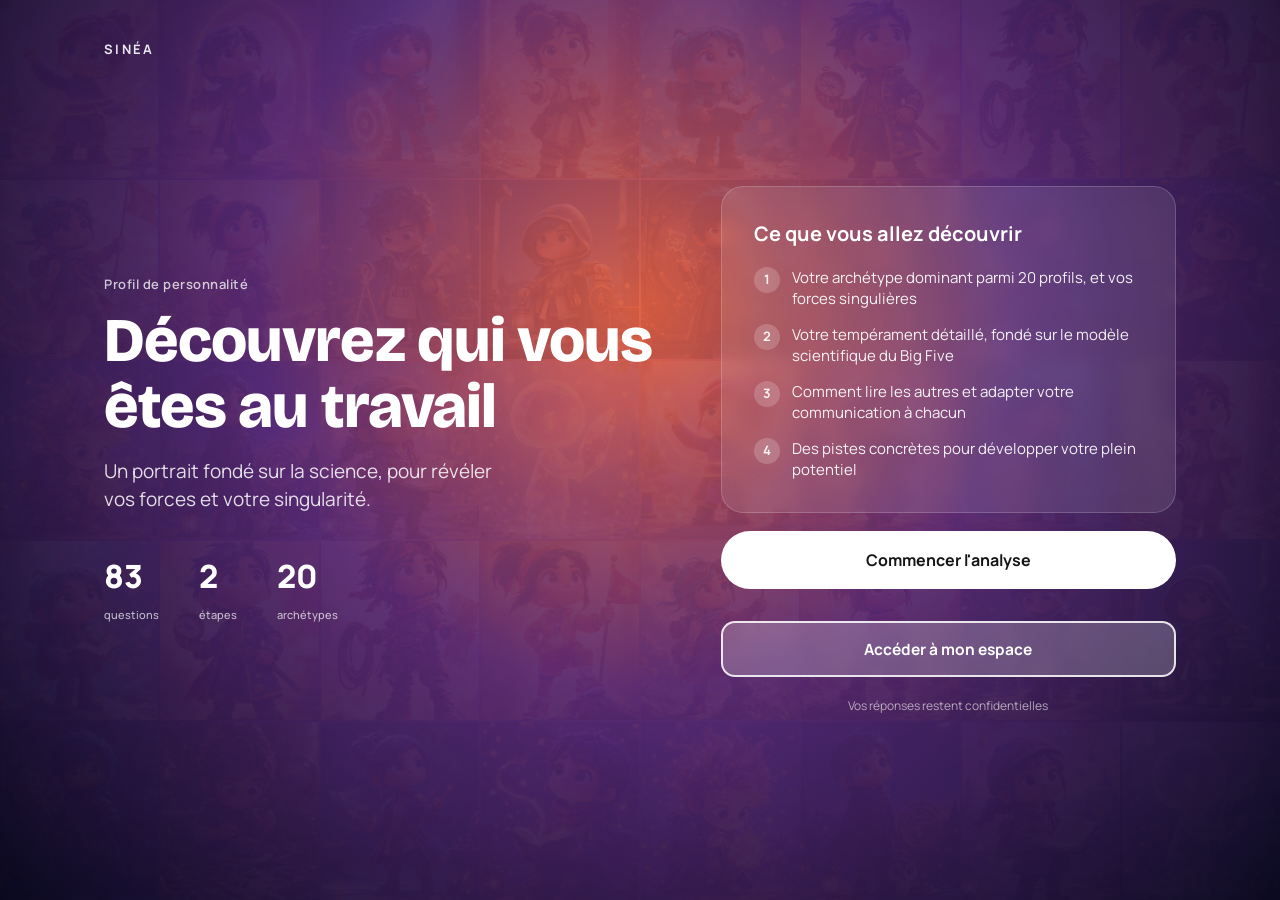
==== commit 1a82e478: "Add files via upload" ====
--- a/index.html
+++ b/index.html
@@ -4,9 +4,16 @@
 <meta charset="UTF-8">
 <meta name="viewport" content="width=device-width, initial-scale=1.0, maximum-scale=1.0, user-scalable=no">
 <title>Sinéa Profile</title>
+<meta name="description" content="Découvrez votre archétype professionnel, vos seize compétences et votre plan de développement personnalisé.">
+<meta property="og:title" content="Sinéa Profile">
+<meta property="og:description" content="Découvrez votre archétype professionnel, vos seize compétences et votre plan de développement personnalisé.">
+<meta property="og:type" content="website">
+<meta name="theme-color" content="#221D45">
+<link rel="icon" href="data:image/svg+xml,%3Csvg xmlns='http://www.w3.org/2000/svg' viewBox='0 0 64 64'%3E%3Ccircle cx='32' cy='32' r='30' fill='%23221D45'/%3E%3Ccircle cx='24' cy='38' r='7' fill='%235E59C7'/%3E%3Ccircle cx='40' cy='24' r='5' fill='%23E8951A'/%3E%3Ccircle cx='44' cy='42' r='3.5' fill='%23F5F4F0'/%3E%3Cpath d='M24 38 L40 24 L44 42' stroke='%23F5F4F0' stroke-width='1.6' fill='none' opacity='0.55'/%3E%3C/svg%3E">
+
 <link rel="preconnect" href="https://fonts.googleapis.com">
 <link rel="preconnect" href="https://fonts.gstatic.com" crossorigin>
-<link href="https://fonts.googleapis.com/css2?family=Manrope:wght@400;500;600;700;800&display=swap" rel="stylesheet">
+<link href="https://fonts.googleapis.com/css2?family=Manrope:wght@400;500;600;700;800&family=Bricolage+Grotesque:opsz,wght@12..96,500..800&display=swap" rel="stylesheet">
 <link rel="stylesheet" href="style.css">
 </head>
 <body>
@@ -120,22 +127,23 @@
           <div class="espace-name" id="espace-name">Bonjour</div>
           <div class="espace-arch" id="espace-arch"></div>
           <div class="espace-accueil" id="espace-accueil"></div>
-          <div class="esp-nav" role="tablist">
-            <button type="button" class="esp-nav-b on" data-t="accueil" aria-pressed="true" onclick="App.espTab('accueil')">Accueil</button>
-            <button type="button" class="esp-nav-b" data-t="dev" aria-pressed="false" onclick="App.espTab('dev')">Mon développement</button>
-            <button type="button" class="esp-nav-b" data-t="miroir" aria-pressed="false" onclick="App.espTab('miroir')">Mon Feedback 360</button>
-          </div>
-          <div id="espace-accueil-resume"></div>
-          <div id="espace-cockpit" class="esp-hide"></div>
-          <div id="espace-checklist" class="esp-hide"></div>
-          <div id="espace-nea" class="esp-hide"></div>
-          <div id="espace-remesure" class="esp-hide"></div>
-          <div id="espace-miroir" class="esp-hide"></div>
-          <div id="espace-competences" class="esp-hide"></div>
-          <div id="espace-seedup" class="esp-hide"></div>
+
         </div>
         <div class="espace-hero-perso" id="espace-hero-perso"></div>
       </div>
+      <div class="esp-nav" role="tablist">
+        <button type="button" class="esp-nav-b on" data-t="accueil" aria-pressed="true" onclick="App.espTab('accueil')">Accueil</button>
+        <button type="button" class="esp-nav-b" data-t="dev" aria-pressed="false" onclick="App.espTab('dev')">Mon développement</button>
+        <button type="button" class="esp-nav-b" data-t="miroir" aria-pressed="false" onclick="App.espTab('miroir')">Mon Feedback 360</button>
+      </div>
+      <div id="espace-accueil-resume"></div>
+      <div id="espace-cockpit" class="esp-hide"></div>
+      <div id="espace-checklist" class="esp-hide"></div>
+      <div id="espace-nea" class="esp-hide"></div>
+      <div id="espace-remesure" class="esp-hide"></div>
+      <div id="espace-miroir" class="esp-hide"></div>
+      <div id="espace-competences" class="esp-hide"></div>
+      <div id="espace-seedup" class="esp-hide"></div>
       <div class="espace-prog-globale" id="espace-prog-globale"></div>
       <div id="espace-resultats"></div>
       <div id="espace-cards"></div>
--- a/style.css
+++ b/style.css
@@ -800,7 +800,7 @@
 #screen-espace{position:absolute;inset:0;z-index:50;display:none;background:var(--c-beige);overflow-y:auto;}
 #screen-espace.active{display:block;}
 .espace-wrap{max-width:760px;margin:0 auto;padding:28px 20px 60px;}
-.espace-hero{background:radial-gradient(circle at 30% 20%, #F98272 0%, #6E3D82 55%, #0F1232 100%);border-radius:24px;padding:34px 30px;color:#fff;margin-bottom:24px;}
+.espace-hero{background:linear-gradient(140deg,#221D45 0%,#3A2F66 52%,var(--fam,#5E59C7) 155%);border-radius:24px;padding:34px 30px;color:#fff;margin-bottom:64px;}
 .espace-hi{font-size:14px;font-weight:600;opacity:0.85;letter-spacing:0.04em;}
 .espace-name{font-size:30px;font-weight:800;letter-spacing:-0.02em;margin:6px 0 16px;}
 .espace-arch{display:inline-flex;align-items:center;gap:10px;background:rgba(255,255,255,0.16);border-radius:30px;padding:8px 16px;font-size:15px;font-weight:700;}
@@ -972,11 +972,18 @@
    ============================================================ */
 .espace-hero{display:flex;align-items:center;justify-content:space-between;gap:16px;}
 .espace-hero-txt{flex:1;min-width:0;}
-.espace-hero-perso{flex-shrink:0;width:120px;display:flex;align-items:flex-end;justify-content:center;}
-.espace-hero-perso img{width:120px;height:auto;filter:drop-shadow(0 8px 20px rgba(0,0,0,0.3));}
+.espace-hero-perso-vide{}
+.espace-hero-perso-vide{}
+.espace-hero-txt{position:relative;z-index:1;padding-right:min(310px,25vw);}
+@media (max-width:900px){
+  .espace-hero{margin-bottom:34px;}
+  .espace-hero-perso-vide{}
+  .espace-hero-perso-vide{}
+  .espace-hero-txt{padding-right:0;}
+}
 @media (max-width:520px){
-  .espace-hero-perso{width:88px;}
-  .espace-hero-perso img{width:88px;}
+  .espace-hero-perso-vide{}
+  .espace-hero-perso-vide{}
 }
 
 /* ============================================================
@@ -998,15 +1005,15 @@
 .espace-accueil-av{opacity:0.82;}
 
 /* Personnage détouré, rond et élégant */
-.espace-hero-perso img{width:120px;height:120px;border-radius:50%;object-fit:cover;border:3px solid rgba(255,255,255,0.25);box-shadow:0 8px 28px rgba(0,0,0,0.35);}
-@media (max-width:520px){ .espace-hero-perso img{width:90px;height:90px;} }
+.espace-hero-perso-vide{}
+@media (max-width:520px){ .espace-hero-perso-vide{} }
 
 /* Barre de progression globale */
 .espace-prog-globale{background:#fff;border-radius:16px;padding:18px 20px;box-shadow:var(--shadow-card);margin-bottom:24px;}
 .espace-pg-head{display:flex;justify-content:space-between;font-size:13px;font-weight:700;color:var(--c-dark-grey);margin-bottom:10px;}
 .espace-pg-head span:last-child{color:var(--c-purple-text);}
 .espace-pg-bar{height:9px;background:#EFEDE7;border-radius:10px;overflow:hidden;}
-.espace-pg-fill{height:100%;background:linear-gradient(90deg, var(--c-corail), var(--c-purple));border-radius:10px;transition:width 0.8s cubic-bezier(0.4,0,0.2,1);}
+.espace-pg-fill{height:100%;background:linear-gradient(90deg,#5E59C7,#8884F0);border-radius:10px;transition:width 0.8s cubic-bezier(0.4,0,0.2,1);}
 
 /* Animations douces : apparition en fondu */
 @keyframes espaceFadeUp{from{opacity:0;transform:translateY(12px);}to{opacity:1;transform:translateY(0);}}
@@ -1119,13 +1126,14 @@
    ============================================================ */
 /* En-tête de l'espace perso : ajout du pattern de marque */
 .espace-hero{position:relative;overflow:visible;}
-.espace-hero::before{content:"";position:absolute;inset:0;background-image:url("pattern.webp");background-size:300px;opacity:0.15;pointer-events:none;}
+.espace-hero::before{content:"";position:absolute;inset:0;background-image:url("pattern.webp");background-size:300px;opacity:0.06;pointer-events:none;border-radius:24px;}
 .espace-hero > *{position:relative;z-index:1;}
 
 /* Vitrine "Mes résultats" : liseré subtil */
 .esp-resultat{position:relative;overflow:hidden;}
 .esp-resultat::after{content:"";position:absolute;inset:0;background-image:url("pattern.webp");background-size:260px;opacity:0.1;pointer-events:none;}
-.esp-resultat .esp-res-in, .esp-resultat .esp-res-glow{position:relative;z-index:1;}
+.esp-resultat .esp-res-in{position:relative;z-index:1;}
+.esp-resultat .esp-res-glow{position:absolute;z-index:1;}
 
 /* Titre de section dans l'espace perso */
 .espace-section-titre{font-size:13px;font-weight:800;letter-spacing:0.05em;text-transform:uppercase;color:var(--c-purple-text);margin:28px 0 14px;}
@@ -1192,9 +1200,9 @@
 /* Personnage dans la carte résultat (Mes résultats) */
 .esp-res-in{display:flex;align-items:center;gap:16px;}
 .esp-res-texte{flex:1;min-width:0;}
-.esp-res-perso{flex-shrink:0;width:96px;}
-.esp-res-perso img{width:96px;height:96px;border-radius:50%;object-fit:cover;border:3px solid rgba(255,255,255,0.35);box-shadow:0 6px 20px rgba(0,0,0,0.25);}
-@media (max-width:520px){ .esp-res-perso{width:68px;} .esp-res-perso img{width:68px;height:68px;} }
+.esp-res-perso-vide{}
+.esp-res-perso-vide{}
+@media (max-width:520px){ .esp-res-perso-vide{} .esp-res-perso-vide{} }
 
 /* Bandeau d'accès rapide vers la partie spé (commercial/manager) */
 .r-acces-rapide{display:flex;align-items:center;justify-content:space-between;gap:12px;margin-top:16px;background:linear-gradient(135deg, var(--c-purple), var(--c-purple-text));color:#fff;border-radius:14px;padding:15px 20px;text-decoration:none;font-weight:700;font-size:15px;transition:transform 0.2s, box-shadow 0.2s;box-shadow:0 6px 20px rgba(94,89,199,0.25);}
@@ -1423,7 +1431,7 @@
 
 /* ===== v13 : barre de progression du parcours plus visible (degrade vif + brillance qui avance) ===== */
 .q-bar{height:9px;background:#E8E6E0;border-radius:6px;overflow:hidden;box-shadow:inset 0 1px 2px rgba(0,0,0,0.06);}
-.q-bar-fill{height:100%;width:5%;background:linear-gradient(90deg,#F98272,#8884F0,#E290EC);background-size:200% 100%;border-radius:6px;box-shadow:0 1px 8px rgba(136,132,240,0.4);transition:width 0.45s ease;animation:qBarShimmer 2.6s linear infinite;}
+.q-bar-fill{height:100%;width:5%;background:linear-gradient(90deg,#5E59C7,#8884F0,#B9B6F5);background-size:200% 100%;border-radius:6px;box-shadow:0 1px 8px rgba(136,132,240,0.4);transition:width 0.45s ease;animation:qBarShimmer 2.6s linear infinite;}
 @keyframes qBarShimmer{0%{background-position:0% 50%;}100%{background-position:200% 50%;}}
 
 /* ===== v15 : blocs de synthese de combinaison (dimensions profondes + pilotage) ===== */
@@ -1444,7 +1452,7 @@
 /* ===== v16 : barre de progression du parcours — correction de la largeur (invisible car sans largeur dans le flex) ===== */
 .q-progress-head{display:flex;flex-direction:column;align-items:stretch;justify-content:flex-start;gap:9px;margin-bottom:0;}
 .q-bar{width:100%;height:9px;background:#E6E3DC;border-radius:6px;overflow:hidden;box-shadow:inset 0 1px 2px rgba(0,0,0,0.06);}
-.q-bar-fill{height:100%;min-width:14px;background:linear-gradient(90deg,#F98272,#8884F0,#E290EC);background-size:200% 100%;border-radius:6px;box-shadow:0 1px 8px rgba(136,132,240,0.45);transition:width 0.5s cubic-bezier(0.22,1,0.36,1);animation:qBarShimmer 2.6s linear infinite;}
+.q-bar-fill{height:100%;min-width:14px;background:linear-gradient(90deg,#5E59C7,#8884F0,#B9B6F5);background-size:200% 100%;border-radius:6px;box-shadow:0 1px 8px rgba(136,132,240,0.45);transition:width 0.5s cubic-bezier(0.22,1,0.36,1);animation:qBarShimmer 2.6s linear infinite;}
 
 /* ===== v16 : desktop — redonner de la vie et de la presence a la page parcours ===== */
 @media (min-width:768px){
@@ -1472,10 +1480,10 @@
 .esp-res-btn:hover{transform:translateY(-2px);box-shadow:0 8px 22px rgba(0,0,0,0.18);}
 
 /* ===== v17 : personnage de l'encart resultats — plus grand et plus vivant ===== */
-.esp-res-perso{width:132px;}
-.esp-res-perso img{width:132px;height:132px;border:3px solid rgba(255,255,255,0.5);box-shadow:0 12px 32px rgba(0,0,0,0.28);animation:espResFloat 5.5s ease-in-out infinite;}
+.esp-res-perso-vide{}
+.esp-res-perso-vide{}
 @keyframes espResFloat{0%,100%{transform:translateY(0);}50%{transform:translateY(-6px);}}
-@media (max-width:520px){ .esp-res-perso{width:96px;} .esp-res-perso img{width:96px;height:96px;} }
+@media (max-width:520px){ .esp-res-perso-vide{} .esp-res-perso-vide{} }
 
 /* ===== v18 : halo dore de genie sur Nea a l'etape des trois voeux ===== */
 .coach-intro-card.genie .coach-intro-nea{animation:genieGlow 2.4s ease-in-out infinite;}
@@ -1520,7 +1528,7 @@
 /* ===== v22 : feuille de route — largeur desktop (sinon colonne mobile perdue dans le vide) ===== */
 @media (min-width:768px){
   .plan-scroll{max-width:880px;padding:36px 32px 80px;}
-  .plan-hero{max-width:600px;margin-left:auto;margin-right:auto;}
+  .plan-hero{max-width:100%;margin-left:auto;margin-right:auto;}
 }
 
 /* ===== v24 : la graine réagit visiblement à chaque palier de croissance ===== */
@@ -1905,7 +1913,7 @@
 .esp-cp-mat-btn{margin-top:12px;}
 #esp-cp-matrice{margin-top:8px;padding-top:6px;border-top:1px solid #ECEAE3;}
 .espace-pg-bar{height:10px;border-radius:6px;background:#ECEAE3;overflow:hidden;}
-.espace-pg-fill{height:100%;border-radius:6px;background:linear-gradient(90deg,#F98272,#E8951A 40%,#5E59C7);transition:width 0.6s ease;}
+.espace-pg-fill{height:100%;border-radius:6px;background:linear-gradient(90deg,#5E59C7,#8884F0);transition:width 0.6s ease;}
 .espace-pg-head{display:flex;justify-content:space-between;align-items:baseline;font-size:12.5px;font-weight:700;color:#1A1A2E;margin-bottom:7px;}
 .espace-pg-head span:last-child{color:#6B6B72;font-weight:600;font-size:12px;}
 
@@ -1974,8 +1982,8 @@
 .espace-hero-txt{min-width:0;flex:1;}
 @media(max-width:700px){
   .espace-hero{flex-direction:column;align-items:stretch;padding:24px 16px;}
-  .espace-hero-perso{align-self:center;order:-1;}
-  .espace-hero-perso img{width:118px;height:auto;}
+  .espace-hero-perso-vide{}
+  .espace-hero-perso-vide{}
   .esp-nav{justify-content:center;}
 }
 
@@ -2115,8 +2123,8 @@
 /* ===== v85 : l'espace au cordeau sur mobile ===== */
 @media (max-width: 640px){
   .espace-hero{flex-direction:column;padding:20px 15px;gap:10px;}
-  .espace-hero-perso{margin:0 auto;}
-  .espace-hero-perso img, .espace-hero-perso span{width:96px;height:96px;}
+  .espace-hero-perso-vide{}
+  .espace-hero-perso-vide{}
   .esp-nav{overflow-x:auto;flex-wrap:nowrap;-webkit-overflow-scrolling:touch;padding-bottom:4px;scrollbar-width:none;}
   .esp-nav::-webkit-scrollbar{display:none;}
   .esp-nav-b{white-space:nowrap;flex:0 0 auto;}
@@ -2156,26 +2164,26 @@
 .glos-c b{font-size:12px;font-weight:800;color:#1A1A2E;}
 .glos-c span{display:block;font-size:10.5px;line-height:1.45;color:#8A879B;margin-top:3px;}
 @media (min-width: 768px){
-  .espace-hero-perso img, .espace-hero-perso > span{width:170px;height:170px;}
+  .espace-hero-perso-vide{}
 }
 
 /* ===== v89 : le personnage en majesté ===== */
 .espace-hero{align-items:center;}
-.espace-hero-perso{position:relative;flex:0 0 auto;margin-left:26px;animation:persoFloat 7s ease-in-out infinite;}
-.espace-hero-perso::before{content:'';position:absolute;inset:-16px;border-radius:50%;background:radial-gradient(circle, rgba(255,255,255,0.22), transparent 68%);}
-.espace-hero-perso img, .espace-hero-perso > span{position:relative;border:3px solid rgba(255,255,255,0.5);box-shadow:0 24px 60px rgba(20,15,50,0.35);border-radius:50%;}
+.espace-hero-perso-vide{}
+.espace-hero-perso-vide{}
+.espace-hero-perso-vide{}
 @keyframes persoFloat{0%,100%{transform:translateY(0);}50%{transform:translateY(-8px);}}
-@media (prefers-reduced-motion: reduce){.espace-hero-perso{animation:none;}}
+@media (prefers-reduced-motion: reduce){.espace-hero-perso-vide{}}
 
 /* ===== v90 : le personnage en médaillon, haut droit, hors du flux ===== */
 .espace-hero{position:relative;}
-.espace-hero-perso{position:absolute;top:16px;right:18px;margin:0;flex:none;}
-.espace-hero-perso img, .espace-hero-perso > span{width:92px;height:92px;}
-.espace-hero-perso::before{inset:-10px;}
+.espace-hero-perso-vide{}
+.espace-hero-perso-vide{}
+.espace-hero-perso-vide{}
 #espace-accueil{padding-right:112px;}
 @media (max-width: 640px){
-  .espace-hero-perso{top:12px;right:12px;}
-  .espace-hero-perso img, .espace-hero-perso > span{width:56px;height:56px;}
+  .espace-hero-perso-vide{}
+  .espace-hero-perso-vide{}
   #espace-accueil{padding-right:70px;}
 }
 
@@ -2338,3 +2346,119 @@
 @media (max-width: 640px){
   .r-toc-flot-i{min-height:44px;}
 }
+
+/* ===== v114 : retours terrain, restitution ===== */
+.r-topbar-espace{background:#221D45;border:1px solid rgba(255,255,255,0.14);}
+.r-topbar-espace:hover{background:#2E2757;}
+#screen-result .r-bloc{padding-left:23px;padding-right:23px;margin-left:0;margin-right:0;max-width:none;}
+#screen-result .r-bloc .r-ia{margin-left:0;margin-right:0;}
+#screen-result .r-bloc .r-card{margin-left:0;margin-right:0;}
+.r-radar-svg{width:100%;max-width:330px;height:auto;display:block;margin:0 auto;}
+
+/* ===== v115 : la carte des compétences, lisible et vivante ===== */
+.q16-zones{display:grid;grid-template-columns:repeat(2,1fr);gap:10px;margin:0 0 16px;}
+.q16-zone{font-size:12.5px;line-height:1.45;padding:10px 13px;border-radius:12px;border:1px solid;}
+.q16-zone b{font-weight:800;}
+.q16-z-appui{background:rgba(91,158,107,0.10);border-color:rgba(91,158,107,0.35);color:#2E5C3C;}
+.q16-z-oppo{background:rgba(232,149,26,0.10);border-color:rgba(232,149,26,0.38);color:#7A5A17;}
+.q16-z-sur{background:rgba(94,89,199,0.08);border-color:rgba(94,89,199,0.30);color:#403C7A;}
+.q16-z-veille{background:rgba(138,135,155,0.10);border-color:rgba(138,135,155,0.35);color:#54515F;}
+.q16-flex{display:flex;gap:18px;align-items:flex-start;}
+.q16-flex svg.q16{flex:1;min-width:0;height:auto;}
+.q16-legende{width:248px;display:flex;flex-direction:column;gap:2px;max-height:540px;overflow:auto;}
+.q16-leg-i{display:flex;align-items:center;gap:9px;font-family:inherit;font-size:12.5px;color:#3F3C52;padding:8px 10px;min-height:40px;border:none;background:none;border-radius:9px;text-align:left;cursor:pointer;}
+.q16-leg-i i{flex:none;width:10px;height:10px;border-radius:50%;}
+.q16-leg-i:hover, .q16-leg-i.q16-hi{background:#EFEDF8;font-weight:800;}
+svg.q16.q16-focus g[data-comp]{opacity:0.22;transition:opacity 0.12s;}
+svg.q16.q16-focus g[data-comp].q16-hi{opacity:1;}
+g[data-comp].q16-hi circle:last-of-type{stroke:#221D45;stroke-width:2.5;}
+.q16-def{font-size:13px;line-height:1.55;color:#3F3C52;background:#F6F4EE;border-left:3px solid #5E59C7;border-radius:0 10px 10px 0;padding:10px 13px;margin:12px 0 4px;min-height:20px;}
+.q16-def:empty{display:none;}
+@media (max-width: 700px){
+  .q16-zones{grid-template-columns:1fr;}
+  .q16-flex{flex-direction:column;}
+  .q16-legende{width:100%;max-height:none;}
+  .q16-leg-i{min-height:44px;}
+}
+.jr-pourquoi{font-size:12.5px;line-height:1.55;color:#4A4757;margin:2px 0 10px;}
+
+/* ===== v118 : noter son portrait, aussi en relecture ===== */
+.r-noter{display:flex;align-items:center;justify-content:center;gap:14px;flex-wrap:wrap;margin:0 0 14px;}
+.r-noter-txt{font-size:13px;color:rgba(255,255,255,0.85);}
+.r-noter-btn{font-family:inherit;font-size:13px;font-weight:800;min-height:44px;padding:10px 18px;border:1.5px solid rgba(255,255,255,0.5);border-radius:12px;background:rgba(255,255,255,0.12);color:#fff;cursor:pointer;}
+.r-noter-btn:hover{background:rgba(255,255,255,0.22);}
+
+/* ===== v119 : le tooltip riche des matrices ===== */
+.qt-tip{position:fixed;display:none;z-index:400;pointer-events:none;background:#221D45;color:#F5F4F0;border-radius:12px;padding:10px 13px;max-width:190px;box-shadow:0 10px 30px rgba(34,29,69,0.35);}
+.qt-tip b{display:block;font-size:13px;margin-bottom:3px;}
+.qt-tip span{display:block;font-size:12px;opacity:0.85;}
+.qt-tip i{display:block;font-style:normal;font-size:11.5px;margin-top:4px;color:#CFCBF2;}
+
+/* ===== v120 : la synchronisation honnête ===== */
+#sync-bandeau{position:fixed;left:50%;bottom:14px;transform:translateX(-50%);z-index:420;display:none;background:#3A3357;color:#F5EFD9;font-size:12.5px;font-weight:700;padding:10px 16px;border-radius:12px;box-shadow:0 8px 26px rgba(34,29,69,0.35);max-width:92vw;text-align:center;}
+
+/* ===== v120 : la synchronisation honnête ===== */
+#sync-bandeau{position:fixed;left:50%;bottom:14px;transform:translateX(-50%);z-index:420;display:none;background:#3A3357;color:#F5EFD9;font-size:12.5px;font-weight:700;padding:10px 16px;border-radius:12px;box-shadow:0 8px 26px rgba(34,29,69,0.35);max-width:92vw;text-align:center;}
+
+/* ===== v121 : le plan honnête sur son mode express ===== */
+.plan-repli{display:flex;align-items:center;justify-content:space-between;gap:14px;flex-wrap:wrap;background:#FFF6DE;border:1px solid #F1E0B0;border-radius:14px;padding:12px 16px;margin:0 0 18px;font-size:13px;font-weight:700;color:#7A5A17;}
+.plan-repli-btn{font-family:inherit;font-size:12.5px;font-weight:800;min-height:44px;padding:9px 16px;border:none;border-radius:12px;background:#221D45;color:#F5F4F0;cursor:pointer;}
+
+/* ===== v122 : la direction artistique, le personnage en majesté ===== */
+.r-hero-carte{position:absolute;right:44px;bottom:32px;width:min(240px,18vw);z-index:2;}
+.r-hero-carte img{width:100%;height:auto;display:block;border-radius:24px;border:3px solid rgba(255,255,255,0.25);box-shadow:0 26px 60px rgba(15,12,40,0.5);transform:rotate(-2.4deg);}
+@media (max-width:1100px){ .r-hero-carte{display:none;} }
+#screen-result{counter-reset:chapitre;}
+#screen-result .r-bloc-head .r-bloc-tag::before, #screen-result .r-section-tag::before{counter-increment:chapitre;content:counter(chapitre,decimal-leading-zero) " · ";letter-spacing:0.05em;}
+#screen-result .r-bloc-head h2{font-size:25px;letter-spacing:-0.01em;line-height:1.2;}
+#screen-result .r-ia > p:first-of-type{font-size:19px;line-height:1.55;color:#26233A;}
+#screen-result .r-ia p{line-height:1.7;}
+@media (max-width:640px){
+  #screen-result .r-bloc-head h2{font-size:21px;}
+  #screen-result .r-ia > p:first-of-type{font-size:17px;}
+}
+
+/* ===== v122b : le personnage en majesté, règles finales et souveraines ===== */
+.espace-hero-perso{position:absolute;right:34px;bottom:-46px;top:auto;left:auto;width:min(280px,23vw);height:auto;margin:0;z-index:2;animation:none;}
+.espace-hero-perso::before{content:none;}
+.espace-hero-perso img{width:100%;height:auto;display:block;object-fit:unset;border-radius:26px;border:3px solid rgba(255,255,255,0.22);box-shadow:0 30px 64px rgba(15,12,40,0.5);transform:rotate(2.4deg);}
+@media (max-width:900px){
+  .espace-hero-perso{top:-22px;right:12px;bottom:auto;width:110px;}
+  .espace-hero-perso img{border-radius:18px;border-width:2px;transform:rotate(3deg);}
+}
+#screen-result{counter-reset:chapitre;}
+#screen-result .r-bloc-head .r-bloc-tag::before, #screen-result .r-section-tag::before{counter-increment:chapitre;content:counter(chapitre,decimal-leading-zero) " \00b7  ";letter-spacing:0.05em;display:inline;}
+
+/* ===== v123 : la navigation respire, le portrait partout, la rareté en scène ===== */
+.esp-nav{position:sticky;top:10px;z-index:60;margin:0 0 18px;padding:8px;background:rgba(245,244,240,0.9);backdrop-filter:blur(10px);border:1px solid #E7E4DB;border-radius:18px;width:fit-content;display:flex;gap:8px;flex-wrap:wrap;}
+.esp-nav-b{border:1px solid #E2DFD6;background:#fff;color:#4A4757;}
+.esp-nav-b:hover{background:#F1EFE8;}
+.esp-nav-b.on{background:#221D45;color:#F5F4F0;border-color:#221D45;}
+@media (max-width:640px){ .esp-nav{width:100%;justify-content:center;top:6px;} }
+.esp-resultat{overflow:visible;}
+.esp-resultat::after{border-radius:18px;}
+.esp-res-perso{flex-shrink:0;width:150px;margin:-30px -4px -30px 0;}
+.esp-res-perso img{width:100%;height:auto;display:block;border-radius:20px;border:3px solid rgba(255,255,255,0.3);box-shadow:0 18px 44px rgba(15,12,40,0.4);transform:rotate(2deg);}
+@media (max-width:640px){ .esp-res-perso{width:98px;margin:-14px 0;} .esp-res-perso img{border-radius:14px;} }
+.r-rare{padding:38px 26px;}
+.r-rare-num{font-size:64px;letter-spacing:-0.02em;line-height:1;}
+.r-rare-txt{font-size:15px;margin-top:10px;max-width:520px;margin-left:auto;margin-right:auto;}
+@media (max-width:640px){ .r-rare-num{font-size:44px;} }
+
+/* ===== v124 : la voix typographique et la clôture ===== */
+:root{--font-display:'Bricolage Grotesque', var(--font);}
+.espace-name{font-family:var(--font-display);font-size:34px;letter-spacing:-0.015em;}
+.plan-hero-titre{font-family:var(--font-display);}
+#r-archetype{font-family:var(--font-display);letter-spacing:-0.01em;}
+#screen-result .r-bloc-head h2, .r-me-title{font-family:var(--font-display);letter-spacing:-0.012em;}
+.r-rare-num{font-family:var(--font-display);}
+.esp-res-title{font-family:var(--font-display);font-size:21px;}
+.r-cloture{background:linear-gradient(140deg,#221D45 0%, var(--fam-color,#5E59C7) 165%);border-radius:24px;padding:38px 30px;color:#F5F4F0;text-align:center;position:relative;overflow:hidden;}
+.r-cloture-kicker{font-size:11.5px;font-weight:800;letter-spacing:0.12em;text-transform:uppercase;opacity:0.75;margin-bottom:8px;}
+.r-cloture-titre{font-family:var(--font-display);font-size:30px;letter-spacing:-0.01em;margin:0 0 8px;color:#fff;}
+.r-cloture p{opacity:0.85;max-width:520px;margin:0 auto 18px;}
+.r-cloture .r-noter{margin-bottom:12px;}
+
+/* ===== v125 : le tunnel prend la voix ===== */
+.cover-inner h1{font-family:var(--font-display);letter-spacing:-0.015em;}
+#screen-chapter h1, #screen-chapter h2, .chap-titre, .chap-title{font-family:var(--font-display);letter-spacing:-0.012em;}
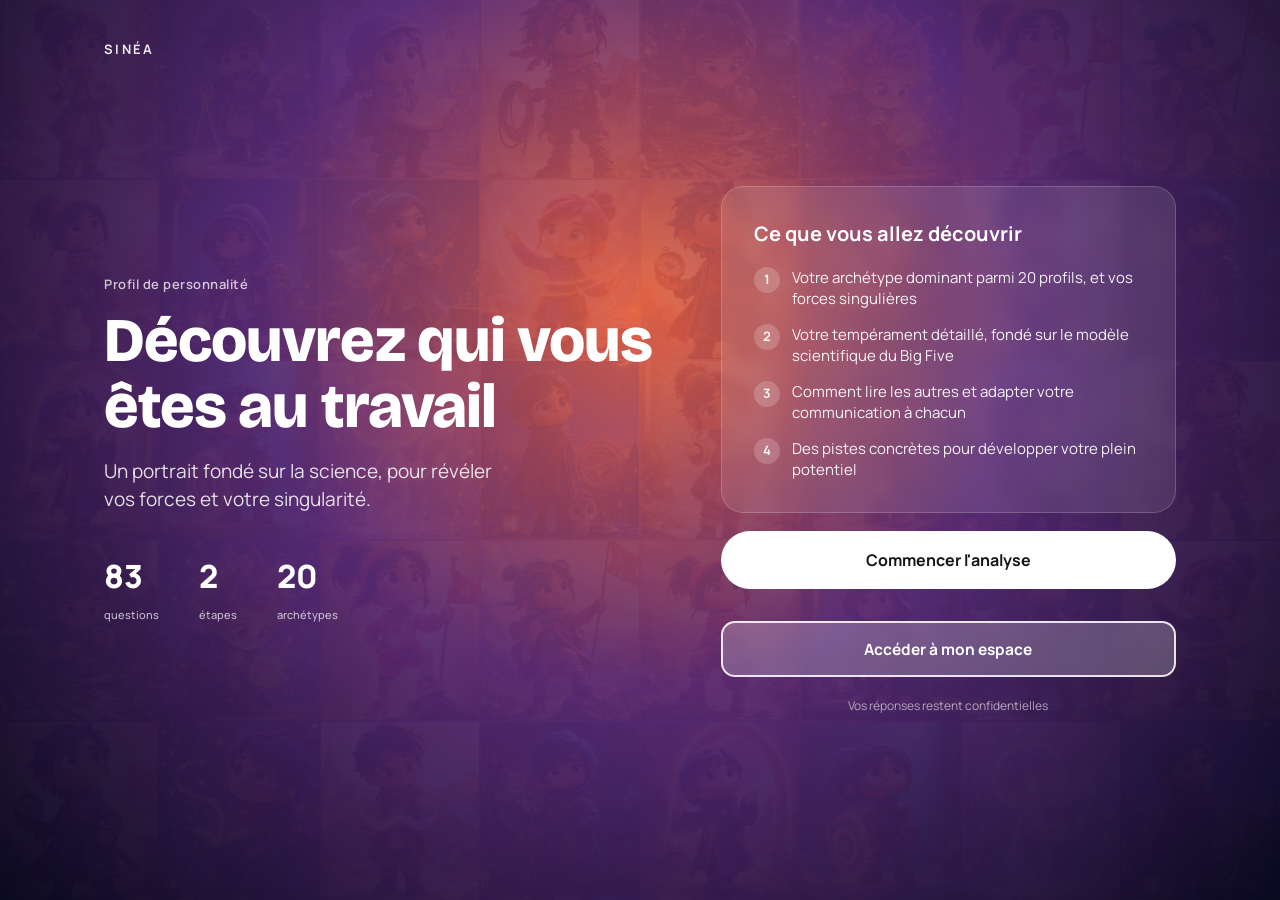
==== commit e8a1dc60: "Add files via upload" ====
--- a/index.html
+++ b/index.html
@@ -130,23 +130,29 @@
 
         </div>
         <div class="espace-hero-perso" id="espace-hero-perso"></div>
+        <button type="button" class="esp-quit" id="esp-quit" onclick="App.seDeconnecter()">Me déconnecter</button>
       </div>
       <div class="esp-nav" role="tablist">
-        <button type="button" class="esp-nav-b on" data-t="accueil" aria-pressed="true" onclick="App.espTab('accueil')">Accueil</button>
-        <button type="button" class="esp-nav-b" data-t="dev" aria-pressed="false" onclick="App.espTab('dev')">Mon développement</button>
-        <button type="button" class="esp-nav-b" data-t="miroir" aria-pressed="false" onclick="App.espTab('miroir')">Mon Feedback 360</button>
-      </div>
+        <button type="button" class="esp-nav-b on" data-t="accueil" aria-pressed="true" onclick="App.espTab('accueil')">Mon portrait</button>
+        <button type="button" class="esp-nav-b" data-t="dev" aria-pressed="false" onclick="App.espTab('dev')">Mon plan</button>
+        <button type="button" class="esp-nav-b" data-t="miroir" aria-pressed="false" onclick="App.espTab('miroir')">Mon regard 360</button>
+      </div>
+      <!-- Onglet Lire : les analyses d'abord, la carte longue repliée en dernier -->
+      <div id="espace-banniere"></div>
+      <div id="espace-resultats"></div>
+      <div class="espace-prog-globale" id="espace-prog-globale"></div>
+      <div id="espace-cards"></div>
+      <div id="espace-competences" class="esp-hide"></div>
+      <div id="espace-remesure" class="esp-hide"></div>
+      <!-- Onglet Agir : l'action du jour, les étapes, les défis, Néa replié -->
       <div id="espace-accueil-resume"></div>
       <div id="espace-cockpit" class="esp-hide"></div>
       <div id="espace-checklist" class="esp-hide"></div>
+      <div id="espace-seedup" class="esp-hide"></div>
+      <div id="espace-sparring" class="esp-hide"></div>
       <div id="espace-nea" class="esp-hide"></div>
-      <div id="espace-remesure" class="esp-hide"></div>
+      <!-- Onglet Confronter -->
       <div id="espace-miroir" class="esp-hide"></div>
-      <div id="espace-competences" class="esp-hide"></div>
-      <div id="espace-seedup" class="esp-hide"></div>
-      <div class="espace-prog-globale" id="espace-prog-globale"></div>
-      <div id="espace-resultats"></div>
-      <div id="espace-cards"></div>
       <div class="espace-compat" id="espace-compat" style="display:none;">
         <div class="espace-section-titre">Vos compatibilités d'équipe</div>
         <div class="r-compat-grid" id="espace-compat-grid"></div>
--- a/style.css
+++ b/style.css
@@ -288,7 +288,7 @@
 .r-action p{margin:0;font-size:14.5px;line-height:1.4;}
 
 /* ============================================================
-   RESTITUTION COMPLÈTE — 3 blocs, validation, questions ouvertes
+   RESTITUTION COMPLÈTE , 3 blocs, validation, questions ouvertes
    ============================================================ */
 /* Sommaire */
 .r-toc{background:var(--c-white);border:1px solid #EAE7E0;border-radius:18px;padding:18px;margin-top:30px;box-shadow:var(--shadow-card);}
@@ -373,7 +373,7 @@
 .r-open-input::placeholder{color:var(--c-medium-grey);}
 
 /* ============================================================
-   DESKTOP (>= 768px) — cover + restitution exploitent l'écran
+   DESKTOP (>= 768px) , cover + restitution exploitent l'écran
    Le parcours reste focalisé (colonne centrée).
    ============================================================ */
 @media (min-width: 768px){
@@ -1449,12 +1449,12 @@
 .r-coach-questions li::before{content:'';position:absolute;left:0;top:2px;width:20px;height:20px;border-radius:50%;background:rgba(136,132,240,0.16);}
 .r-coach-questions li::after{content:'?';position:absolute;left:6px;top:1px;font-size:12px;font-weight:800;color:var(--c-purple-text, #5E59C7);}
 
-/* ===== v16 : barre de progression du parcours — correction de la largeur (invisible car sans largeur dans le flex) ===== */
+/* ===== v16 : barre de progression du parcours , correction de la largeur (invisible car sans largeur dans le flex) ===== */
 .q-progress-head{display:flex;flex-direction:column;align-items:stretch;justify-content:flex-start;gap:9px;margin-bottom:0;}
 .q-bar{width:100%;height:9px;background:#E6E3DC;border-radius:6px;overflow:hidden;box-shadow:inset 0 1px 2px rgba(0,0,0,0.06);}
 .q-bar-fill{height:100%;min-width:14px;background:linear-gradient(90deg,#5E59C7,#8884F0,#B9B6F5);background-size:200% 100%;border-radius:6px;box-shadow:0 1px 8px rgba(136,132,240,0.45);transition:width 0.5s cubic-bezier(0.22,1,0.36,1);animation:qBarShimmer 2.6s linear infinite;}
 
-/* ===== v16 : desktop — redonner de la vie et de la presence a la page parcours ===== */
+/* ===== v16 : desktop , redonner de la vie et de la presence a la page parcours ===== */
 @media (min-width:768px){
   /* profondeur douce dans la zone principale, au lieu d'un beige plat */
   #screen-question .q-main{background:radial-gradient(130% 90% at 72% 26%, rgba(249,168,118,0.07), transparent 56%), var(--c-beige);}
@@ -1470,7 +1470,7 @@
   .sw-btn{font-size:14px;padding:16px 16px;max-width:132px;}
 }
 
-/* ===== v17 : barre de selection — se retire pendant qu'on fait defiler ===== */
+/* ===== v17 : barre de selection , se retire pendant qu'on fait defiler ===== */
 .r-selbar.on.r-selbar-hide{transform:translateY(115%);}
 
 /* ===== v17 : animation au survol des CTA principaux ===== */
@@ -1479,7 +1479,7 @@
 .btn-primary:active,.plan-seedup-btn:active,.r-selbar-btn:active{transform:translateY(0) scale(0.99);}
 .esp-res-btn:hover{transform:translateY(-2px);box-shadow:0 8px 22px rgba(0,0,0,0.18);}
 
-/* ===== v17 : personnage de l'encart resultats — plus grand et plus vivant ===== */
+/* ===== v17 : personnage de l'encart resultats , plus grand et plus vivant ===== */
 .esp-res-perso-vide{}
 .esp-res-perso-vide{}
 @keyframes espResFloat{0%,100%{transform:translateY(0);}50%{transform:translateY(-6px);}}
@@ -1525,7 +1525,7 @@
   .plan-cards{grid-template-columns:1fr 1fr;}
 }
 
-/* ===== v22 : feuille de route — largeur desktop (sinon colonne mobile perdue dans le vide) ===== */
+/* ===== v22 : feuille de route , largeur desktop (sinon colonne mobile perdue dans le vide) ===== */
 @media (min-width:768px){
   .plan-scroll{max-width:880px;padding:36px 32px 80px;}
   .plan-hero{max-width:100%;margin-left:auto;margin-right:auto;}
@@ -1768,7 +1768,10 @@
 .esp-mir-copie{padding:9px 16px;}
 .esp-mir-row{display:flex;justify-content:space-between;align-items:center;gap:12px;padding:9px 12px;border-radius:10px;background:var(--c-beige);margin-bottom:6px;}
 .esp-mir-lab{font-size:13.5px;font-weight:600;color:var(--c-dark-grey);}
-.esp-mir-vals{font-size:12.5px;font-weight:700;color:#5E59C7;white-space:nowrap;}
+.esp-mir-vals{display:grid;grid-template-columns:58px 62px 46px;gap:6px;align-items:center;font-size:12.5px;font-weight:700;color:#5E59C7;font-variant-numeric:tabular-nums;}
+.esp-mir-col{justify-self:end;white-space:nowrap;font-weight:600;}
+.esp-mir-col b{font-weight:800;}
+.esp-mir-lab{flex:1;min-width:0;}
 
 /* ===== v47 : bibliothèque SeedUp dans l'espace apprenant ===== */
 .esp-sd-stats{font-size:12.5px;font-weight:600;color:var(--c-grey);margin-bottom:12px;}
@@ -1826,10 +1829,10 @@
 .esp-sd-coach{box-shadow:0 1px 6px rgba(45,45,45,0.05);}
 
 /* ===== v50 : le jardin d'ancrage ===== */
-.jr-wrap{position:relative;margin:8px 0 10px;background:linear-gradient(180deg,#FDFCF8,#F4F3EA);border:1px solid #ECEAE3;border-radius:16px;padding:8px 6px 0;overflow:hidden;}
-.jr-svg{display:block;width:100%;height:auto;}
-.jr-confetti{position:absolute;inset:0;pointer-events:none;}
-.jr-confetti i{position:absolute;bottom:16px;width:7px;height:7px;border-radius:50%;opacity:0;}
+
+
+
+
 .esp-sd-soustitre{display:flex;align-items:center;gap:12px;font-size:11px;font-weight:800;letter-spacing:0.07em;text-transform:uppercase;color:var(--c-grey);margin:14px 0 10px;}
 .esp-sd-soustitre::after{content:'';flex:1;height:1px;background:linear-gradient(90deg,#E7E4DC,transparent);}
 @media (prefers-reduced-motion: no-preference){
@@ -1837,19 +1840,19 @@
   @keyframes jr-pousse{from{transform:scaleY(0);}to{transform:scaleY(1);}}
   .jr-plante{transform-box:fill-box;transform-origin:50% 100%;animation:jr-balance 6s ease-in-out infinite alternate;}
   @keyframes jr-balance{from{transform:rotate(-1.4deg);}to{transform:rotate(1.4deg);}}
-  .jr-perso{animation:jr-flotte 4.5s ease-in-out infinite alternate;}
+  
   @keyframes jr-flotte{from{transform:translateY(0);}to{transform:translateY(-3px);}}
-  .jr-confetti i{animation:jr-monte 1.7s ease-out both;}
+  
   @keyframes jr-monte{0%{transform:translateY(0);opacity:0;}12%{opacity:1;}100%{transform:translateY(-92px);opacity:0;}}
 }
 @media (prefers-reduced-motion: reduce){
-  .jr-confetti{display:none;}
+  
 }
 
 /* ===== v51 : l'étape franchie, tous les cinq défis ===== */
-.jr-etape{position:absolute;top:10px;left:50%;transform:translateX(-50%);z-index:2;background:linear-gradient(120deg,#F98272,#5E59C7);color:#fff;font-size:12px;font-weight:800;letter-spacing:0.03em;padding:7px 16px;border-radius:20px;box-shadow:0 6px 18px rgba(94,89,199,0.3);white-space:nowrap;pointer-events:none;}
+
 @media (prefers-reduced-motion: no-preference){
-  .jr-etape{animation:jr-ruban 3.6s cubic-bezier(0.16,1,0.3,1) both;}
+  
   @keyframes jr-ruban{0%{opacity:0;transform:translate(-50%,-14px) scale(0.9);}10%{opacity:1;transform:translate(-50%,0) scale(1.04);}16%{transform:translate(-50%,0) scale(1);}82%{opacity:1;}100%{opacity:0;transform:translate(-50%,-8px);}}
   .jr-arbre-fete{animation:jr-surgit 1s cubic-bezier(0.34,1.56,0.64,1) both !important;animation-delay:0.25s !important;}
   @keyframes jr-surgit{0%{transform:scaleY(0);}62%{transform:scaleY(1.09);}80%{transform:scaleY(0.97);}100%{transform:scaleY(1);}}
@@ -1857,7 +1860,7 @@
   @keyframes jr-eclat{0%{filter:drop-shadow(0 0 0 rgba(94,89,199,0));}28%{filter:drop-shadow(0 0 9px rgba(94,89,199,0.55));}100%{filter:drop-shadow(0 0 0 rgba(94,89,199,0));}}
 }
 @media (prefers-reduced-motion: reduce){
-  .jr-etape{display:none;}
+  
 }
 
 /* ===== v52 : le défi relié à son action du plan ===== */
@@ -1925,7 +1928,7 @@
 .esp-mir-msg-cible{font-size:10.5px;font-weight:800;letter-spacing:0.06em;text-transform:uppercase;color:#5E59C7;margin-bottom:5px;}
 .esp-mir-msg-txt{font-size:12.5px;line-height:1.55;color:#1A1A2E;margin:0 0 8px;}
 .esp-mir-msg-btn{font-size:11.5px;padding:7px 13px;}
-.esp-mir-delta{display:inline-block;font-size:10.5px;font-weight:800;border-radius:9px;padding:2px 7px;margin-left:6px;}
+.esp-mir-delta{display:inline-block;font-size:10.5px;font-weight:800;border-radius:9px;padding:2px 7px;justify-self:end;text-align:center;min-width:30px;}
 .esp-mir-delta.pos{background:rgba(62,173,255,0.14);color:#1C6FA8;}
 .esp-mir-delta.neg{background:rgba(249,130,114,0.16);color:#B0442F;}
 .esp-mir-gapmax{background:rgba(94,89,199,0.06);border-radius:10px;padding-left:8px;padding-right:8px;margin:0 -8px;}
@@ -2107,7 +2110,7 @@
 .ckl-tete span{font-size:12px;font-weight:700;color:#5E59C7;}
 .ckl-bar{height:7px;background:#EFEDE6;border-radius:5px;margin:9px 0 6px;overflow:hidden;}
 .ckl-bar i{display:block;height:100%;background:linear-gradient(90deg,#7CBB8A,#5E59C7);border-radius:5px;transition:width 0.5s ease;}
-.ckl-serre{display:block;width:calc(100% + 36px);max-width:none;height:auto;margin:10px -18px 8px;}
+
 .ckl-row{display:flex;align-items:center;gap:9px;padding:6px 2px;border-top:1px solid #F1EFE8;}
 .ckl-row .ckl-ic{flex:0 0 18px;text-align:center;font-size:13px;color:#B9B4A6;}
 .ckl-row.fait .ckl-ic{color:#3E7C4F;font-weight:800;}
@@ -2116,9 +2119,9 @@
 .ckl-lab i{font-style:normal;font-size:10.5px;color:#8A879B;}
 .ckl-cta{font-family:inherit;font-size:11px;font-weight:800;padding:6px 12px;border-radius:14px;border:1.5px solid #5E59C7;background:transparent;color:#5E59C7;cursor:pointer;}
 .ckl-cta:hover{background:rgba(94,89,199,0.08);}
-@keyframes cklBloom{from{opacity:0;transform:translateY(10px) scale(0.4);}to{opacity:1;transform:translateY(0) scale(1);}}
-.ckl-bloom{animation:cklBloom 0.5s ease-out both;}
-@media (prefers-reduced-motion: reduce){.ckl-bloom{animation:none;}}
+
+
+@media (prefers-reduced-motion: reduce){}
 
 /* ===== v85 : l'espace au cordeau sur mobile ===== */
 @media (max-width: 640px){
@@ -2139,7 +2142,7 @@
   .pari-l span{flex:0 0 100px;font-size:11px;}
   .mir-luc{padding:9px 11px;gap:8px;}
   .mir-luc-score{font-size:20px;}
-  #espace-miroir svg, #esp-cp-matrice svg, .ckl-serre{max-width:100%;height:auto;}
+  #espace-miroir svg, #esp-cp-matrice svg, 
   .fcx-pal, .fcx-fac{padding:6px 9px;}
   .q16-slider span{font-size:10px;}
 }
@@ -2197,10 +2200,10 @@
 /* ===== v92 : le jardin panoramique, bord à bord ===== */
 .ckl{overflow:hidden;}
 @media (max-width: 640px){
-  .ckl-serre{width:calc(100% + 26px);margin-left:-13px;margin-right:-13px;max-width:none;}
-}
-
-/* ===== v94 : audit UX — contrastes, cibles tactiles, navigation collante, focus ===== */
+  
+}
+
+/* ===== v94 : audit UX , contrastes, cibles tactiles, navigation collante, focus ===== */
 .esp-nav{position:sticky;top:10px;z-index:40;background:rgba(34,29,69,0.5);backdrop-filter:blur(10px);-webkit-backdrop-filter:blur(10px);border-radius:16px;padding:6px;width:max-content;max-width:100%;}
 .esp-nav-b{min-height:40px;}
 .ckl-cta{font-size:12px;padding:9px 14px;min-height:40px;}
@@ -2255,7 +2258,7 @@
   .cstl-grid{grid-template-columns:1fr;}
 }
 
-/* ===== v99 : le Feedback 360 au cordeau — fil d'étapes, cibles, filtres ===== */
+/* ===== v99 : le Feedback 360 au cordeau , fil d'étapes, cibles, filtres ===== */
 .mir-etapes{display:flex;flex-wrap:wrap;gap:8px;margin:0 0 14px;}
 .mir-et{font-family:inherit;font-size:11.5px;font-weight:800;padding:9px 13px;min-height:40px;border-radius:14px;border:1.5px solid #E0DCD2;background:#fff;color:#6E6A85;cursor:pointer;}
 .mir-et.ok{border-color:#3EAD8B;color:#2E7D5B;background:rgba(62,173,139,0.08);}
@@ -2462,3 +2465,194 @@
 /* ===== v125 : le tunnel prend la voix ===== */
 .cover-inner h1{font-family:var(--font-display);letter-spacing:-0.015em;}
 #screen-chapter h1, #screen-chapter h2, .chap-titre, .chap-title{font-family:var(--font-display);letter-spacing:-0.012em;}
+
+/* ===== v128 : le récit avant la carte ===== */
+.q16-recit{margin:0 0 14px;}
+.q16-r-l{font-size:15px;line-height:1.6;margin:0 0 8px;}
+.q16-r-t{background:#FFF6DE;border:1px solid #F1E0B0;border-radius:12px;padding:10px 13px;}
+.q16-lecture{font-size:12.5px;color:#6E6A85;line-height:1.55;margin:0 0 12px;}
+.q16-details{margin-top:6px;}
+.q16-details summary{cursor:pointer;list-style:none;display:inline-flex;align-items:center;gap:8px;font-size:13.5px;font-weight:800;min-height:46px;padding:11px 18px;border:1px solid #E2DFD6;border-radius:13px;background:#F7F6F1;color:#221D45;}
+.q16-details summary::-webkit-details-marker{display:none;}
+.q16-details summary::before{content:"+";font-weight:800;}
+.q16-details[open] summary{margin-bottom:14px;}
+.q16-details[open] summary::before{content:"–";}
+
+/* ===== v127 récupéré : la lecture en couches ===== */
+#screen-result.mode-spe .r-bloc:not(#b-spe){display:none;}
+#screen-result.mode-spe #r-essentiel{display:none;}
+.r-cta-complet{max-width:880px;margin:36px auto 0;background:linear-gradient(140deg,#221D45 0%,#3A2F66 70%);color:#F5F4F0;border-radius:22px;padding:30px 26px;text-align:center;}
+.r-ctac-k{font-size:11.5px;font-weight:800;letter-spacing:0.12em;text-transform:uppercase;opacity:0.75;margin-bottom:8px;}
+.r-ctac-t{font-family:var(--font-display);font-size:26px;margin:0 0 8px;color:#fff;}
+.r-cta-complet p{opacity:0.85;max-width:520px;margin:0 auto 16px;}
+.r-ctac-btn{font-family:inherit;font-size:14px;font-weight:800;min-height:48px;padding:12px 22px;border:none;border-radius:14px;background:#F5F4F0;color:#221D45;cursor:pointer;}
+.r-essentiel{max-width:880px;margin:26px auto 0;background:#fff;border:1px solid #E7E4DB;border-radius:22px;padding:24px;}
+.r-ess-kicker{font-size:11.5px;font-weight:800;letter-spacing:0.1em;text-transform:uppercase;color:#5E59C7;}
+.r-ess-titre{font-family:var(--font-display);font-size:24px;margin:6px 0 14px;}
+.r-ess-grid{display:grid;grid-template-columns:repeat(auto-fit,minmax(210px,1fr));gap:14px;}
+.r-ess-tuile{background:#F7F6F1;border-radius:16px;padding:16px;}
+.r-ess-k{font-size:12px;font-weight:800;letter-spacing:0.04em;text-transform:uppercase;color:#6E6A85;margin-bottom:8px;}
+.r-ess-list{margin:0;padding:0 0 0 18px;font-size:14px;line-height:1.7;}
+.r-ess-p{font-size:14px;line-height:1.6;margin:0;}
+.r-ess-num{font-family:var(--font-display);font-size:30px;color:#221D45;line-height:1.1;margin-bottom:4px;}
+.r-ess-btn{margin-top:16px;font-family:inherit;font-size:13.5px;font-weight:800;min-height:46px;padding:11px 20px;border:none;border-radius:13px;background:#221D45;color:#F5F4F0;cursor:pointer;}
+#r-sommaire{display:none;}
+@media (min-width:1700px){
+  #r-sommaire{display:block;position:fixed;top:96px;left:max(14px,calc(50vw - 800px - 252px));width:216px;z-index:40;background:rgba(255,255,255,0.93);backdrop-filter:blur(8px);border:1px solid #E7E4DB;border-radius:16px;padding:12px;max-height:calc(100vh - 140px);overflow:auto;}
+  #r-sommaire-mob{display:none;}
+}
+.somm-t{font-size:11px;font-weight:800;letter-spacing:0.1em;text-transform:uppercase;color:#6E6A85;margin:2px 4px 8px;}
+.somm-b{display:block;width:100%;text-align:left;font-family:inherit;font-size:12.5px;line-height:1.35;padding:7px 9px;border-radius:9px;border:none;background:none;color:#4A4757;cursor:pointer;}
+.somm-b:hover{background:#F1EFE8;}
+.somm-b.on{background:#221D45;color:#F5F4F0;}
+.somm-cpt{font-size:11px;color:#6E6A85;margin:8px 4px 2px;}
+#r-sommaire-mob{position:sticky;top:8px;z-index:46;max-width:880px;margin:14px auto 0;}
+.somm-mob-btn{display:flex;align-items:center;justify-content:space-between;gap:10px;width:100%;font-family:inherit;font-size:13px;font-weight:700;min-height:46px;padding:11px 14px;border:1px solid #E7E4DB;border-radius:14px;background:rgba(255,255,255,0.94);backdrop-filter:blur(8px);color:#221D45;cursor:pointer;}
+.somm-mob-cpt{font-weight:800;font-size:11.5px;color:#6E6A85;}
+.somm-mob-liste{display:none;background:#fff;border:1px solid #E7E4DB;border-radius:14px;margin-top:6px;padding:8px;box-shadow:0 14px 34px rgba(34,29,69,0.14);}
+.somm-mob-liste.open{display:block;}
+
+/* ===== v129 : l'espace en trois objets, le plan au centre ===== */
+.nea-relance{background:linear-gradient(140deg,#221D45 0%,#3A2F66 80%);color:#F5F4F0;border-radius:18px;padding:18px 20px;margin:0 0 16px;}
+.nea-r-k{font-size:11px;font-weight:800;letter-spacing:0.1em;text-transform:uppercase;opacity:0.75;margin-bottom:6px;}
+.nea-relance p{margin:0 0 12px;line-height:1.55;font-size:14.5px;}
+.nea-r-btn{font-family:inherit;font-size:13px;font-weight:800;min-height:44px;padding:10px 18px;border:none;border-radius:12px;background:#F5F4F0;color:#221D45;cursor:pointer;}
+.jr-plan-note{font-size:13px;color:#4A4757;line-height:1.55;margin:10px 0 0;display:flex;align-items:center;gap:12px;flex-wrap:wrap;}
+.jr-plan-btn{font-family:inherit;font-size:12.5px;font-weight:800;min-height:40px;padding:8px 14px;border:1px solid #E2DFD6;border-radius:11px;background:#fff;color:#221D45;cursor:pointer;}
+
+/* ===== v130 : la lecture croisée du regard 360 ===== */
+.mir-croise{margin:22px 0 0;background:#fff;border:1px solid #E7E4DB;border-radius:20px;padding:22px;}
+.mir-croise-attente{background:#F7F6F1;border-style:dashed;}
+.mir-croise-attente p{margin:0;color:#4A4757;font-size:14px;line-height:1.6;}
+.mir-croise-head h3{font-family:var(--font-display);font-size:24px;margin:4px 0 4px;}
+.mc-intro{font-size:12.5px;color:#6E6A85;margin:0 0 14px;}
+.mc-grille{display:grid;grid-template-columns:repeat(auto-fit,minmax(250px,1fr));gap:14px;}
+.mc-terr{border-radius:16px;padding:14px;border:1px solid #E7E4DB;background:#FBFAF7;}
+.mc-angle{background:linear-gradient(150deg,#221D45 0%,#3A2F66 90%);color:#F5F4F0;border:none;}
+.mc-angle .mc-s,.mc-angle .mc-chiffres{color:rgba(245,244,240,0.75);}
+.mc-conf{background:#EFF6EC;border-color:#D6E6CF;}
+.mc-disc{background:#FFF6DE;border-color:#F1E0B0;}
+.mc-t{font-size:14px;font-weight:800;margin-bottom:2px;}
+.mc-s{font-size:12px;color:#6E6A85;margin-bottom:10px;}
+.mc-carte{border-radius:12px;padding:10px 12px;background:rgba(255,255,255,0.6);margin:0 0 8px;}
+.mc-angle .mc-carte{background:rgba(255,255,255,0.1);}
+.mc-nom{font-weight:800;font-size:14px;}
+.mc-chiffres{font-size:12px;color:#6E6A85;margin:2px 0 6px;}
+.mc-p{font-size:13px;line-height:1.55;margin:0 0 8px;}
+.mc-btn{font-family:inherit;font-size:12.5px;font-weight:800;min-height:42px;padding:9px 14px;border:none;border-radius:11px;background:#F5F4F0;color:#221D45;cursor:pointer;}
+.mc-fait{font-size:12.5px;font-weight:800;opacity:0.85;}
+
+/* ===== v133 : la sortie de session, en face de la persistance ===== */
+.esp-quit{position:absolute;top:18px;right:18px;z-index:5;font-family:inherit;font-size:12.5px;font-weight:700;min-height:40px;padding:9px 15px;border:1px solid rgba(245,244,240,0.35);border-radius:11px;background:rgba(245,244,240,0.12);color:#F5F4F0;cursor:pointer;transition:background .15s ease;}
+.esp-quit:hover{background:rgba(245,244,240,0.22);}
+.espace-hero{position:relative;}
+@media (max-width:640px){
+  .esp-quit{position:static;display:block;margin:14px 0 0;width:100%;}
+}
+
+/* ===== v134 : la fiche connue sans portrait retrouvé ===== */
+.esp-vide{background:#FFF6DE;border:1px solid #F1E0B0;border-radius:18px;padding:20px 22px;margin:0 0 8px;}
+.esp-vide-k{font-size:11px;font-weight:800;letter-spacing:0.1em;text-transform:uppercase;color:#8A6D1F;margin-bottom:8px;}
+.esp-vide p{margin:0 0 10px;font-size:14.5px;line-height:1.6;color:#2A2833;}
+.esp-vide p:last-child{margin-bottom:0;}
+.esp-vide-p{font-size:13.5px;color:#4A4757;}
+.esp-vide a{color:#5E59C7;font-weight:700;}
+
+/* ===== Sommaire mobile : il s'efface à la descente, il revient à la remontée =====
+   Le sommaire reste collé en haut de l'écran pendant toute la lecture, ce qui le
+   fait passer devant les visuels du portrait. Il s'efface donc quand le lecteur
+   descend et revient dès qu'il remonte ou qu'il ouvre la liste. Les ancres
+   réservent la hauteur du sommaire, pour que le titre visé reste lisible. */
+#r-sommaire-mob{transition:transform 0.22s ease, opacity 0.22s ease;will-change:transform;}
+#r-sommaire-mob.somm-cache{transform:translateY(-160%);opacity:0;pointer-events:none;}
+#screen-result .r-bloc,
+#screen-result .spe-chap{scroll-margin-top:74px;}
+@media (min-width:1700px){
+  #screen-result .r-bloc,
+  #screen-result .spe-chap{scroll-margin-top:24px;}
+}
+
+/* Le raccourci permanent vers le plan dans le cockpit : discret, un geste. */
+.ck-plan-btn{display:block;margin-top:10px;font-family:inherit;font-size:13px;font-weight:800;min-height:42px;padding:9px 16px;border:1.5px solid #221D45;border-radius:12px;background:transparent;color:#221D45;cursor:pointer;}
+.ck-plan-btn:hover{background:#221D45;color:#F5F4F0;}
+.esp-sd-propose{border-left:3px solid #F5A623;}
+
+/* ===== La lecture par chapitres : fermés avec accroche, ouverts d'un geste ===== */
+.r-bloc.chap-plie > *:not(.r-bloc-head):not(.chap-cover){display:none;}
+.r-bloc.chap-plie{padding-bottom:18px;}
+.chap-cover{padding:4px 0 2px;}
+.chap-accroche{font-size:14px;line-height:1.55;color:#6E6A85;margin:0 0 12px;font-style:italic;}
+.chap-ouvrir{font-family:inherit;font-size:13.5px;font-weight:800;min-height:44px;padding:10px 18px;border:none;border-radius:12px;background:#221D45;color:#F5F4F0;cursor:pointer;}
+.chap-tout{font-family:inherit;font-size:12.5px;font-weight:700;margin-left:10px;padding:10px 6px;border:none;background:none;color:#6E6A85;cursor:pointer;text-decoration:underline;text-underline-offset:3px;}
+
+/* ===== La bannière : famille, archétype, verbe, copiable en une ligne ===== */
+.esp-ban{display:flex;align-items:center;gap:12px;background:#fff;border:1.5px solid;border-radius:16px;padding:12px 14px;margin-bottom:14px;}
+.esp-ban-emb{width:34px;height:34px;flex:none;}
+.esp-ban-emb svg{width:100%;height:100%;}
+.esp-ban-txt{flex:1;min-width:0;display:flex;flex-direction:column;gap:2px;}
+.esp-ban-txt b{font-size:15px;}
+.esp-ban-txt i{font-style:normal;font-size:12px;color:#6E6A85;}
+.esp-ban-copie{font-family:inherit;font-size:12px;font-weight:800;min-height:38px;padding:8px 14px;border:1.5px solid #221D45;border-radius:10px;background:transparent;color:#221D45;cursor:pointer;}
+
+/* ===== Le Sparring : l'entraînement conversationnel ===== */
+.spar-p{font-size:13.5px;color:#6E6A85;line-height:1.55;margin:0 0 12px;}
+.spar-form{display:grid;gap:8px;margin-bottom:12px;}
+.spar-form input{font-family:inherit;font-size:14px;min-height:44px;padding:10px 12px;border:1.5px solid #E7E4DB;border-radius:12px;background:#fff;color:#221D45;}
+#spar-fil{display:grid;gap:8px;max-height:300px;overflow-y:auto;margin-bottom:10px;}
+.spar-m{font-size:13.5px;line-height:1.5;padding:9px 12px;border-radius:12px;max-width:88%;}
+.spar-m.moi{background:#221D45;color:#F5F4F0;justify-self:end;}
+.spar-m.lui{background:#fff;border:1px solid #E7E4DB;justify-self:start;}
+#spar-saisie textarea{width:100%;box-sizing:border-box;font-family:inherit;font-size:14px;padding:10px 12px;border:1.5px solid #E7E4DB;border-radius:12px;resize:vertical;}
+.spar-boutons{display:flex;gap:8px;margin-top:8px;}
+.spar-debrief{font-family:inherit;font-size:12.5px;font-weight:800;min-height:42px;padding:9px 14px;border:1.5px solid #221D45;border-radius:12px;background:transparent;color:#221D45;cursor:pointer;}
+.spar-verdict{background:#fff;border:1px solid #E7E4DB;border-radius:14px;padding:12px 14px;}
+.spar-verdict p{font-size:13.5px;line-height:1.55;margin:0 0 8px;}
+.r-reperes-reels p{margin:0 0 6px;font-size:14px;line-height:1.5;}
+.rr-note{font-size:11.5px;color:#9A96AD;}
+
+/* ===== La famille comme clé de lecture ===== */
+.fk-hero{border-radius:18px;padding:22px 18px 18px;color:#fff;margin-bottom:10px;}
+.fk-k{font-size:11px;letter-spacing:2px;font-weight:800;opacity:.9;}
+.fk-ligne{display:flex;align-items:baseline;gap:12px;flex-wrap:wrap;}
+.fk-ligne h3{font-size:30px;font-weight:900;margin:2px 0 4px;}
+.fk-verbe{font-size:13px;font-weight:900;letter-spacing:1.5px;border:1.5px solid rgba(255,255,255,.6);border-radius:20px;padding:4px 12px;}
+.fk-q2{font-size:14px;font-style:italic;opacity:.95;margin:2px 0 12px;}
+.fk-ess{font-size:14.5px;line-height:1.5;margin:0 0 14px;}
+.fk-perso{background:rgba(255,255,255,.14);border:1px solid rgba(255,255,255,.35);border-radius:14px;padding:11px 12px;}
+.fk-perso b{font-size:15px;display:block;}
+.fk-perso i{font-style:normal;font-size:11.5px;opacity:.92;}
+.fk-pts{display:flex;gap:6px;margin-top:9px;align-items:center;}
+.fk-pts s{width:9px;height:9px;border-radius:50%;background:rgba(255,255,255,.4);text-decoration:none;}
+.fk-pts s.on{width:12px;height:12px;background:#fff;box-shadow:0 0 0 3px rgba(255,255,255,.35);}
+.fk-pts em{font-style:normal;font-size:10.5px;opacity:.9;margin-left:4px;}
+.fk-quad{display:grid;grid-template-columns:1fr 1fr;gap:8px;margin-bottom:10px;}
+.fk-q{border-radius:14px;padding:12px;color:#fff;}
+.fk-q b{font-size:17px;font-weight:900;letter-spacing:.5px;display:block;}
+.fk-q u{text-decoration:none;font-size:11px;font-weight:800;opacity:.95;display:block;}
+.fk-q i{font-style:italic;font-size:11px;opacity:.95;display:block;margin-top:5px;}
+.fk-ici{display:inline-block;margin-top:7px;font-size:10px;font-weight:900;letter-spacing:1px;background:#221D45;border-radius:8px;padding:3px 8px;}
+.fk-unir{background:#fff;border:1px solid #E7E4DB;border-left:5px solid;border-radius:16px;padding:16px;margin-bottom:10px;}
+.fk-unir h4{font-size:15px;margin:0 0 6px;}
+.fk-u{font-size:13.5px;line-height:1.55;margin:0 0 12px;color:#3d3861;}
+.fk-cinq{display:grid;gap:7px;}
+.fk-cinq div{display:flex;justify-content:space-between;align-items:center;font-size:13px;border-bottom:1px solid #F0EEE7;padding-bottom:6px;}
+.fk-cinq div:last-child{border-bottom:none;padding-bottom:0;}
+.fk-cinq b{font-weight:800;}
+.fk-cinq span{color:#6E6A85;font-weight:700;font-size:12px;}
+.fk-cinq .moi b,.fk-cinq .moi span{color:inherit;font-weight:900;}
+.fk-cle{background:#fff;border:1px solid #E7E4DB;border-radius:16px;overflow:hidden;}
+.fk-cle-l{display:grid;grid-template-columns:96px 1fr;border-bottom:1px solid #F0EEE7;}
+.fk-cle-l:last-child{border-bottom:none;}
+.fk-cle-f{padding:12px 8px;color:#fff;font-size:12px;font-weight:900;display:flex;flex-direction:column;justify-content:center;}
+.fk-cle-f i{font-style:italic;font-size:10px;font-weight:700;opacity:.95;margin-top:2px;}
+.fk-cle-t{padding:9px 12px;}
+.fk-cle-t p{margin:0 0 3px;font-size:12.5px;line-height:1.45;}
+
+.spar-fam{display:grid;grid-template-columns:1fr 1fr;gap:8px;margin-bottom:10px;}
+.spar-fam-b{font-family:inherit;border:none;border-radius:12px;padding:11px 10px;color:#fff;cursor:pointer;text-align:left;opacity:.5;}
+.spar-fam-b.on{opacity:1;outline:2.5px solid #221D45;outline-offset:2px;}
+.spar-fam-b b{font-size:14px;font-weight:900;display:block;}
+.spar-fam-b i{font-style:normal;font-size:10.5px;opacity:.95;}
+.spar-sit{display:flex;gap:6px;flex-wrap:wrap;margin-bottom:8px;}
+.spar-sit-b{font-family:inherit;font-size:11.5px;font-weight:700;border:1.5px solid #E7E4DB;border-radius:18px;background:#fff;color:#221D45;padding:7px 11px;cursor:pointer;}
+.spar-sit-b.on{border-color:#221D45;background:#221D45;color:#fff;}
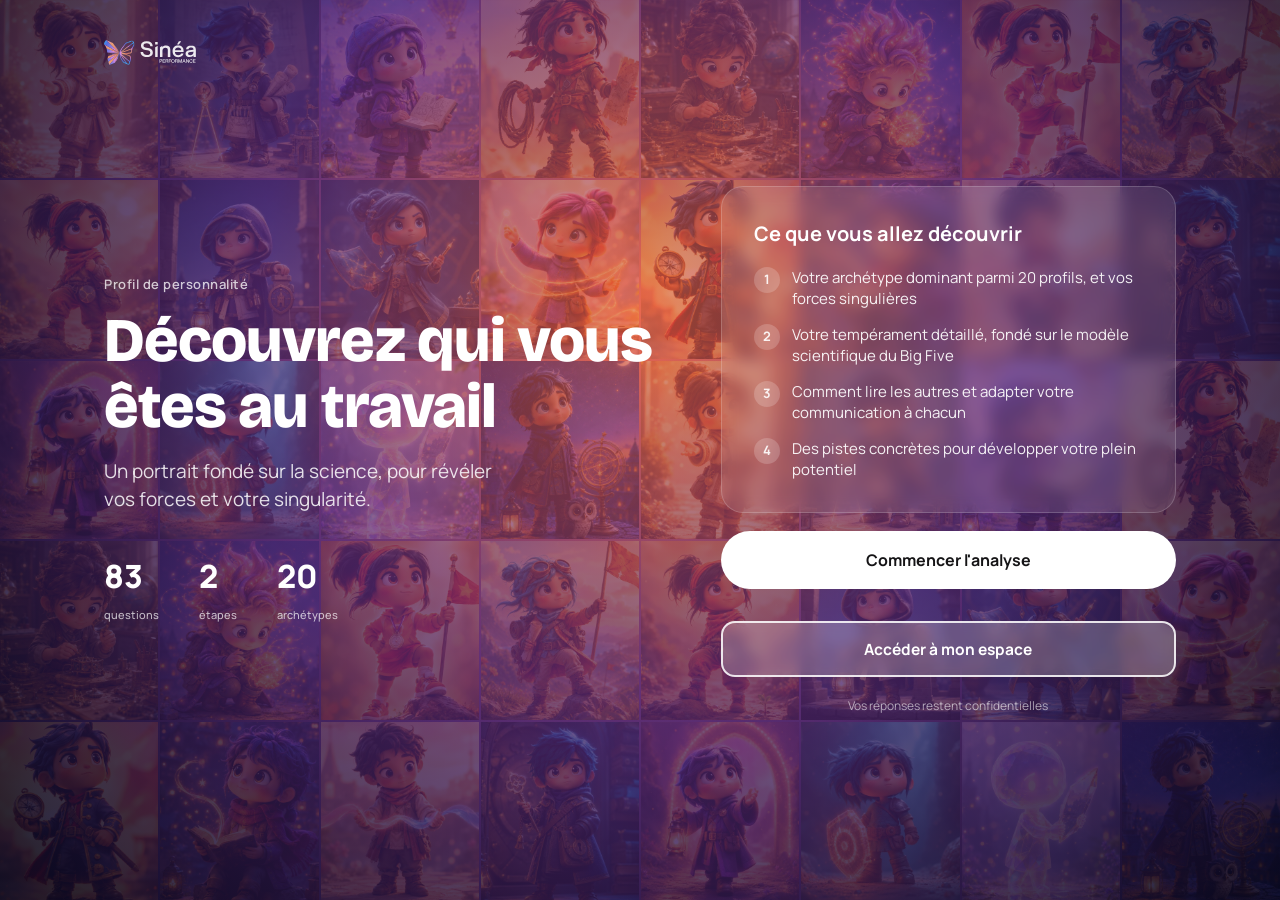
==== commit 4fc7381f: "Add files via upload" ====
--- a/index.html
+++ b/index.html
@@ -22,13 +22,13 @@
   <!-- ÉCRAN 1 : COVER -->
   <section class="screen active" id="screen-cover">
     <div class="cover"><div class="cover-mosaic" id="cover-mosaic"></div><div class="cover-inner">
-      <div class="cover-logo">Sinéa</div>
+      <div class="cover-logo"><img src="logo-sinea-blanc.svg" alt="Sinéa" /></div>
       <div class="cover-mid">
         <div class="cover-kicker" id="cover-kicker">Profil de personnalité</div>
         <h1>Découvrez qui vous êtes au travail</h1>
         <p class="cover-sub" id="cover-sub">Un portrait fondé sur la science, pour révéler vos forces et votre singularité.</p>
         <div class="cover-meta">
-          <div><span class="cm-num" id="cover-nq">45</span><span class="cm-lab">questions</span></div>
+          <div><span class="cm-num" id="cover-nq">60</span><span class="cm-lab">questions</span></div>
           <div><span class="cm-num" id="cover-nsec">3</span><span class="cm-lab">étapes</span></div>
           <div><span class="cm-num">20</span><span class="cm-lab">archétypes</span></div>
         </div>
@@ -110,8 +110,8 @@
       <div class="identif-card">
         <div class="identif-kicker">Connexion sécurisée</div>
         <h2 class="identif-title">Entrez votre code</h2>
-        <p class="identif-sub">Nous avons envoyé un code à 6 chiffres à <span id="code-email-rappel" style="font-weight:600;"></span>. Vérifiez votre boîte mail.</p>
-        <input class="identif-input code-input" id="code-saisie" type="text" inputmode="numeric" maxlength="6" placeholder="000000" autocomplete="one-time-code" />
+        <p class="identif-sub">Nous avons envoyé votre code de connexion à <span id="code-email-rappel" style="font-weight:600;"></span>. Vérifiez votre boîte mail.</p>
+        <input class="identif-input code-input" id="code-saisie" type="text" maxlength="12" placeholder="Votre code" autocomplete="one-time-code" style="text-transform:uppercase" />
         <div class="identif-error" id="code-error"></div>
         <button class="btn-primary identif-btn" id="code-submit">Me connecter</button>
         <button class="btn-ghost identif-resume" id="code-resend">Renvoyer un code</button>
@@ -158,7 +158,7 @@
         <div class="r-compat-grid" id="espace-compat-grid"></div>
       </div>
       <div class="espace-signature">
-        <div class="espace-signature-logo">Sinéa</div>
+        <div class="espace-signature-logo"><img src="logo-sinea.svg" alt="Sinéa" /></div>
         <div class="espace-signature-tag">Votre espace évolue avec vous. Revenez quand vous le souhaitez, avec votre email.</div>
       </div>
     </div>
@@ -169,7 +169,7 @@
       <aside class="q-aside">
         <div class="q-aside-halo"></div>
         <div class="q-aside-in">
-          <div class="q-aside-logo">Sinéa</div>
+          <div class="q-aside-logo"><img src="logo-sinea-blanc.svg" alt="Sinéa" /></div>
           <div class="q-aside-chap" id="q-aside-chap">Votre personnalité</div>
           <div class="q-aside-step" id="q-aside-step">Étape 1 sur 3</div>
           <div class="q-aside-note">Répondez spontanément. Il n'y a pas de bonne ou de mauvaise réponse, seulement la vôtre.</div>
--- a/style.css
+++ b/style.css
@@ -14,7 +14,7 @@
   --shadow-lift:0 8px 30px rgba(21,20,22,0.12);
 }
 *{margin:0;padding:0;box-sizing:border-box;-webkit-tap-highlight-color:transparent;}
-html,body{height:100%;}
+html,body{min-height:100%;height:auto;}
 body{font-family:var(--font);background:var(--c-beige);color:var(--c-black);font-size:17px;line-height:1.5;overflow-x:hidden;}
 
 /* ===== Conteneur app (mobile-first, centré sur desktop) ===== */
@@ -745,7 +745,7 @@
   grid-template-columns:repeat(5, 1fr);
   grid-auto-rows:1fr;
   gap:2px;
-  opacity:0.5;
+  opacity:0.8;
 }
 .cm-tile{
   background-size:cover;background-position:center;
@@ -755,7 +755,7 @@
 /* Voile dégradé par-dessus la mosaïque pour la lisibilité du texte */
 .cover::after{
   content:"";position:absolute;inset:0;z-index:1;
-  background:radial-gradient(circle at 50% 34%, rgba(225,95,65,0.82) 0%, rgba(85,40,115,0.90) 44%, rgba(8,8,30,0.97) 100%);
+  background:radial-gradient(circle at 50% 34%, rgba(225,95,65,0.62) 0%, rgba(85,40,115,0.72) 44%, rgba(8,8,30,0.88) 100%);
 }
 /* le contenu passe au-dessus du voile */
 .cover-inner{z-index:3 !important;}
@@ -2656,3 +2656,215 @@
 .spar-sit{display:flex;gap:6px;flex-wrap:wrap;margin-bottom:8px;}
 .spar-sit-b{font-family:inherit;font-size:11.5px;font-weight:700;border:1.5px solid #E7E4DB;border-radius:18px;background:#fff;color:#221D45;padding:7px 11px;cursor:pointer;}
 .spar-sit-b.on{border-color:#221D45;background:#221D45;color:#fff;}
+
+/* ===== Le récit des familles : prologue, quatre voix, chute, poster ===== */
+.fk-prologue{background:radial-gradient(120% 90% at 20% 0%,#2b2460 0%,#221D45 55%,#181336 100%);border-radius:22px;padding:22px 20px;color:#fff;margin-bottom:12px;box-shadow:0 18px 44px rgba(23,19,54,.4);}
+.fk-k{font-size:10.5px;letter-spacing:3px;font-weight:800;color:#F6C477;margin-bottom:10px;}
+.fk-prologue p{font-size:15px;line-height:1.7;margin:0;}
+.fk-voix{background:#fff;border-radius:18px;overflow:hidden;margin-bottom:11px;box-shadow:0 1px 2px rgba(34,29,69,.06),0 12px 30px rgba(34,29,69,.1);}
+.fk-voix.loin{opacity:.78;}
+.fk-vt{display:flex;align-items:baseline;gap:10px;padding:12px 15px;color:#fff;background:linear-gradient(115deg,color-mix(in srgb,var(--c) 86%,#fff) 0%,var(--c) 45%,color-mix(in srgb,var(--c) 72%,#000) 100%);}
+.fk-vt b{font-size:15.5px;font-weight:800;letter-spacing:1px;text-shadow:0 1px 3px rgba(0,0,0,.2);}
+.fk-vt u{text-decoration:none;font-size:10px;font-weight:800;letter-spacing:1.5px;opacity:.95;}
+.fk-vt i{font-style:italic;font-size:11px;margin-left:auto;opacity:.95;text-align:right;}
+.fk-recit{font-size:13.5px;line-height:1.7;margin:0;padding:13px 15px 11px;}
+.fk-chips{display:flex;gap:7px;flex-wrap:wrap;padding:0 13px 13px;}
+.fk-pn{display:flex;align-items:center;gap:6px;background:color-mix(in srgb,var(--c) 12%,#fff);border:1px solid color-mix(in srgb,var(--c) 45%,#fff);border-radius:20px;padding:3px 10px 3px 3px;font-size:10.5px;font-weight:700;color:#221D45;}
+.fk-pn img{width:24px;height:24px;border-radius:50%;object-fit:cover;border:1.5px solid var(--c);}
+.fk-pn.moi{background:#221D45;border-color:#F6C477;color:#fff;box-shadow:0 0 0 2px #F6C477;font-weight:800;}
+.fk-pn.moi u{text-decoration:none;font-size:8px;letter-spacing:1.5px;color:#F6C477;margin-left:3px;}
+.fk-chute{background:linear-gradient(135deg,#2b2460,#221D45);border-radius:18px;padding:16px;color:#fff;display:flex;gap:13px;align-items:center;margin-bottom:11px;box-shadow:0 16px 40px rgba(23,19,54,.35);}
+.fk-chute img{width:58px;height:58px;border-radius:50%;object-fit:cover;border:3px solid;flex:none;}
+.fk-chute p{font-size:13px;line-height:1.65;margin:0;}
+.fk-chute b{color:#F6C477;}
+.fk-but{font-size:12.5px;line-height:1.6;background:#FBFAF7;border-left:3px solid #5E59C7;border-radius:0 12px 12px 0;padding:9px 13px;margin:8px 0 12px;}
+
+/* ===== La combinaison : équation, trio proportionnel, trois faits ===== */
+.cb{background:radial-gradient(120% 90% at 20% 0%,#2b2460 0%,#221D45 55%,#181336 100%);border-radius:22px;padding:20px 18px;color:#fff;box-shadow:0 18px 44px rgba(23,19,54,.4);}
+.cb-eq{display:flex;align-items:stretch;gap:6px;flex-wrap:wrap;margin-bottom:18px;}
+.cb-p{border-radius:13px;padding:8px 11px;font-size:11px;font-weight:600;background:rgba(255,255,255,.07);border:1px solid color-mix(in srgb,var(--c) 65%,transparent);}
+.cb-p i{font-style:normal;display:block;font-size:15px;font-weight:800;color:var(--c);}
+.cb-eq em{font-style:normal;align-self:center;font-weight:800;font-size:14px;color:rgba(255,255,255,.5);}
+.cb-r{border-radius:13px;padding:8px 11px;font-size:11px;font-weight:600;background:#F6C477;color:#221D45;}
+.cb-r i{font-style:normal;display:block;font-size:15px;font-weight:800;}
+.cb-trio{display:flex;align-items:flex-end;justify-content:center;gap:2px;margin-bottom:6px;}
+.cb-a{position:relative;display:inline-block;margin:0 -8px;}
+.cb-a img{border-radius:50%;object-fit:cover;border:4px solid;box-shadow:0 10px 26px rgba(0,0,0,.5);display:block;}
+.cb-a b{position:absolute;bottom:2px;left:50%;transform:translateX(-50%);font-size:10.5px;font-weight:800;color:#fff;border-radius:11px;padding:2px 8px;box-shadow:0 4px 10px rgba(0,0,0,.4);}
+.cb-sig{margin-top:16px;padding-top:16px;border-top:1px solid rgba(255,255,255,.12);text-align:center;}
+.cb-l1{font-size:12.5px;color:rgba(255,255,255,.6);}
+.cb-combo{font-size:14.5px;font-weight:800;margin:7px 0;}
+.cb-combo s{text-decoration:none;padding:0 2px;}
+.cb-n{font-size:30px;font-weight:800;color:#F6C477;letter-spacing:-.5px;}
+.cb-n em{font-style:normal;font-size:13px;font-weight:600;color:rgba(255,255,255,.6);}
+
+/* ===== Les compétences en héros ===== */
+.cph-liste{display:grid;gap:9px;margin-bottom:10px;}
+.cph{border-radius:15px;padding:12px 14px;color:#fff;display:flex;align-items:center;gap:11px;background:linear-gradient(120deg,var(--c),color-mix(in srgb,var(--c) 72%,#000));box-shadow:0 8px 20px color-mix(in srgb,var(--c) 38%,transparent);position:relative;overflow:hidden;}
+.cph:before{content:"";position:absolute;inset:0 auto 0 0;width:8px;background:linear-gradient(180deg,rgba(255,255,255,.55),rgba(255,255,255,.12));}
+.cph b{font-size:13.5px;flex:1;font-weight:800;}
+.cph u{text-decoration:none;font-size:8.5px;font-weight:800;letter-spacing:1.5px;background:rgba(255,255,255,.24);border-radius:9px;padding:4px 8px;}
+.cph-bar{width:70px;height:8px;border-radius:6px;background:rgba(255,255,255,.28);overflow:hidden;flex:none;}
+.cph-bar i{display:block;height:100%;background:#fff;border-radius:6px;}
+.cph-lien{font-family:inherit;font-size:12px;font-weight:700;color:#6E6A85;background:none;border:none;cursor:pointer;text-decoration:underline;text-underline-offset:3px;padding:2px 0;margin-bottom:8px;}
+
+/* ===== La légende des forces, et la matrice qui respire ===== */
+.fv-legende{font-size:11.5px;color:#5c5776;line-height:1.65;background:#FBFAF7;border:1px dashed #E7E4DB;border-radius:12px;padding:9px 12px;margin:8px 0 4px;}
+.fv-legende s{text-decoration:none;display:inline-block;width:10px;height:10px;border-radius:3px;margin:0 4px -1px 2px;}
+.matrice-natadapt{overflow:visible;padding-bottom:14px;}
+.swot-grid{overflow:visible;padding-bottom:6px;}
+.swot-cell{overflow:visible;}
+
+/* ===== Les symboles des familles, tirés des récits ===== */
+.fk-ic{width:30px;height:30px;flex:none;background:rgba(255,255,255,.2);border:1.5px solid rgba(255,255,255,.65);border-radius:10px;display:grid;place-items:center;}
+.fk-ic svg{display:block;}
+.spar-fam-b{display:flex;align-items:center;gap:9px;}
+.spar-ic{width:26px;height:26px;flex:none;background:rgba(255,255,255,.2);border:1.5px solid rgba(255,255,255,.6);border-radius:9px;display:grid;place-items:center;}
+.spar-ic svg{display:block;}
+.spar-fam-txt{min-width:0;}
+
+/* ===== La v12 auditée : lecture, prochain pas, replis, méthodo, plan ===== */
+.esp-cp-lecture{font-size:13px;line-height:1.6;background:#F5F4F0;border-radius:12px;padding:10px 13px;margin:8px 0;}
+.esp-cp-pas{border-left:4px solid #E8951A;background:#FFF7EC;border-radius:0 12px 12px 0;padding:10px 13px;margin:0 0 10px;}
+.esp-cp-pas u{text-decoration:none;font-size:9.5px;letter-spacing:1.5px;font-weight:900;color:#E8951A;display:block;margin-bottom:3px;}
+.esp-cp-pas p{font-size:13px;line-height:1.55;margin:0;font-weight:600;}
+.esp-cp-plus{margin-top:6px;}
+.esp-cp-plus summary{font-size:11.5px;font-weight:700;color:#6E6A85;cursor:pointer;text-decoration:underline;text-underline-offset:3px;list-style:none;}
+.esp-cp-plus summary::-webkit-details-marker{display:none;}
+.esp-cp-plus[open] summary{margin-bottom:8px;}
+.planc-src{font-size:9px;font-weight:900;letter-spacing:1.2px;color:#fff;border-radius:8px;padding:3px 8px;}
+.cph-methodo{background:#fff;border:1px solid #E7E4DB;border-radius:16px;padding:14px;margin-bottom:12px;}
+.cph-methodo p{font-size:13px;line-height:1.65;margin:0 0 10px;}
+.cph-met-l{display:flex;align-items:flex-start;gap:8px;font-size:11.5px;font-weight:700;background:#F5F4F0;border-radius:12px;padding:8px 11px;margin-bottom:7px;line-height:1.5;color:#221D45;}
+.cph-met-l svg{flex:none;margin-top:1px;color:var(--c);}
+.cph-met-src{font-size:10.5px;color:#9A96AD;margin:4px 0 0;}
+#cph-carte{margin-bottom:12px;}
+.cph-intro{font-size:13px;line-height:1.6;margin:0 0 10px;}
+.cph-liaison{font-size:12px;color:#6E6A85;line-height:1.55;margin:12px 0 8px;}
+.cph-legende{font-size:11.5px;color:#5c5776;line-height:1.65;background:#FBFAF7;border:1px dashed #E7E4DB;border-radius:12px;padding:9px 12px;margin:8px 0 0;}
+.cph-met-rh{font-size:11px;color:#6E6A85;margin:8px 0 0;line-height:1.6;}
+.cph-met-rh a{color:#221D45;font-weight:700;}
+.cph-cle4{display:grid;grid-template-columns:1fr 1fr;gap:8px;margin-top:10px;}
+.c4{border-radius:14px;padding:10px 12px;font-size:11.5px;line-height:1.55;background:#fff;border:1px solid #E7E4DB;border-top:4px solid;}
+.c4 b{display:block;font-size:12.5px;margin-bottom:3px;}
+.c4 span{color:#5c5776;display:block;}
+.c4 em{font-style:normal;display:block;margin-top:5px;color:#221D45;font-weight:600;}
+.c4-hg{border-top-color:#5E59C7;}
+.c4-hd{border-top-color:#5B9E6B;}
+.c4-bg{border-top-color:#8A879B;}
+.c4-bd{border-top-color:#E8951A;}
+@media(max-width:520px){.cph-cle4{grid-template-columns:1fr;}}
+.planc-quand{font-size:10px;letter-spacing:1.4px;font-weight:900;color:#B3701A;text-transform:uppercase;margin:2px 0 4px;}
+.planc-nee{font-size:9px;font-weight:700;background:#EFEDE6;color:#5c5776;border-radius:8px;padding:3px 8px;max-width:100%;overflow:hidden;text-overflow:ellipsis;white-space:nowrap;}
+.plan-src-tabs{display:flex;gap:7px;margin:12px 0 2px;flex-wrap:wrap;}
+.plan-src-tab{font-size:10px;font-weight:900;letter-spacing:1.2px;border:1px solid #E7E4DB;background:#fff;border-radius:10px;padding:7px 12px;color:#6E6A85;cursor:pointer;font-family:inherit;}
+.plan-src-tab.actif{background:#221D45;color:#fff;border-color:#221D45;}
+.mir-luc{background:radial-gradient(120% 90% at 20% 0%,#2b2460 0%,#221D45 60%,#181336 100%);border-radius:16px;padding:13px 15px;color:#fff;margin-bottom:12px;display:grid;grid-template-columns:auto 1fr;gap:4px 12px;align-items:center;}
+.mir-luc-k{font-size:9.5px;letter-spacing:2px;font-weight:900;color:#F6C477;}
+.mir-luc b{font-size:20px;font-weight:800;grid-row:span 2;text-align:right;}
+.mir-luc p{grid-column:1;font-size:11.5px;line-height:1.5;margin:0;color:rgba(255,255,255,.85);}
+.mir-merci-sym{font-size:26px;text-align:center;margin-bottom:6px;color:#5E59C7;}
+.plan-avenir{margin-top:12px;}
+.plan-avenir summary{font-size:11.5px;font-weight:800;color:#6E6A85;cursor:pointer;padding:9px 12px;background:#fff;border:1px solid #E7E4DB;border-radius:12px;list-style:none;}
+.plan-avenir summary::-webkit-details-marker{display:none;}
+.plan-avenir[open] summary{margin-bottom:10px;}
+/* La carte accueil du plan devient autoportante : lisible sur tout fond */
+.acc-resume{background:radial-gradient(120% 100% at 15% 0%,#2b2460 0%,#221D45 60%,#181336 100%);border:1px solid rgba(255,255,255,.14);box-shadow:0 10px 26px rgba(23,19,54,.28);}
+.acc-resume .acc-cta{background:#F6C477;border-color:#F6C477;color:#221D45;font-weight:800;}
+.pari-val{display:inline-flex;align-items:center;gap:7px;background:#F5F4F0;border:1px solid #E7E4DB;border-radius:10px;padding:6px 11px;font-size:11px;font-weight:700;color:#221D45;}
+.pari-val b{font-size:12.5px;}
+.c360-page{max-width:640px;margin:0 auto;padding:20px 16px 70px;font-family:'Sora',system-ui,sans-serif;}
+.c360-tete{text-align:center;margin-bottom:18px;}
+.c360-k{font-size:9.5px;letter-spacing:2px;font-weight:900;color:#9A96AD;}
+.c360-tete h1{font-size:18px;margin:5px 0 4px;color:#221D45;}
+.c360-tete p{font-size:12px;color:#6E6A85;margin:0;}
+.c360-fam{font-size:10px;letter-spacing:1.6px;font-weight:900;color:var(--c,#8A879B);margin:16px 0 8px;}
+.c360-item{background:#fff;border:1px solid #E7E4DB;border-radius:14px;padding:11px 12px;margin-bottom:8px;}
+.c360-item b{display:block;font-size:12.5px;color:#221D45;}
+.c360-item span{display:block;font-size:11px;color:#6E6A85;line-height:1.5;margin:3px 0 8px;}
+.c360-ech{display:flex;gap:6px;}
+.c360-n{flex:1;min-height:32px;border:1px solid #E7E4DB;border-radius:9px;background:#fff;font-size:11px;font-weight:800;color:#9A96AD;cursor:pointer;font-family:inherit;}
+.c360-n:last-child{flex:1.7;font-size:9.5px;}
+.c360-n.on{background:#221D45;color:#fff;border-color:#221D45;}
+.c360-item textarea{width:100%;border:1px solid #E7E4DB;border-radius:10px;padding:8px;font-family:inherit;font-size:12px;}
+.c360-envoi{display:block;width:100%;margin-top:14px;background:#F6C477;color:#221D45;border:none;border-radius:13px;padding:13px;font-weight:800;font-size:13.5px;cursor:pointer;font-family:inherit;}
+.c360-charge{font-size:12px;color:#6E6A85;text-align:center;padding:16px 0;}
+.c360-carte{background:#fff;border:1px solid #E7E4DB;border-radius:16px;padding:13px;margin-top:12px;}
+.c360-carte b{font-size:13px;display:block;margin:3px 0 4px;color:#221D45;}
+.c360-carte p{font-size:11.5px;color:#6E6A85;line-height:1.55;margin:0 0 9px;}
+.c360-prog{display:flex;align-items:center;gap:8px;font-size:11px;font-weight:800;margin-top:8px;flex-wrap:wrap;}
+.c360-prog span{width:72px;text-transform:capitalize;}
+.c360-prog i{flex:1;min-width:80px;height:8px;border-radius:6px;background:#EDEBF3;overflow:hidden;font-style:normal;}
+.c360-prog em{display:block;height:100%;background:#221D45;border-radius:6px;}
+.c360-prog small{color:#6E6A85;}
+.c360-rel{font-size:9.5px;font-weight:900;border:1px solid #E7E4DB;background:#F5F4F0;border-radius:8px;padding:4px 8px;cursor:pointer;font-family:inherit;color:#6E6A85;}
+.c360-lab{display:block;font-size:10px;letter-spacing:1px;font-weight:900;color:#9A96AD;margin:9px 0 4px;text-transform:uppercase;}
+.c360-in{width:100%;border:1px solid #E7E4DB;border-radius:10px;padding:8px 10px;font-family:inherit;font-size:12px;}
+.c360-item-ed{border:1px dashed #E7E4DB;border-radius:12px;padding:9px;margin-top:8px;display:grid;gap:6px;}
+.c360-lien{display:grid;gap:4px;font-size:10.5px;font-weight:700;margin-top:8px;color:#5c5776;}
+.c360-rl{border-top:1px solid #F0EEE7;padding:9px 0 7px;font-size:11px;}
+.c360-rl b{font-size:12px;color:#221D45;margin-right:6px;}
+.c360-b{font-size:8.5px;letter-spacing:1px;font-weight:900;border-radius:7px;padding:2px 7px;color:#fff;text-decoration:none;}
+.c360-b-vert{background:#2f9e63;}
+.c360-b-amb{background:#B3701A;}
+.c360-rd{position:relative;height:9px;border-radius:6px;background:#EDEBF3;margin:6px 0 4px;}
+.c360-rd i{position:absolute;top:0;bottom:0;left:0;border-radius:6px;background:#221D45;}
+.c360-rd em{position:absolute;top:-3px;bottom:-3px;width:3px;border-radius:2px;background:#F6C477;}
+.c360-rl small{color:#6E6A85;font-weight:700;}
+.c360-vt{margin-top:9px;font-size:11.5px;}
+.c360-vt b{display:block;font-size:10px;letter-spacing:1px;color:#9A96AD;margin-bottom:4px;}
+.c360-vt p{margin:0 0 4px;color:#5c5776;line-height:1.5;}
+.c360-defi{border:1px solid #E7E4DB;border-radius:12px;padding:9px 11px;margin-top:7px;font-size:11.5px;}
+.c360-defi b{display:block;margin:4px 0 3px;color:#221D45;}
+.c360-defi p{margin:0;color:#5c5776;line-height:1.5;}
+@media print{body *{visibility:hidden}#c360-rap,#c360-rap *{visibility:visible}#c360-rap{position:absolute;left:0;top:0;width:100%}}
+/* ---- Couche UX du 360 Pro ---- */
+.c360-page{background:#F5F4F0;min-height:100vh;}
+.c360-tete{background:radial-gradient(120% 100% at 20% 0%,#2b2460 0%,#221D45 60%,#181336 100%);color:#fff;border-radius:0 0 22px 22px;margin:0 -16px 18px;padding:26px 18px 20px;}
+.c360-tete h1{color:#fff;}
+.c360-tete p{color:rgba(255,255,255,.82);}
+.c360-tete .c360-k{color:#F6C477;}
+.c360-compte{font-size:10.5px;color:#F6C477;font-weight:800;letter-spacing:.5px;margin-top:8px;}
+.c360-item{transition:border-color .15s, box-shadow .15s;}
+.c360-item.fait{border-color:#CBE2D0;box-shadow:0 0 0 1px #CBE2D0 inset;}
+.c360-n{transition:background .12s,color .12s;}
+.c360-n:hover{border-color:#221D45;color:#221D45;}
+.c360-envoi{position:sticky;bottom:12px;box-shadow:0 10px 24px rgba(34,29,69,.28);}
+.c360-carte .c360-k{color:#B3701A;}
+.c360-in:focus,.c360-item textarea:focus{outline:none;border-color:#221D45;box-shadow:0 0 0 2px rgba(34,29,69,.12);}
+.c360-lien input{font-size:10px;color:#6E6A85;background:#FBFAF7;}
+.c360-mini .c360-n{min-height:26px;font-size:10px;}
+.mirh{background:radial-gradient(120% 100% at 18% 0%,#2b2460 0%,#221D45 60%,#181336 100%);border-radius:16px;padding:14px;color:#fff;margin-bottom:10px;}
+.mirh .esp-rem-kicker{color:#F6C477;}
+.mirh-ligne{display:flex;align-items:center;gap:14px;margin:6px 0 4px;}
+.mirh-n{font-size:30px;font-weight:800;}
+.mirh-n small{font-size:14px;color:rgba(255,255,255,.55);font-weight:700;}
+.mirh-ps{display:flex;gap:6px;}
+.mirh-p{width:30px;height:8px;border-radius:6px;background:rgba(255,255,255,.18);}
+.mirh-p.ok{background:#F6C477;}
+.mirh-txt{font-size:11.5px;color:rgba(255,255,255,.85);line-height:1.55;margin:4px 0 0;}
+.mir-et{background:#fff;border:1px solid #E7E4DB;border-radius:15px;padding:12px;margin-bottom:10px;}
+.mir-et u{display:block;text-decoration:none;font-size:9.5px;letter-spacing:1.6px;font-weight:900;color:#9A96AD;margin-bottom:8px;}
+.mir-msgs{margin-top:9px;}
+.mir-msgs summary{list-style:none;font-size:11.5px;font-weight:800;color:#221D45;cursor:pointer;padding:9px 11px;background:#F5F4F0;border-radius:11px;}
+.mir-msgs summary::-webkit-details-marker{display:none;}
+.mir-msgs[open] summary{margin-bottom:8px;}
+.c360-rap-tete{border-bottom:2px solid #221D45;padding-bottom:8px;margin-top:12px;}
+.c360-rap-tete b{display:block;font-size:13px;color:#221D45;}
+.c360-rap-tete span{font-size:10px;color:#6E6A85;font-weight:700;}
+.c360-fdot{display:inline-block;width:8px;height:8px;border-radius:3px;margin-right:6px;}
+.c360-tout{margin-top:10px;}
+.c360-tout summary{list-style:none;font-size:11.5px;font-weight:800;color:#221D45;cursor:pointer;padding:9px 11px;background:#F5F4F0;border-radius:11px;}
+.c360-tout summary::-webkit-details-marker{display:none;}
+.c360-tout .c360-fam{display:flex;align-items:center;gap:6px;}
+
+/* ---- Audit : scroll rendu aux écrans, Néa protégée de l'étranglement ---- */
+#screen-result,#screen-question,#screen-chapter,#screen-resume,#screen-reveal,#screen-nea,#screen-loader{overflow-y:auto;}
+#screen-chapter .chap-nea,#screen-resume .chap-nea{flex-shrink:0;}
+#screen-chapter .chap-in,#screen-resume .chap-in{height:auto;justify-content:flex-start;}
+#screen-chapter .chap-in>*,#screen-resume .chap-in>*{flex-shrink:0;}
+
+/* ---- Le logo Sinéa, en image, sur les trois surfaces ---- */
+.cover-logo img,.q-aside-logo img{display:block;height:21px;width:auto;}
+.espace-signature-logo img{display:block;height:22px;width:auto;margin:0 auto 2px;}
+@media (min-width:768px){.cover-logo img,.q-aside-logo img{height:25px;}}
